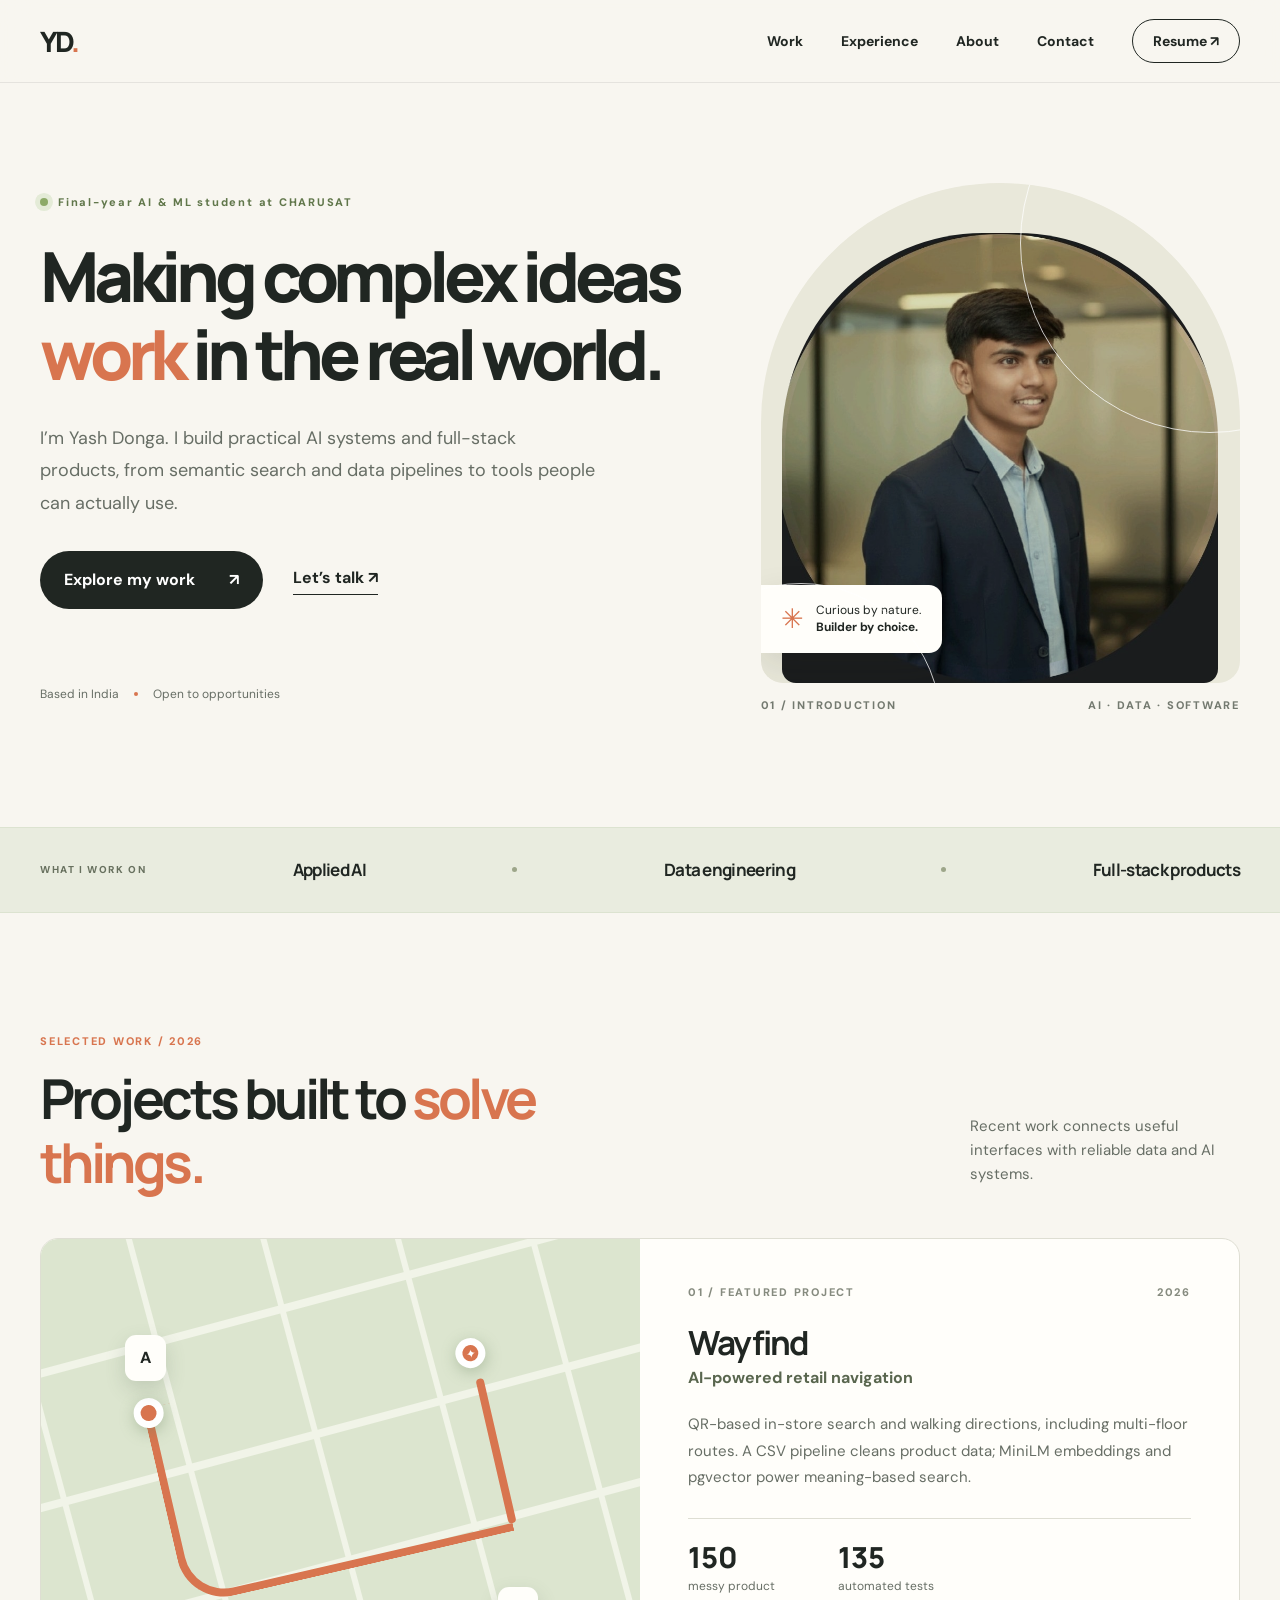
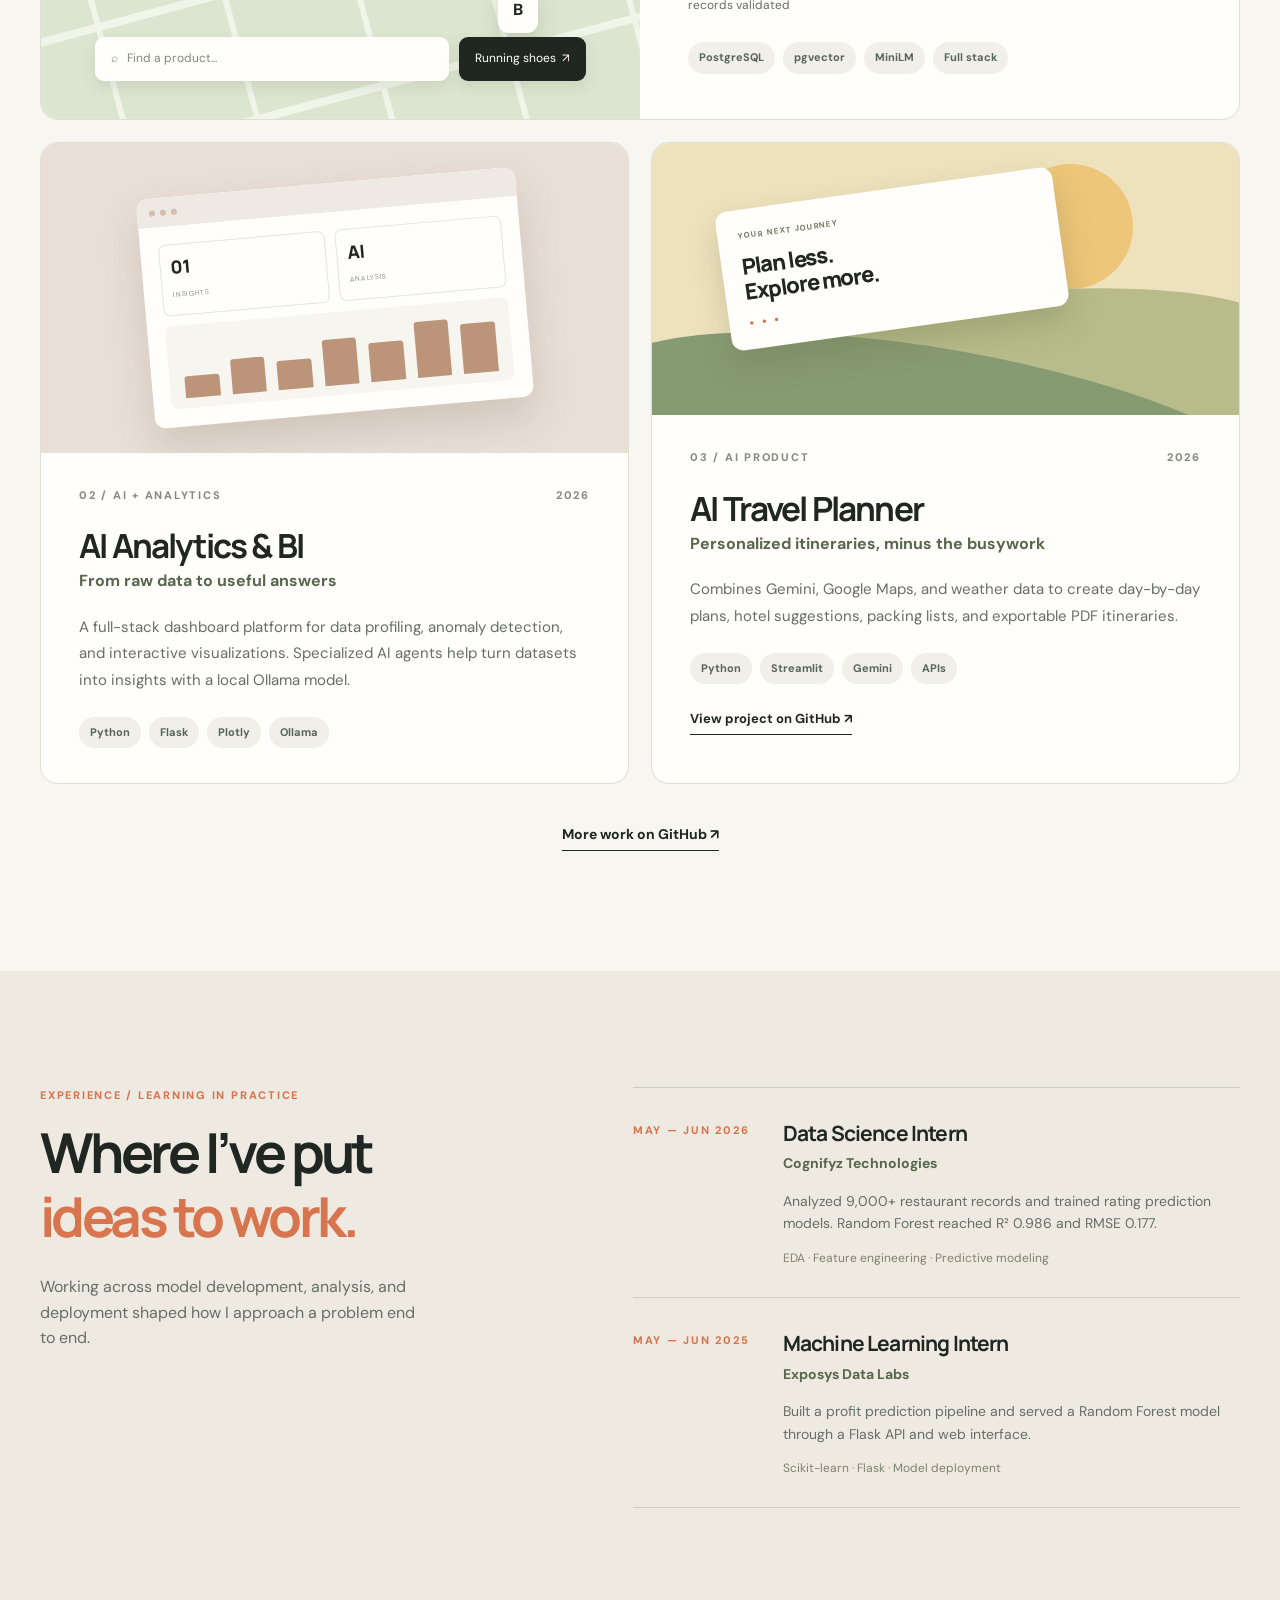
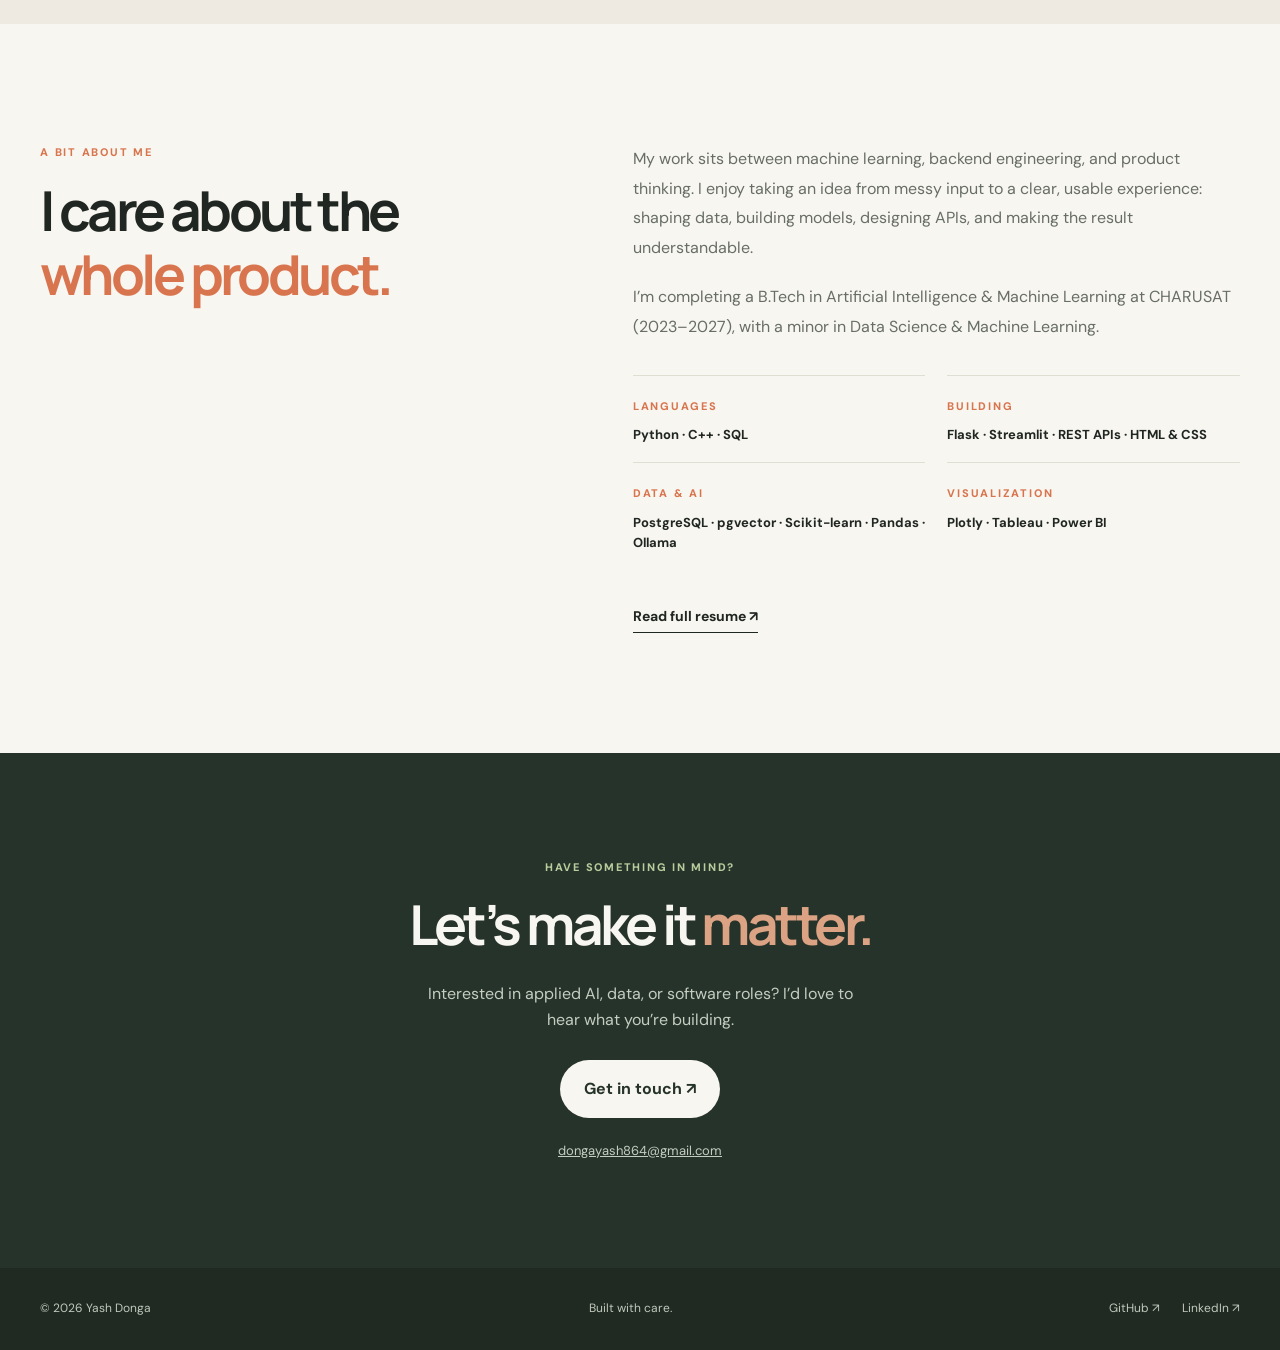
==== index.html @ 791d9247 "feat: redesign portfolio for current AI work" ====
<!doctype html>
<html lang="en">
<head>
  <meta charset="utf-8">
  <meta name="viewport" content="width=device-width, initial-scale=1">
  <meta name="theme-color" content="#f8f6f0">
  <meta name="description" content="Yash Donga builds practical AI systems and full-stack products across applied AI, data, and software engineering.">
  <meta property="og:type" content="website">
  <meta property="og:title" content="Yash Donga — Applied AI & Software Engineer">
  <meta property="og:description" content="Thoughtful software, useful intelligence. Explore selected projects and experience.">
  <title>Yash Donga — Applied AI & Software Engineer</title>
  <link rel="preconnect" href="https://fonts.googleapis.com">
  <link rel="preconnect" href="https://fonts.gstatic.com" crossorigin>
  <link href="https://fonts.googleapis.com/css2?family=DM+Sans:wght@400;500;600;700&family=Manrope:wght@400;500;600;700;800&display=swap" rel="stylesheet">
  <link rel="stylesheet" href="static/css/portfolio.css">
  <script src="static/js/portfolio.js" defer></script>
</head>
<body>
  <a class="skip-link" href="#main">Skip to content</a>
  <header class="site-header"><div class="shell nav-wrap">
    <a class="wordmark" href="#top" aria-label="Yash Donga, back to top">YD<span>.</span></a>
    <button class="menu-toggle" type="button" aria-expanded="false" aria-controls="site-nav" aria-label="Open navigation"><span></span><span></span></button>
    <nav class="site-nav" id="site-nav" aria-label="Main navigation"><a href="#work">Work</a><a href="#experience">Experience</a><a href="#about">About</a><a href="#contact">Contact</a><a class="nav-resume" href="static/Yash_Donga_Resume.pdf" target="_blank" rel="noopener">Resume ↗</a></nav>
  </div></header>
  <main id="main">
    <section class="hero shell" id="top" aria-labelledby="hero-title">
      <div class="hero-copy"><p class="eyebrow"><span class="status-dot"></span> Final-year AI & ML student at CHARUSAT</p><h1 id="hero-title">Making complex ideas <em>work</em> in the real world.</h1><p class="hero-intro">I’m Yash Donga. I build practical AI systems and full-stack products, from semantic search and data pipelines to tools people can actually use.</p><div class="hero-actions"><a class="button button-dark" href="#work">Explore my work <span aria-hidden="true">↗</span></a><a class="text-link" href="mailto:dongayash864@gmail.com">Let’s talk <span aria-hidden="true">↗</span></a></div><div class="hero-meta"><span>Based in India</span><span class="meta-divider"></span><span>Open to opportunities</span></div></div>
      <div class="hero-visual"><div class="portrait-card"><div class="portrait-orbit orbit-one"></div><div class="portrait-orbit orbit-two"></div><img src="static/images/avatar.png" alt="Yash Donga" width="858" height="855"><div class="portrait-label"><span class="label-spark">✳</span><span>Curious by nature.<br><strong>Builder by choice.</strong></span></div></div><div class="visual-caption"><span>01 / INTRODUCTION</span><span>AI · DATA · SOFTWARE</span></div></div>
    </section>
    <section class="focus-band" aria-label="Areas of work"><div class="shell focus-inner"><span>WHAT I WORK ON</span><strong>Applied AI</strong><i></i><strong>Data engineering</strong><i></i><strong>Full-stack products</strong></div></section>
    <section class="section shell" id="work" aria-labelledby="work-title"><div class="section-heading"><div><p class="kicker">SELECTED WORK / 2026</p><h2 id="work-title">Projects built to <em>solve things.</em></h2></div><p>Recent work connects useful interfaces with reliable data and AI systems.</p></div>
      <div class="project-grid">
        <article class="project-card project-featured"><div class="project-art wayfind-art" aria-hidden="true"><div class="map-grid"></div><div class="route-line"><span class="route-start"></span><span class="route-end">✦</span></div><div class="map-pin pin-one">A</div><div class="map-pin pin-two">B</div><div class="map-interface"><span class="map-search">⌕ &nbsp; Find a product...</span><span class="map-chip">Running shoes&nbsp; ↗</span></div></div><div class="project-body"><div class="project-topline"><span>01 / FEATURED PROJECT</span><span>2026</span></div><h3>Wayfind</h3><p class="project-subtitle">AI-powered retail navigation</p><p>QR-based in-store search and walking directions, including multi-floor routes. A CSV pipeline cleans product data; MiniLM embeddings and pgvector power meaning-based search.</p><div class="project-proof"><span><strong>150</strong> messy product records validated</span><span><strong>135</strong> automated tests</span></div><div class="tags"><span>PostgreSQL</span><span>pgvector</span><span>MiniLM</span><span>Full stack</span></div></div></article>
        <article class="project-card"><div class="project-art analytics-art" aria-hidden="true"><div class="dash-window"><div class="dash-top"><span></span><span></span><span></span></div><div class="dash-content"><div class="dash-mini"><b>01</b><small>INSIGHTS</small></div><div class="dash-mini"><b>AI</b><small>ANALYSIS</small></div><div class="dash-chart"><i style="height:35%"></i><i style="height:55%"></i><i style="height:45%"></i><i style="height:72%"></i><i style="height:62%"></i><i style="height:88%"></i><i style="height:78%"></i></div></div></div></div><div class="project-body"><div class="project-topline"><span>02 / AI + ANALYTICS</span><span>2026</span></div><h3>AI Analytics & BI</h3><p class="project-subtitle">From raw data to useful answers</p><p>A full-stack dashboard platform for data profiling, anomaly detection, and interactive visualizations. Specialized AI agents help turn datasets into insights with a local Ollama model.</p><div class="tags"><span>Python</span><span>Flask</span><span>Plotly</span><span>Ollama</span></div></div></article>
        <article class="project-card"><div class="project-art travel-art" aria-hidden="true"><div class="travel-sun"></div><div class="travel-hill hill-back"></div><div class="travel-hill hill-front"></div><div class="travel-ticket"><span>YOUR NEXT JOURNEY</span><strong>Plan less.<br>Explore more.</strong><span class="ticket-dots">● ● ●</span></div></div><div class="project-body"><div class="project-topline"><span>03 / AI PRODUCT</span><span>2026</span></div><h3>AI Travel Planner</h3><p class="project-subtitle">Personalized itineraries, minus the busywork</p><p>Combines Gemini, Google Maps, and weather data to create day-by-day plans, hotel suggestions, packing lists, and exportable PDF itineraries.</p><div class="tags"><span>Python</span><span>Streamlit</span><span>Gemini</span><span>APIs</span></div><a class="project-link" href="https://github.com/yash-dong025/Real-Time-AI-Travel-Planner-master" target="_blank" rel="noopener noreferrer">View project on GitHub ↗</a></div></article>
      </div><a class="all-work" href="https://github.com/yash-dong025" target="_blank" rel="noopener noreferrer">More work on GitHub ↗</a>
    </section>
    <section class="experience-section" id="experience" aria-labelledby="experience-title"><div class="shell experience-layout"><div class="experience-intro"><p class="kicker">EXPERIENCE / LEARNING IN PRACTICE</p><h2 id="experience-title">Where I’ve put <em>ideas to work.</em></h2><p>Working across model development, analysis, and deployment shaped how I approach a problem end to end.</p></div><div class="timeline"><article class="timeline-item"><div class="timeline-date">MAY — JUN 2026</div><div class="timeline-content"><div class="timeline-heading"><h3>Data Science Intern</h3><span>Cognifyz Technologies</span></div><p>Analyzed 9,000+ restaurant records and trained rating prediction models. Random Forest reached R² 0.986 and RMSE 0.177.</p><div class="timeline-tags">EDA · Feature engineering · Predictive modeling</div></div></article><article class="timeline-item"><div class="timeline-date">MAY — JUN 2025</div><div class="timeline-content"><div class="timeline-heading"><h3>Machine Learning Intern</h3><span>Exposys Data Labs</span></div><p>Built a profit prediction pipeline and served a Random Forest model through a Flask API and web interface.</p><div class="timeline-tags">Scikit-learn · Flask · Model deployment</div></div></article></div></div></section>
    <section class="section shell about-section" id="about" aria-labelledby="about-title"><div class="about-title"><p class="kicker">A BIT ABOUT ME</p><h2 id="about-title">I care about the <em>whole product.</em></h2></div><div class="about-content"><p>My work sits between machine learning, backend engineering, and product thinking. I enjoy taking an idea from messy input to a clear, usable experience: shaping data, building models, designing APIs, and making the result understandable.</p><p>I’m completing a B.Tech in Artificial Intelligence & Machine Learning at CHARUSAT (2023–2027), with a minor in Data Science & Machine Learning.</p><div class="skill-groups"><div><span>LANGUAGES</span><p>Python · C++ · SQL</p></div><div><span>BUILDING</span><p>Flask · Streamlit · REST APIs · HTML & CSS</p></div><div><span>DATA & AI</span><p>PostgreSQL · pgvector · Scikit-learn · Pandas · Ollama</p></div><div><span>VISUALIZATION</span><p>Plotly · Tableau · Power BI</p></div></div><a class="text-link resume-inline" href="static/Yash_Donga_Resume.pdf" target="_blank" rel="noopener">Read full resume ↗</a></div></section>
    <section class="contact-section" id="contact" aria-labelledby="contact-title"><div class="shell contact-inner"><p class="kicker">HAVE SOMETHING IN MIND?</p><h2 id="contact-title">Let’s make it <em>matter.</em></h2><p>Interested in applied AI, data, or software roles? I’d love to hear what you’re building.</p><a class="button button-light" href="mailto:dongayash864@gmail.com">Get in touch ↗</a><a class="contact-email" href="mailto:dongayash864@gmail.com">dongayash864@gmail.com</a></div></section>
  </main>
  <footer class="site-footer"><div class="shell footer-inner"><span>© <span id="year">2026</span> Yash Donga</span><span>Built with care.</span><div><a href="https://github.com/yash-dong025" target="_blank" rel="noopener noreferrer">GitHub ↗</a><a href="https://linkedin.com/in/yash-donga-1b4041285" target="_blank" rel="noopener noreferrer">LinkedIn ↗</a></div></div></footer>
</body>
</html>
---- static/css/portfolio.css ----
:root{--paper:#f8f6f0;--white:#fffefa;--ink:#202622;--muted:#676e65;--line:#deded3;--orange:#d8754f;--olive:#aebc86;--cream:#f0eee5}*{box-sizing:border-box}html{scroll-behavior:smooth}body{margin:0;background:var(--paper);color:var(--ink);font-family:'DM Sans',sans-serif;line-height:1.6}a{color:inherit}button{font:inherit}.shell{width:min(1200px,calc(100% - 80px));margin:auto}.skip-link{position:absolute;top:-60px;left:20px;background:var(--ink);color:white;padding:10px;z-index:20}.skip-link:focus{top:10px}.site-header{position:sticky;top:0;z-index:10;background:rgba(248,246,240,.94);backdrop-filter:blur(16px);border-bottom:1px solid rgba(32,38,34,.09)}.nav-wrap{height:82px;display:flex;align-items:center;justify-content:space-between}.wordmark{text-decoration:none;font:800 28px 'Manrope',sans-serif;letter-spacing:-.1em}.wordmark span{color:var(--orange)}.site-nav{display:flex;align-items:center;gap:38px}.site-nav a{text-decoration:none;font-size:14px;font-weight:700;transition:color .2s}.site-nav a:hover,.text-link:hover,.project-link:hover,.all-work:hover{color:var(--orange)}.site-nav .nav-resume{border:1px solid var(--ink);border-radius:100px;padding:10px 20px}.site-nav .nav-resume:hover{background:var(--ink);color:white}.menu-toggle{display:none}.hero{display:grid;grid-template-columns:1.15fr .85fr;gap:6%;align-items:center;padding-top:100px;padding-bottom:112px;min-height:690px}.eyebrow,.kicker,.project-topline,.visual-caption,.timeline-date,.skill-groups span{font-size:11px;letter-spacing:.16em;font-weight:800}.eyebrow{display:flex;align-items:center;gap:10px;color:#61774b;margin:0 0 26px}.status-dot{width:8px;height:8px;background:#8daa68;border-radius:50%;box-shadow:0 0 0 5px #e4ebd7}.hero h1,h2,h3{font-family:Manrope,sans-serif}.hero h1{font-size:clamp(48px,5.4vw,82px);letter-spacing:-.075em;line-height:1.12;margin:0;max-width:790px;font-weight:800}em{font-style:normal;color:var(--orange)}.hero-intro{font-size:18px;line-height:1.8;color:var(--muted);max-width:555px;margin:30px 0 32px}.hero-actions{display:flex;align-items:center;gap:30px}.button{display:inline-flex;align-items:center;justify-content:space-between;gap:34px;padding:16px 24px;border-radius:100px;text-decoration:none;font-weight:700;transition:transform .2s,background .2s}.button:hover{transform:translateY(-3px)}.button-dark{background:var(--ink);color:white}.button-dark:hover{background:#3f493e}.text-link,.project-link,.all-work{text-decoration:none;font-weight:700;border-bottom:1px solid currentColor;padding-bottom:4px;transition:color .2s}.hero-meta{display:flex;gap:15px;align-items:center;color:var(--muted);font-size:12px;margin-top:76px}.meta-divider{width:4px;height:4px;border-radius:50%;background:var(--orange)}.hero-visual{align-self:center}.portrait-card{height:500px;background:#e9e8da;border-radius:240px 240px 22px 22px;position:relative;overflow:hidden;display:flex;justify-content:center;align-items:flex-end}.portrait-card:before{content:'';position:absolute;inset:11% 5% auto;aspect-ratio:1;background:#d9dfc6;border-radius:50%}.portrait-card img{position:relative;width:91%;height:90%;object-fit:cover;object-position:center 32%;border-radius:46% 46% 14px 14px;filter:saturate(.78);mix-blend-mode:multiply}.portrait-orbit{position:absolute;border:1px solid rgba(255,255,255,.75);border-radius:50%;z-index:1}.orbit-one{width:380px;height:380px;top:-130px;right:-160px}.orbit-two{width:280px;height:280px;bottom:-180px;left:-100px}.portrait-label{position:absolute;bottom:30px;left:-1px;background:#fffefa;padding:15px 21px;display:flex;gap:12px;align-items:center;border-radius:0 13px 13px 0;box-shadow:0 12px 35px rgba(42,44,30,.12);font-size:12px;line-height:1.4}.label-spark{font-size:27px;color:var(--orange)}.visual-caption{display:flex;justify-content:space-between;color:#747a70;margin-top:14px}.focus-band{background:#e9ecdf;border-block:1px solid #dce3d0}.focus-inner{min-height:84px;display:flex;align-items:center;justify-content:space-between;gap:24px}.focus-inner>span{font-size:10px;font-weight:800;letter-spacing:.16em;color:#68715f}.focus-inner strong{font-family:Manrope,sans-serif;font-size:17px;letter-spacing:-.04em}.focus-inner i{height:5px;width:5px;border-radius:50%;background:#9da68a}.section{padding-top:120px;padding-bottom:120px;scroll-margin-top:85px}.section-heading{display:flex;align-items:end;justify-content:space-between;gap:50px;margin-bottom:43px}.kicker{color:var(--orange);margin:0 0 17px}.section-heading h2,.experience-intro h2,.about-title h2,.contact-inner h2{font-size:clamp(38px,4.3vw,62px);line-height:1.16;letter-spacing:-.065em;max-width:620px;margin:0}.section-heading>p{max-width:270px;color:var(--muted);font-size:15px;margin:0 0 9px}.project-grid{display:grid;grid-template-columns:repeat(2,minmax(0,1fr));gap:22px}.project-card{background:var(--white);border:1px solid var(--line);border-radius:18px;overflow:hidden;transition:transform .25s,box-shadow .25s}.project-card:hover{transform:translateY(-5px);box-shadow:0 20px 42px rgba(51,55,43,.08)}.project-featured{grid-column:1/-1;display:grid;grid-template-columns:1fr 1fr}.project-art{min-height:272px;position:relative;overflow:hidden}.project-featured .project-art{min-height:430px}.wayfind-art{background:#dce5cf}.map-grid{position:absolute;inset:-10%;background:linear-gradient(90deg,transparent 48%,#f1f4e8 48% 52%,transparent 52%),linear-gradient(0deg,transparent 47%,#f1f4e8 47% 53%,transparent 53%);background-size:100px 100px;transform:rotate(-15deg) scale(1.3)}.route-line{position:absolute;width:56%;height:42%;left:20%;top:27%;border-left:8px solid #d8754f;border-bottom:8px solid #d8754f;border-radius:0 0 0 48px;transform:rotate(-13deg)}.route-line:after{content:'';position:absolute;right:-1%;bottom:0;height:76%;width:8px;background:#d8754f;border-radius:8px}.route-start,.route-end{position:absolute;width:30px;height:30px;border:7px solid white;background:var(--orange);border-radius:50%;box-shadow:0 4px 15px #6e866166}.route-start{top:-10px;left:-18px}.route-end{right:-12px;top:4px;display:grid;place-items:center;color:white;font-size:12px}.map-pin{position:absolute;background:#fffefa;border-radius:11px;padding:10px 15px;box-shadow:0 8px 20px #52624e33;font-weight:800}.pin-one{left:14%;top:20%}.pin-two{right:17%;bottom:18%}.map-interface{position:absolute;left:9%;right:9%;bottom:8%;display:flex;gap:10px}.map-search,.map-chip{background:#fffefa;padding:12px 16px;border-radius:9px;font-size:12px;box-shadow:0 6px 14px #52624e20}.map-search{flex:1;color:#838879}.map-chip{background:var(--ink);color:white}.project-body{padding:34px 38px 35px}.project-featured .project-body{padding:45px 48px}.project-topline{display:flex;justify-content:space-between;color:#868b7f}.project-body h3{font-size:clamp(25px,2.6vw,38px);letter-spacing:-.055em;line-height:1.2;margin:22px 0 2px}.project-subtitle{font-weight:700;color:#59664e;margin:0 0 20px!important}.project-body>p:not(.project-subtitle){font-size:15px;line-height:1.78;color:var(--muted);margin:0 0 23px}.project-proof{display:flex;gap:25px;border-top:1px solid var(--line);padding-top:18px;margin:27px 0}.project-proof span{font-size:12px;color:var(--muted);max-width:125px}.project-proof strong{display:block;font:800 29px Manrope,sans-serif;color:var(--ink)}.tags{display:flex;flex-wrap:wrap;gap:8px;margin-top:21px}.tags span{border-radius:30px;background:#f0f0e9;color:#596456;font-size:11px;font-weight:700;padding:7px 11px}.project-link{display:inline-block;font-size:13px;margin-top:25px}.analytics-art{background:#e8dfd7;display:grid;place-items:center;padding:40px}.dash-window{width:min(380px,90%);background:#fffefa;border-radius:11px;box-shadow:0 20px 40px #775f4b35;transform:rotate(-5deg);overflow:hidden}.dash-top{height:29px;background:#eee9e2;display:flex;align-items:center;gap:5px;padding-left:12px}.dash-top span{width:6px;height:6px;background:#d5bdb0;border-radius:50%}.dash-content{display:grid;grid-template-columns:1fr 1fr;gap:10px;padding:18px}.dash-mini{border:1px solid #e7e4dd;border-radius:7px;padding:10px}.dash-mini b{display:block;font:800 18px Manrope,sans-serif}.dash-mini small{font-size:7px;letter-spacing:.1em;color:#8d9487}.dash-chart{grid-column:1/-1;height:83px;background:#f7f5ef;border-radius:7px;display:flex;align-items:end;gap:12px;padding:10px 15px}.dash-chart i{flex:1;background:#bb947a;border-radius:3px 3px 0 0}.travel-art{background:#eee2bd}.travel-sun{position:absolute;width:125px;height:125px;background:#edc679;border-radius:50%;top:21px;right:18%}.travel-hill{position:absolute;left:-10%;right:-10%;height:180px;border-radius:50% 50% 0 0}.hill-back{bottom:-65px;background:#b7bc8a;transform:rotate(-8deg)}.hill-front{bottom:-115px;background:#879b73;transform:rotate(10deg)}.travel-ticket{position:absolute;left:12%;top:17%;width:58%;background:#fffefa;border-radius:12px;box-shadow:0 15px 30px #66694344;padding:20px;transform:rotate(-8deg);display:flex;flex-direction:column;gap:12px}.travel-ticket span{font-size:8px;letter-spacing:.13em;font-weight:800;color:#787c69}.travel-ticket strong{font:800 22px/1.15 Manrope,sans-serif;letter-spacing:-.05em}.travel-ticket .ticket-dots{color:var(--orange);letter-spacing:.35em}.all-work{display:table;margin:39px auto 0;font-size:14px}.experience-section{background:#eeeae1;padding:116px 0;scroll-margin-top:82px}.experience-layout{display:grid;grid-template-columns:.85fr 1.15fr;gap:12%}.experience-intro p:last-child{max-width:390px;color:var(--muted);margin-top:25px}.timeline{border-top:1px solid #cfcfc2}.timeline-item{display:grid;grid-template-columns:130px 1fr;gap:20px;border-bottom:1px solid #cfcfc2;padding:29px 0}.timeline-date{color:var(--orange);padding-top:5px}.timeline-heading h3{font-size:21px;letter-spacing:-.04em;margin:0}.timeline-heading span{font-weight:700;font-size:14px;color:#59664e}.timeline-content p{font-size:14px;color:var(--muted);margin:14px 0}.timeline-tags{font-size:12px;color:#7f816e}.about-section{display:grid;grid-template-columns:.85fr 1.15fr;gap:12%}.about-content>p{font-size:16px;color:var(--muted);line-height:1.85;margin:0 0 20px}.skill-groups{display:grid;grid-template-columns:1fr 1fr;gap:0 22px;margin:33px 0}.skill-groups div{border-top:1px solid var(--line);padding:16px 0}.skill-groups span{color:var(--orange)}.skill-groups p{font-size:13px;margin:8px 0 0;font-weight:700}.resume-inline{display:inline-block;font-size:14px}.contact-section{background:#26332a;color:#f8f6f0;padding:106px 0;scroll-margin-top:82px}.contact-inner{text-align:center}.contact-inner .kicker{color:#b9cc9d}.contact-inner h2{margin:auto}.contact-inner h2 em{color:#dba284}.contact-inner>p:not(.kicker){max-width:460px;margin:24px auto 28px;color:#c5cdc1}.button-light{background:#f8f6f0;color:#26332a}.button-light:hover{background:#e6e9d9}.contact-email{display:block;color:#c5cdc1;margin-top:23px;font-size:13px}.site-footer{background:#202a23;color:#c1c9bb}.footer-inner{min-height:82px;display:flex;align-items:center;justify-content:space-between;font-size:12px}.footer-inner div{display:flex;gap:22px}.footer-inner a{text-decoration:none}.footer-inner a:hover{color:white}:focus-visible{outline:3px solid var(--orange);outline-offset:4px}@media(max-width:900px){.shell{width:min(100% - 44px,720px)}.hero{grid-template-columns:1fr;padding-top:70px;padding-bottom:72px;gap:60px}.hero h1{max-width:670px}.hero-meta{margin-top:42px}.hero-visual{max-width:460px;width:100%;margin:auto}.focus-inner{flex-wrap:wrap;justify-content:center;padding:20px 0;gap:14px 24px}.focus-inner>span{width:100%;text-align:center}.experience-layout,.about-section{grid-template-columns:1fr;gap:45px}.experience-intro h2,.about-title h2{max-width:600px}}@media(max-width:680px){.shell{width:calc(100% - 36px)}.nav-wrap{height:68px}.menu-toggle{display:flex;flex-direction:column;justify-content:center;gap:6px;background:transparent;border:0;width:38px;height:38px;cursor:pointer}.menu-toggle span{height:2px;width:24px;background:var(--ink);display:block}.site-nav{display:none;position:absolute;left:0;right:0;top:68px;background:var(--paper);border-bottom:1px solid var(--line);padding:18px;flex-direction:column;align-items:stretch;gap:0}.site-nav.open{display:flex}.site-nav a{padding:12px 3px}.site-nav .nav-resume{padding:10px 20px;text-align:center;margin-top:9px}.hero{padding-top:56px;gap:44px}.hero h1{font-size:clamp(43px,10vw,64px)}.hero-intro{font-size:16px}.portrait-card{height:400px}.focus-inner strong{font-size:13px}.focus-inner i{display:none}.section{padding-top:80px;padding-bottom:80px}.section-heading{display:block}.section-heading>p{margin-top:20px}.project-grid{grid-template-columns:1fr}.project-featured{grid-column:auto;display:block}.project-featured .project-art{min-height:300px}.project-body,.project-featured .project-body{padding:28px}.project-art{min-height:245px}.map-interface{left:5%;right:5%}.map-search,.map-chip{font-size:10px;padding:9px}.experience-section{padding:80px 0}.timeline-item{grid-template-columns:1fr;gap:8px}.timeline-date{padding:0}.skill-groups{grid-template-columns:1fr 1fr;gap:0 14px}.footer-inner{flex-wrap:wrap;gap:12px;padding:22px 0}.footer-inner>span:nth-child(2){display:none}}@media(prefers-reduced-motion:reduce){html{scroll-behavior:auto}*,*:before,*:after{transition:none!important;animation:none!important}}
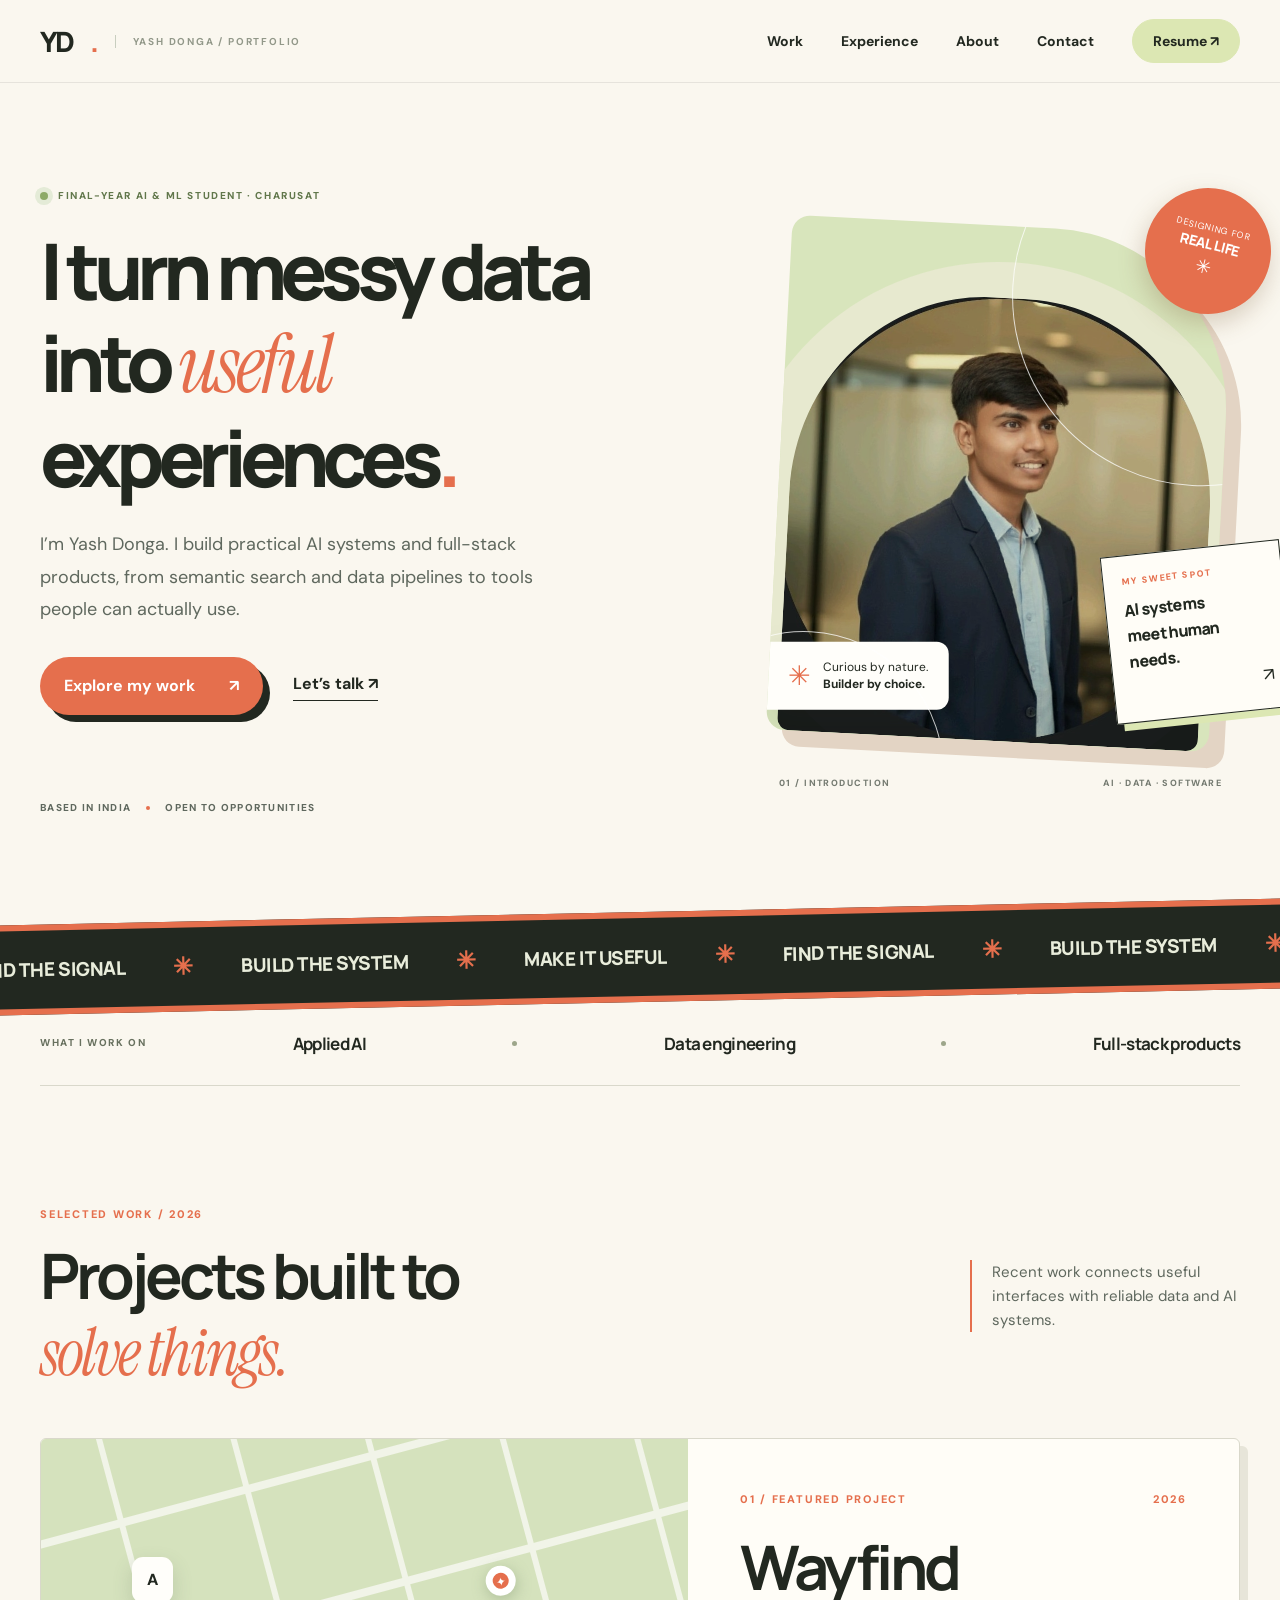
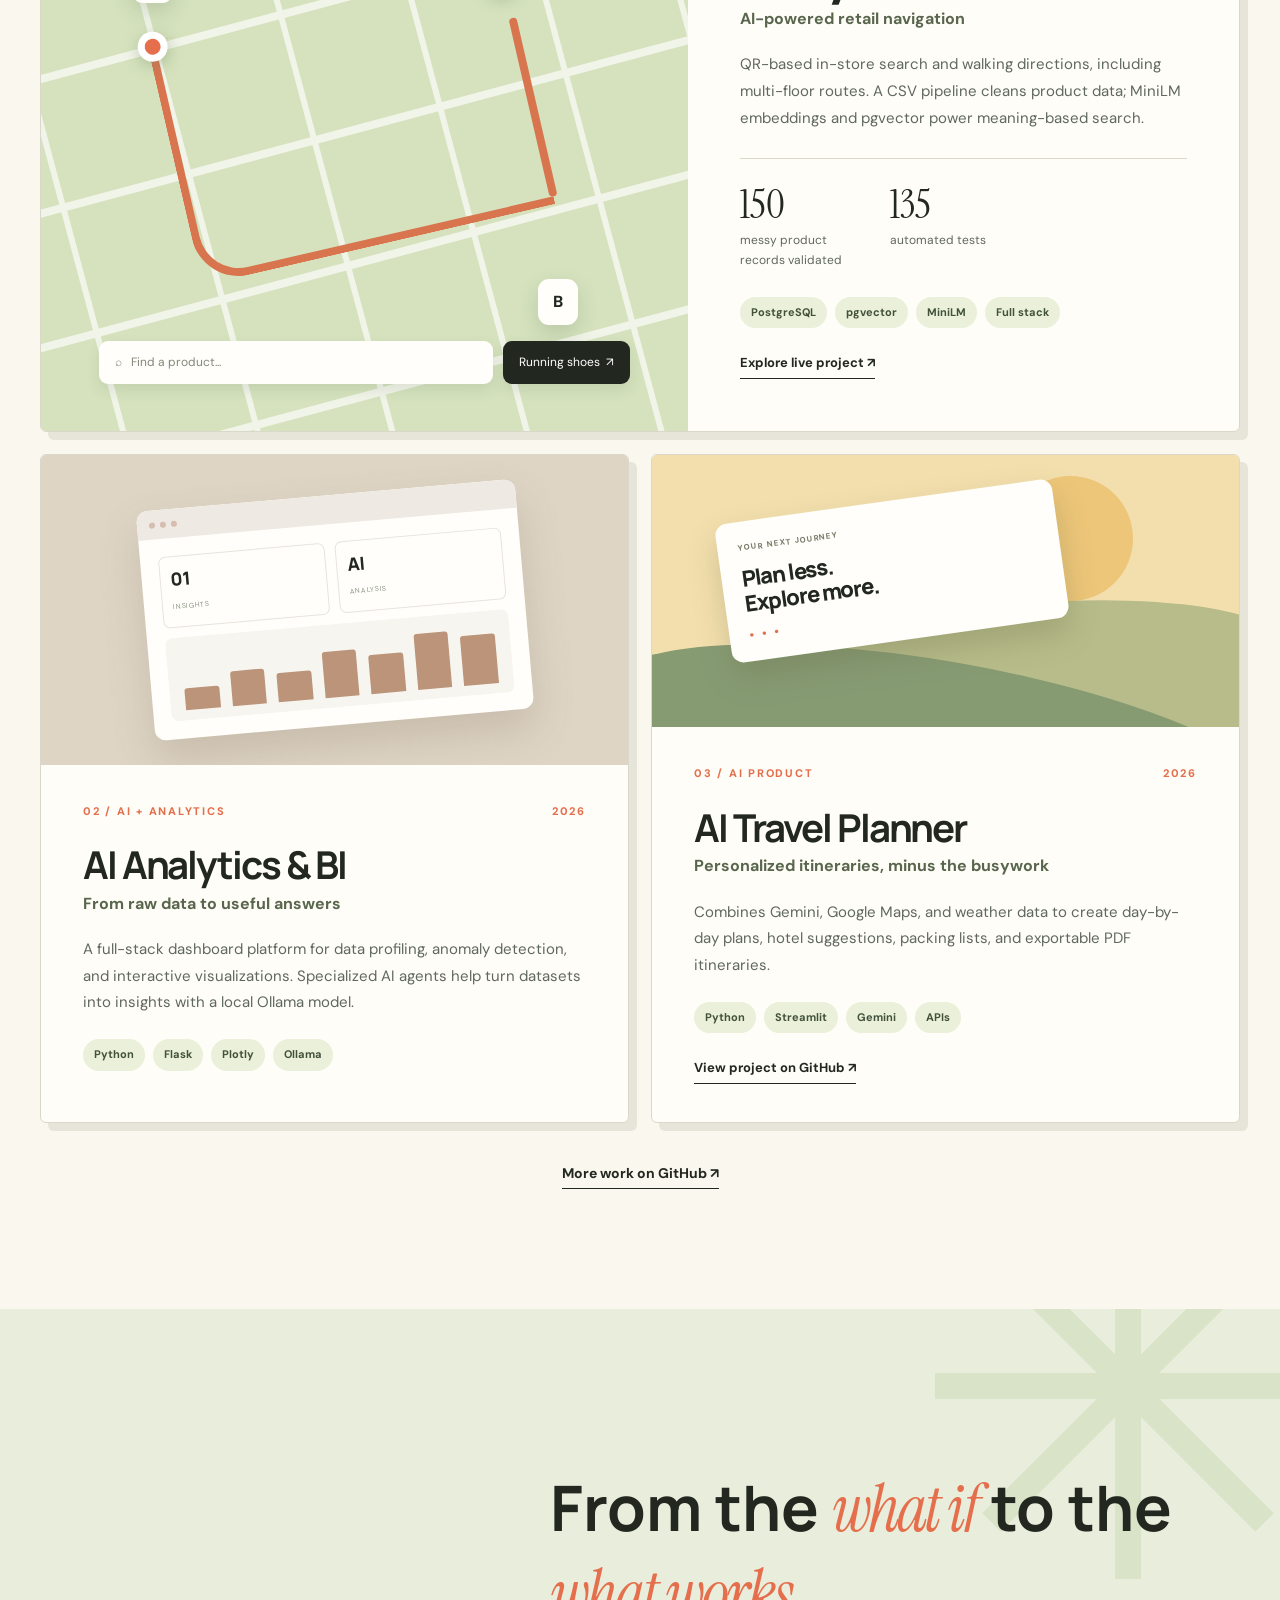
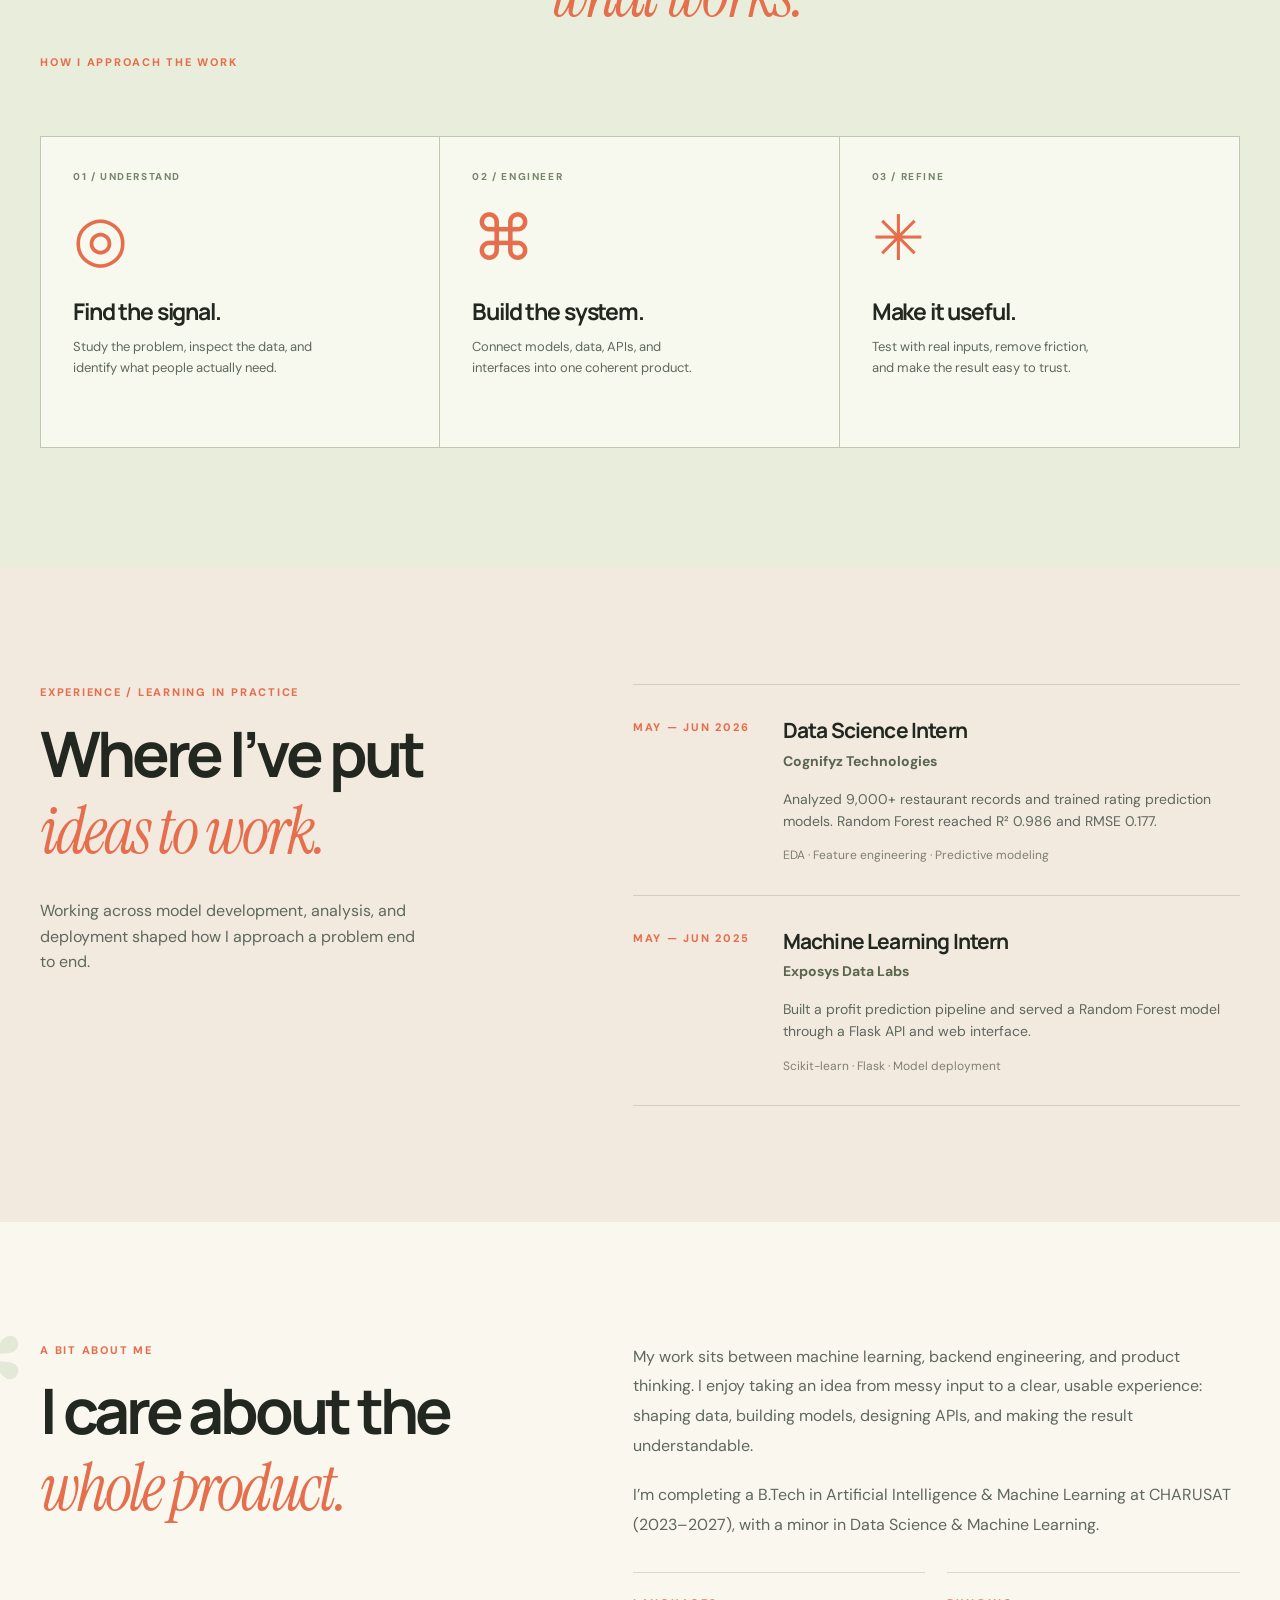
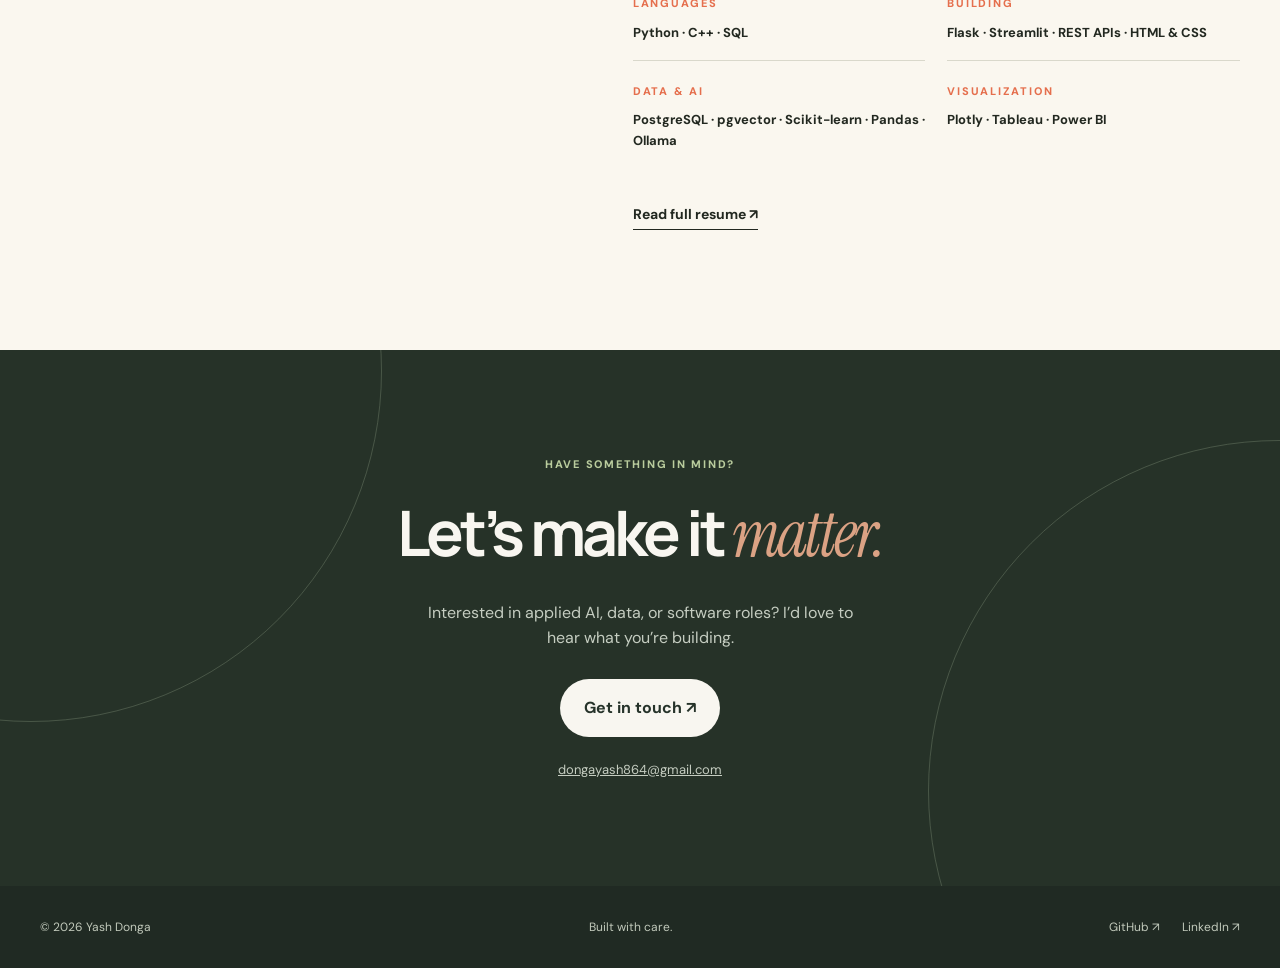
==== commit 6aa33bab: "style: give portfolio an editorial visual identity" ====
--- a/index.html
+++ b/index.html
@@ -9,32 +9,35 @@
   <meta property="og:title" content="Yash Donga — Applied AI & Software Engineer">
   <meta property="og:description" content="Thoughtful software, useful intelligence. Explore selected projects and experience.">
   <title>Yash Donga — Applied AI & Software Engineer</title>
+  <link rel="icon" type="image/svg+xml" href="static/favicon.svg">
   <link rel="preconnect" href="https://fonts.googleapis.com">
   <link rel="preconnect" href="https://fonts.gstatic.com" crossorigin>
-  <link href="https://fonts.googleapis.com/css2?family=DM+Sans:wght@400;500;600;700&family=Manrope:wght@400;500;600;700;800&display=swap" rel="stylesheet">
+  <link href="https://fonts.googleapis.com/css2?family=DM+Sans:wght@400;500;600;700&family=Instrument+Serif:ital@0;1&family=Manrope:wght@400;500;600;700;800&display=swap" rel="stylesheet">
   <link rel="stylesheet" href="static/css/portfolio.css">
   <script src="static/js/portfolio.js" defer></script>
 </head>
 <body>
   <a class="skip-link" href="#main">Skip to content</a>
   <header class="site-header"><div class="shell nav-wrap">
-    <a class="wordmark" href="#top" aria-label="Yash Donga, back to top">YD<span>.</span></a>
+    <a class="wordmark" href="#top" aria-label="Yash Donga, back to top">YD<span>.</span><small>YASH DONGA / PORTFOLIO</small></a>
     <button class="menu-toggle" type="button" aria-expanded="false" aria-controls="site-nav" aria-label="Open navigation"><span></span><span></span></button>
     <nav class="site-nav" id="site-nav" aria-label="Main navigation"><a href="#work">Work</a><a href="#experience">Experience</a><a href="#about">About</a><a href="#contact">Contact</a><a class="nav-resume" href="static/Yash_Donga_Resume.pdf" target="_blank" rel="noopener">Resume ↗</a></nav>
   </div></header>
   <main id="main">
     <section class="hero shell" id="top" aria-labelledby="hero-title">
-      <div class="hero-copy"><p class="eyebrow"><span class="status-dot"></span> Final-year AI & ML student at CHARUSAT</p><h1 id="hero-title">Making complex ideas <em>work</em> in the real world.</h1><p class="hero-intro">I’m Yash Donga. I build practical AI systems and full-stack products, from semantic search and data pipelines to tools people can actually use.</p><div class="hero-actions"><a class="button button-dark" href="#work">Explore my work <span aria-hidden="true">↗</span></a><a class="text-link" href="mailto:dongayash864@gmail.com">Let’s talk <span aria-hidden="true">↗</span></a></div><div class="hero-meta"><span>Based in India</span><span class="meta-divider"></span><span>Open to opportunities</span></div></div>
-      <div class="hero-visual"><div class="portrait-card"><div class="portrait-orbit orbit-one"></div><div class="portrait-orbit orbit-two"></div><img src="static/images/avatar.png" alt="Yash Donga" width="858" height="855"><div class="portrait-label"><span class="label-spark">✳</span><span>Curious by nature.<br><strong>Builder by choice.</strong></span></div></div><div class="visual-caption"><span>01 / INTRODUCTION</span><span>AI · DATA · SOFTWARE</span></div></div>
+      <div class="hero-copy"><p class="eyebrow"><span class="status-dot"></span> FINAL-YEAR AI & ML STUDENT · CHARUSAT</p><h1 id="hero-title">I turn messy data into <em>useful</em> experiences<span class="title-period">.</span></h1><p class="hero-intro">I’m Yash Donga. I build practical AI systems and full-stack products, from semantic search and data pipelines to tools people can actually use.</p><div class="hero-actions"><a class="button button-dark" href="#work">Explore my work <span aria-hidden="true">↗</span></a><a class="text-link" href="mailto:dongayash864@gmail.com">Let’s talk <span aria-hidden="true">↗</span></a></div><div class="hero-meta"><span>BASED IN INDIA</span><span class="meta-divider"></span><span>OPEN TO OPPORTUNITIES</span></div></div>
+      <div class="hero-visual"><div class="hero-stamp" aria-hidden="true">DESIGNING FOR<br><strong>REAL LIFE</strong><span>✳</span></div><div class="portrait-card"><div class="portrait-orbit orbit-one"></div><div class="portrait-orbit orbit-two"></div><img src="static/images/avatar.png" alt="Yash Donga" width="858" height="855"><div class="portrait-label"><span class="label-spark">✳</span><span>Curious by nature.<br><strong>Builder by choice.</strong></span></div></div><div class="floating-note"><span>MY SWEET SPOT</span><strong>AI systems<br>meet human needs.</strong><i>↗</i></div><div class="visual-caption"><span>01 / INTRODUCTION</span><span>AI · DATA · SOFTWARE</span></div></div>
     </section>
+    <div class="ticker" aria-label="Building across data, intelligence, and software"><div class="ticker-track" aria-hidden="true"><span>FIND THE SIGNAL</span><b>✳</b><span>BUILD THE SYSTEM</span><b>✳</b><span>MAKE IT USEFUL</span><b>✳</b><span>FIND THE SIGNAL</span><b>✳</b><span>BUILD THE SYSTEM</span><b>✳</b><span>MAKE IT USEFUL</span><b>✳</b></div></div>
     <section class="focus-band" aria-label="Areas of work"><div class="shell focus-inner"><span>WHAT I WORK ON</span><strong>Applied AI</strong><i></i><strong>Data engineering</strong><i></i><strong>Full-stack products</strong></div></section>
     <section class="section shell" id="work" aria-labelledby="work-title"><div class="section-heading"><div><p class="kicker">SELECTED WORK / 2026</p><h2 id="work-title">Projects built to <em>solve things.</em></h2></div><p>Recent work connects useful interfaces with reliable data and AI systems.</p></div>
       <div class="project-grid">
-        <article class="project-card project-featured"><div class="project-art wayfind-art" aria-hidden="true"><div class="map-grid"></div><div class="route-line"><span class="route-start"></span><span class="route-end">✦</span></div><div class="map-pin pin-one">A</div><div class="map-pin pin-two">B</div><div class="map-interface"><span class="map-search">⌕ &nbsp; Find a product...</span><span class="map-chip">Running shoes&nbsp; ↗</span></div></div><div class="project-body"><div class="project-topline"><span>01 / FEATURED PROJECT</span><span>2026</span></div><h3>Wayfind</h3><p class="project-subtitle">AI-powered retail navigation</p><p>QR-based in-store search and walking directions, including multi-floor routes. A CSV pipeline cleans product data; MiniLM embeddings and pgvector power meaning-based search.</p><div class="project-proof"><span><strong>150</strong> messy product records validated</span><span><strong>135</strong> automated tests</span></div><div class="tags"><span>PostgreSQL</span><span>pgvector</span><span>MiniLM</span><span>Full stack</span></div></div></article>
+        <article class="project-card project-featured"><div class="project-art wayfind-art" aria-hidden="true"><div class="map-grid"></div><div class="route-line"><span class="route-start"></span><span class="route-end">✦</span></div><div class="map-pin pin-one">A</div><div class="map-pin pin-two">B</div><div class="map-interface"><span class="map-search">⌕ &nbsp; Find a product...</span><span class="map-chip">Running shoes&nbsp; ↗</span></div></div><div class="project-body"><div class="project-topline"><span>01 / FEATURED PROJECT</span><span>2026</span></div><h3>Wayfind</h3><p class="project-subtitle">AI-powered retail navigation</p><p>QR-based in-store search and walking directions, including multi-floor routes. A CSV pipeline cleans product data; MiniLM embeddings and pgvector power meaning-based search.</p><div class="project-proof"><span><strong>150</strong> messy product records validated</span><span><strong>135</strong> automated tests</span></div><div class="tags"><span>PostgreSQL</span><span>pgvector</span><span>MiniLM</span><span>Full stack</span></div><a class="project-link" href="https://wayfind-sage.vercel.app" target="_blank" rel="noopener noreferrer">Explore live project ↗</a></div></article>
         <article class="project-card"><div class="project-art analytics-art" aria-hidden="true"><div class="dash-window"><div class="dash-top"><span></span><span></span><span></span></div><div class="dash-content"><div class="dash-mini"><b>01</b><small>INSIGHTS</small></div><div class="dash-mini"><b>AI</b><small>ANALYSIS</small></div><div class="dash-chart"><i style="height:35%"></i><i style="height:55%"></i><i style="height:45%"></i><i style="height:72%"></i><i style="height:62%"></i><i style="height:88%"></i><i style="height:78%"></i></div></div></div></div><div class="project-body"><div class="project-topline"><span>02 / AI + ANALYTICS</span><span>2026</span></div><h3>AI Analytics & BI</h3><p class="project-subtitle">From raw data to useful answers</p><p>A full-stack dashboard platform for data profiling, anomaly detection, and interactive visualizations. Specialized AI agents help turn datasets into insights with a local Ollama model.</p><div class="tags"><span>Python</span><span>Flask</span><span>Plotly</span><span>Ollama</span></div></div></article>
         <article class="project-card"><div class="project-art travel-art" aria-hidden="true"><div class="travel-sun"></div><div class="travel-hill hill-back"></div><div class="travel-hill hill-front"></div><div class="travel-ticket"><span>YOUR NEXT JOURNEY</span><strong>Plan less.<br>Explore more.</strong><span class="ticket-dots">● ● ●</span></div></div><div class="project-body"><div class="project-topline"><span>03 / AI PRODUCT</span><span>2026</span></div><h3>AI Travel Planner</h3><p class="project-subtitle">Personalized itineraries, minus the busywork</p><p>Combines Gemini, Google Maps, and weather data to create day-by-day plans, hotel suggestions, packing lists, and exportable PDF itineraries.</p><div class="tags"><span>Python</span><span>Streamlit</span><span>Gemini</span><span>APIs</span></div><a class="project-link" href="https://github.com/yash-dong025/Real-Time-AI-Travel-Planner-master" target="_blank" rel="noopener noreferrer">View project on GitHub ↗</a></div></article>
       </div><a class="all-work" href="https://github.com/yash-dong025" target="_blank" rel="noopener noreferrer">More work on GitHub ↗</a>
     </section>
+    <section class="process-section" aria-labelledby="process-title"><div class="shell"><div class="process-heading"><p class="kicker">HOW I APPROACH THE WORK</p><h2 id="process-title">From the <em>what if</em> to the <em>what works.</em></h2></div><div class="process-grid"><article><span>01 / UNDERSTAND</span><div class="process-symbol">◎</div><h3>Find the signal.</h3><p>Study the problem, inspect the data, and identify what people actually need.</p></article><article><span>02 / ENGINEER</span><div class="process-symbol">⌘</div><h3>Build the system.</h3><p>Connect models, data, APIs, and interfaces into one coherent product.</p></article><article><span>03 / REFINE</span><div class="process-symbol">✳</div><h3>Make it useful.</h3><p>Test with real inputs, remove friction, and make the result easy to trust.</p></article></div></div></section>
     <section class="experience-section" id="experience" aria-labelledby="experience-title"><div class="shell experience-layout"><div class="experience-intro"><p class="kicker">EXPERIENCE / LEARNING IN PRACTICE</p><h2 id="experience-title">Where I’ve put <em>ideas to work.</em></h2><p>Working across model development, analysis, and deployment shaped how I approach a problem end to end.</p></div><div class="timeline"><article class="timeline-item"><div class="timeline-date">MAY — JUN 2026</div><div class="timeline-content"><div class="timeline-heading"><h3>Data Science Intern</h3><span>Cognifyz Technologies</span></div><p>Analyzed 9,000+ restaurant records and trained rating prediction models. Random Forest reached R² 0.986 and RMSE 0.177.</p><div class="timeline-tags">EDA · Feature engineering · Predictive modeling</div></div></article><article class="timeline-item"><div class="timeline-date">MAY — JUN 2025</div><div class="timeline-content"><div class="timeline-heading"><h3>Machine Learning Intern</h3><span>Exposys Data Labs</span></div><p>Built a profit prediction pipeline and served a Random Forest model through a Flask API and web interface.</p><div class="timeline-tags">Scikit-learn · Flask · Model deployment</div></div></article></div></div></section>
     <section class="section shell about-section" id="about" aria-labelledby="about-title"><div class="about-title"><p class="kicker">A BIT ABOUT ME</p><h2 id="about-title">I care about the <em>whole product.</em></h2></div><div class="about-content"><p>My work sits between machine learning, backend engineering, and product thinking. I enjoy taking an idea from messy input to a clear, usable experience: shaping data, building models, designing APIs, and making the result understandable.</p><p>I’m completing a B.Tech in Artificial Intelligence & Machine Learning at CHARUSAT (2023–2027), with a minor in Data Science & Machine Learning.</p><div class="skill-groups"><div><span>LANGUAGES</span><p>Python · C++ · SQL</p></div><div><span>BUILDING</span><p>Flask · Streamlit · REST APIs · HTML & CSS</p></div><div><span>DATA & AI</span><p>PostgreSQL · pgvector · Scikit-learn · Pandas · Ollama</p></div><div><span>VISUALIZATION</span><p>Plotly · Tableau · Power BI</p></div></div><a class="text-link resume-inline" href="static/Yash_Donga_Resume.pdf" target="_blank" rel="noopener">Read full resume ↗</a></div></section>
     <section class="contact-section" id="contact" aria-labelledby="contact-title"><div class="shell contact-inner"><p class="kicker">HAVE SOMETHING IN MIND?</p><h2 id="contact-title">Let’s make it <em>matter.</em></h2><p>Interested in applied AI, data, or software roles? I’d love to hear what you’re building.</p><a class="button button-light" href="mailto:dongayash864@gmail.com">Get in touch ↗</a><a class="contact-email" href="mailto:dongayash864@gmail.com">dongayash864@gmail.com</a></div></section>
--- a/static/css/portfolio.css
+++ b/static/css/portfolio.css
@@ -1 +1,80 @@
 :root{--paper:#f8f6f0;--white:#fffefa;--ink:#202622;--muted:#676e65;--line:#deded3;--orange:#d8754f;--olive:#aebc86;--cream:#f0eee5}*{box-sizing:border-box}html{scroll-behavior:smooth}body{margin:0;background:var(--paper);color:var(--ink);font-family:'DM Sans',sans-serif;line-height:1.6}a{color:inherit}button{font:inherit}.shell{width:min(1200px,calc(100% - 80px));margin:auto}.skip-link{position:absolute;top:-60px;left:20px;background:var(--ink);color:white;padding:10px;z-index:20}.skip-link:focus{top:10px}.site-header{position:sticky;top:0;z-index:10;background:rgba(248,246,240,.94);backdrop-filter:blur(16px);border-bottom:1px solid rgba(32,38,34,.09)}.nav-wrap{height:82px;display:flex;align-items:center;justify-content:space-between}.wordmark{text-decoration:none;font:800 28px 'Manrope',sans-serif;letter-spacing:-.1em}.wordmark span{color:var(--orange)}.site-nav{display:flex;align-items:center;gap:38px}.site-nav a{text-decoration:none;font-size:14px;font-weight:700;transition:color .2s}.site-nav a:hover,.text-link:hover,.project-link:hover,.all-work:hover{color:var(--orange)}.site-nav .nav-resume{border:1px solid var(--ink);border-radius:100px;padding:10px 20px}.site-nav .nav-resume:hover{background:var(--ink);color:white}.menu-toggle{display:none}.hero{display:grid;grid-template-columns:1.15fr .85fr;gap:6%;align-items:center;padding-top:100px;padding-bottom:112px;min-height:690px}.eyebrow,.kicker,.project-topline,.visual-caption,.timeline-date,.skill-groups span{font-size:11px;letter-spacing:.16em;font-weight:800}.eyebrow{display:flex;align-items:center;gap:10px;color:#61774b;margin:0 0 26px}.status-dot{width:8px;height:8px;background:#8daa68;border-radius:50%;box-shadow:0 0 0 5px #e4ebd7}.hero h1,h2,h3{font-family:Manrope,sans-serif}.hero h1{font-size:clamp(48px,5.4vw,82px);letter-spacing:-.075em;line-height:1.12;margin:0;max-width:790px;font-weight:800}em{font-style:normal;color:var(--orange)}.hero-intro{font-size:18px;line-height:1.8;color:var(--muted);max-width:555px;margin:30px 0 32px}.hero-actions{display:flex;align-items:center;gap:30px}.button{display:inline-flex;align-items:center;justify-content:space-between;gap:34px;padding:16px 24px;border-radius:100px;text-decoration:none;font-weight:700;transition:transform .2s,background .2s}.button:hover{transform:translateY(-3px)}.button-dark{background:var(--ink);color:white}.button-dark:hover{background:#3f493e}.text-link,.project-link,.all-work{text-decoration:none;font-weight:700;border-bottom:1px solid currentColor;padding-bottom:4px;transition:color .2s}.hero-meta{display:flex;gap:15px;align-items:center;color:var(--muted);font-size:12px;margin-top:76px}.meta-divider{width:4px;height:4px;border-radius:50%;background:var(--orange)}.hero-visual{align-self:center}.portrait-card{height:500px;background:#e9e8da;border-radius:240px 240px 22px 22px;position:relative;overflow:hidden;display:flex;justify-content:center;align-items:flex-end}.portrait-card:before{content:'';position:absolute;inset:11% 5% auto;aspect-ratio:1;background:#d9dfc6;border-radius:50%}.portrait-card img{position:relative;width:91%;height:90%;object-fit:cover;object-position:center 32%;border-radius:46% 46% 14px 14px;filter:saturate(.78);mix-blend-mode:multiply}.portrait-orbit{position:absolute;border:1px solid rgba(255,255,255,.75);border-radius:50%;z-index:1}.orbit-one{width:380px;height:380px;top:-130px;right:-160px}.orbit-two{width:280px;height:280px;bottom:-180px;left:-100px}.portrait-label{position:absolute;bottom:30px;left:-1px;background:#fffefa;padding:15px 21px;display:flex;gap:12px;align-items:center;border-radius:0 13px 13px 0;box-shadow:0 12px 35px rgba(42,44,30,.12);font-size:12px;line-height:1.4}.label-spark{font-size:27px;color:var(--orange)}.visual-caption{display:flex;justify-content:space-between;color:#747a70;margin-top:14px}.focus-band{background:#e9ecdf;border-block:1px solid #dce3d0}.focus-inner{min-height:84px;display:flex;align-items:center;justify-content:space-between;gap:24px}.focus-inner>span{font-size:10px;font-weight:800;letter-spacing:.16em;color:#68715f}.focus-inner strong{font-family:Manrope,sans-serif;font-size:17px;letter-spacing:-.04em}.focus-inner i{height:5px;width:5px;border-radius:50%;background:#9da68a}.section{padding-top:120px;padding-bottom:120px;scroll-margin-top:85px}.section-heading{display:flex;align-items:end;justify-content:space-between;gap:50px;margin-bottom:43px}.kicker{color:var(--orange);margin:0 0 17px}.section-heading h2,.experience-intro h2,.about-title h2,.contact-inner h2{font-size:clamp(38px,4.3vw,62px);line-height:1.16;letter-spacing:-.065em;max-width:620px;margin:0}.section-heading>p{max-width:270px;color:var(--muted);font-size:15px;margin:0 0 9px}.project-grid{display:grid;grid-template-columns:repeat(2,minmax(0,1fr));gap:22px}.project-card{background:var(--white);border:1px solid var(--line);border-radius:18px;overflow:hidden;transition:transform .25s,box-shadow .25s}.project-card:hover{transform:translateY(-5px);box-shadow:0 20px 42px rgba(51,55,43,.08)}.project-featured{grid-column:1/-1;display:grid;grid-template-columns:1fr 1fr}.project-art{min-height:272px;position:relative;overflow:hidden}.project-featured .project-art{min-height:430px}.wayfind-art{background:#dce5cf}.map-grid{position:absolute;inset:-10%;background:linear-gradient(90deg,transparent 48%,#f1f4e8 48% 52%,transparent 52%),linear-gradient(0deg,transparent 47%,#f1f4e8 47% 53%,transparent 53%);background-size:100px 100px;transform:rotate(-15deg) scale(1.3)}.route-line{position:absolute;width:56%;height:42%;left:20%;top:27%;border-left:8px solid #d8754f;border-bottom:8px solid #d8754f;border-radius:0 0 0 48px;transform:rotate(-13deg)}.route-line:after{content:'';position:absolute;right:-1%;bottom:0;height:76%;width:8px;background:#d8754f;border-radius:8px}.route-start,.route-end{position:absolute;width:30px;height:30px;border:7px solid white;background:var(--orange);border-radius:50%;box-shadow:0 4px 15px #6e866166}.route-start{top:-10px;left:-18px}.route-end{right:-12px;top:4px;display:grid;place-items:center;color:white;font-size:12px}.map-pin{position:absolute;background:#fffefa;border-radius:11px;padding:10px 15px;box-shadow:0 8px 20px #52624e33;font-weight:800}.pin-one{left:14%;top:20%}.pin-two{right:17%;bottom:18%}.map-interface{position:absolute;left:9%;right:9%;bottom:8%;display:flex;gap:10px}.map-search,.map-chip{background:#fffefa;padding:12px 16px;border-radius:9px;font-size:12px;box-shadow:0 6px 14px #52624e20}.map-search{flex:1;color:#838879}.map-chip{background:var(--ink);color:white}.project-body{padding:34px 38px 35px}.project-featured .project-body{padding:45px 48px}.project-topline{display:flex;justify-content:space-between;color:#868b7f}.project-body h3{font-size:clamp(25px,2.6vw,38px);letter-spacing:-.055em;line-height:1.2;margin:22px 0 2px}.project-subtitle{font-weight:700;color:#59664e;margin:0 0 20px!important}.project-body>p:not(.project-subtitle){font-size:15px;line-height:1.78;color:var(--muted);margin:0 0 23px}.project-proof{display:flex;gap:25px;border-top:1px solid var(--line);padding-top:18px;margin:27px 0}.project-proof span{font-size:12px;color:var(--muted);max-width:125px}.project-proof strong{display:block;font:800 29px Manrope,sans-serif;color:var(--ink)}.tags{display:flex;flex-wrap:wrap;gap:8px;margin-top:21px}.tags span{border-radius:30px;background:#f0f0e9;color:#596456;font-size:11px;font-weight:700;padding:7px 11px}.project-link{display:inline-block;font-size:13px;margin-top:25px}.analytics-art{background:#e8dfd7;display:grid;place-items:center;padding:40px}.dash-window{width:min(380px,90%);background:#fffefa;border-radius:11px;box-shadow:0 20px 40px #775f4b35;transform:rotate(-5deg);overflow:hidden}.dash-top{height:29px;background:#eee9e2;display:flex;align-items:center;gap:5px;padding-left:12px}.dash-top span{width:6px;height:6px;background:#d5bdb0;border-radius:50%}.dash-content{display:grid;grid-template-columns:1fr 1fr;gap:10px;padding:18px}.dash-mini{border:1px solid #e7e4dd;border-radius:7px;padding:10px}.dash-mini b{display:block;font:800 18px Manrope,sans-serif}.dash-mini small{font-size:7px;letter-spacing:.1em;color:#8d9487}.dash-chart{grid-column:1/-1;height:83px;background:#f7f5ef;border-radius:7px;display:flex;align-items:end;gap:12px;padding:10px 15px}.dash-chart i{flex:1;background:#bb947a;border-radius:3px 3px 0 0}.travel-art{background:#eee2bd}.travel-sun{position:absolute;width:125px;height:125px;background:#edc679;border-radius:50%;top:21px;right:18%}.travel-hill{position:absolute;left:-10%;right:-10%;height:180px;border-radius:50% 50% 0 0}.hill-back{bottom:-65px;background:#b7bc8a;transform:rotate(-8deg)}.hill-front{bottom:-115px;background:#879b73;transform:rotate(10deg)}.travel-ticket{position:absolute;left:12%;top:17%;width:58%;background:#fffefa;border-radius:12px;box-shadow:0 15px 30px #66694344;padding:20px;transform:rotate(-8deg);display:flex;flex-direction:column;gap:12px}.travel-ticket span{font-size:8px;letter-spacing:.13em;font-weight:800;color:#787c69}.travel-ticket strong{font:800 22px/1.15 Manrope,sans-serif;letter-spacing:-.05em}.travel-ticket .ticket-dots{color:var(--orange);letter-spacing:.35em}.all-work{display:table;margin:39px auto 0;font-size:14px}.experience-section{background:#eeeae1;padding:116px 0;scroll-margin-top:82px}.experience-layout{display:grid;grid-template-columns:.85fr 1.15fr;gap:12%}.experience-intro p:last-child{max-width:390px;color:var(--muted);margin-top:25px}.timeline{border-top:1px solid #cfcfc2}.timeline-item{display:grid;grid-template-columns:130px 1fr;gap:20px;border-bottom:1px solid #cfcfc2;padding:29px 0}.timeline-date{color:var(--orange);padding-top:5px}.timeline-heading h3{font-size:21px;letter-spacing:-.04em;margin:0}.timeline-heading span{font-weight:700;font-size:14px;color:#59664e}.timeline-content p{font-size:14px;color:var(--muted);margin:14px 0}.timeline-tags{font-size:12px;color:#7f816e}.about-section{display:grid;grid-template-columns:.85fr 1.15fr;gap:12%}.about-content>p{font-size:16px;color:var(--muted);line-height:1.85;margin:0 0 20px}.skill-groups{display:grid;grid-template-columns:1fr 1fr;gap:0 22px;margin:33px 0}.skill-groups div{border-top:1px solid var(--line);padding:16px 0}.skill-groups span{color:var(--orange)}.skill-groups p{font-size:13px;margin:8px 0 0;font-weight:700}.resume-inline{display:inline-block;font-size:14px}.contact-section{background:#26332a;color:#f8f6f0;padding:106px 0;scroll-margin-top:82px}.contact-inner{text-align:center}.contact-inner .kicker{color:#b9cc9d}.contact-inner h2{margin:auto}.contact-inner h2 em{color:#dba284}.contact-inner>p:not(.kicker){max-width:460px;margin:24px auto 28px;color:#c5cdc1}.button-light{background:#f8f6f0;color:#26332a}.button-light:hover{background:#e6e9d9}.contact-email{display:block;color:#c5cdc1;margin-top:23px;font-size:13px}.site-footer{background:#202a23;color:#c1c9bb}.footer-inner{min-height:82px;display:flex;align-items:center;justify-content:space-between;font-size:12px}.footer-inner div{display:flex;gap:22px}.footer-inner a{text-decoration:none}.footer-inner a:hover{color:white}:focus-visible{outline:3px solid var(--orange);outline-offset:4px}@media(max-width:900px){.shell{width:min(100% - 44px,720px)}.hero{grid-template-columns:1fr;padding-top:70px;padding-bottom:72px;gap:60px}.hero h1{max-width:670px}.hero-meta{margin-top:42px}.hero-visual{max-width:460px;width:100%;margin:auto}.focus-inner{flex-wrap:wrap;justify-content:center;padding:20px 0;gap:14px 24px}.focus-inner>span{width:100%;text-align:center}.experience-layout,.about-section{grid-template-columns:1fr;gap:45px}.experience-intro h2,.about-title h2{max-width:600px}}@media(max-width:680px){.shell{width:calc(100% - 36px)}.nav-wrap{height:68px}.menu-toggle{display:flex;flex-direction:column;justify-content:center;gap:6px;background:transparent;border:0;width:38px;height:38px;cursor:pointer}.menu-toggle span{height:2px;width:24px;background:var(--ink);display:block}.site-nav{display:none;position:absolute;left:0;right:0;top:68px;background:var(--paper);border-bottom:1px solid var(--line);padding:18px;flex-direction:column;align-items:stretch;gap:0}.site-nav.open{display:flex}.site-nav a{padding:12px 3px}.site-nav .nav-resume{padding:10px 20px;text-align:center;margin-top:9px}.hero{padding-top:56px;gap:44px}.hero h1{font-size:clamp(43px,10vw,64px)}.hero-intro{font-size:16px}.portrait-card{height:400px}.focus-inner strong{font-size:13px}.focus-inner i{display:none}.section{padding-top:80px;padding-bottom:80px}.section-heading{display:block}.section-heading>p{margin-top:20px}.project-grid{grid-template-columns:1fr}.project-featured{grid-column:auto;display:block}.project-featured .project-art{min-height:300px}.project-body,.project-featured .project-body{padding:28px}.project-art{min-height:245px}.map-interface{left:5%;right:5%}.map-search,.map-chip{font-size:10px;padding:9px}.experience-section{padding:80px 0}.timeline-item{grid-template-columns:1fr;gap:8px}.timeline-date{padding:0}.skill-groups{grid-template-columns:1fr 1fr;gap:0 14px}.footer-inner{flex-wrap:wrap;gap:12px;padding:22px 0}.footer-inner>span:nth-child(2){display:none}}@media(prefers-reduced-motion:reduce){html{scroll-behavior:auto}*,*:before,*:after{transition:none!important;animation:none!important}}
+
+/* Editorial studio direction */
+:root{--paper:#faf7ef;--white:#fffdf7;--ink:#222820;--muted:#5f685e;--line:#d9d8cb;--orange:#e56f4d;--olive:#dce7b3}
+body{background-image:radial-gradient(#dcddcf 0.65px,transparent 0.65px);background-size:22px 22px;background-position:8px 8px}
+.site-header{background:rgba(250,247,239,.93)}
+.wordmark{display:flex;align-items:center;gap:18px}
+.wordmark small{font:700 10px 'DM Sans',sans-serif;letter-spacing:.18em;color:#929889;border-left:1px solid #c8cebf;padding-left:17px}
+.site-nav .nav-resume{background:var(--olive);border-color:var(--olive)}
+.hero{grid-template-columns:1.14fr .86fr;min-height:765px;padding-top:105px;padding-bottom:96px}
+.hero-copy{position:relative;z-index:1}
+.hero h1{font-size:clamp(57px,6.1vw,94px);line-height:1.045;letter-spacing:-.085em;max-width:800px}
+.hero h1 em,.section h2 em,.experience-intro h2 em,.contact-inner h2 em,.process-heading h2 em{font:italic 1.04em 'Instrument Serif',Georgia,serif;letter-spacing:-.045em;white-space:nowrap}
+.title-period{color:var(--orange)}
+.eyebrow{font-size:10px;letter-spacing:.16em}
+.hero-intro{max-width:530px}
+.button-dark{background:var(--orange);color:#fff;box-shadow:7px 7px 0 var(--ink)}
+.button-dark:hover{background:#c75f40}
+.hero-meta{font-weight:800;letter-spacing:.13em;font-size:10px;margin-top:85px}
+.hero-visual{position:relative;padding:26px 18px 14px 24px}
+.portrait-card{height:515px;background:#d8e5bc;border-radius:18px 180px 18px 18px;transform:rotate(3deg);box-shadow:16px 16px 0 #e3d4c4}
+.portrait-card:before{inset:7% -10% auto;background:#e7e9cf}
+.portrait-card img{height:86%;width:95%;border-radius:46% 46% 12px 12px;filter:saturate(.9)}
+.portrait-label{bottom:24px;left:-2px;transform:rotate(-3deg);border-radius:0 12px 12px 0}
+.hero-stamp{position:absolute;top:-12px;right:-31px;width:126px;height:126px;background:var(--orange);color:white;border-radius:50%;display:flex;flex-direction:column;align-items:center;justify-content:center;text-align:center;font-size:9px;letter-spacing:.09em;line-height:1.35;transform:rotate(14deg);z-index:3;box-shadow:0 10px 25px #7b583545}
+.hero-stamp strong{font:800 14px Manrope,sans-serif;letter-spacing:-.03em}
+.hero-stamp span{font-size:19px;margin-top:2px}
+.floating-note{position:absolute;right:-48px;bottom:88px;z-index:3;width:180px;background:var(--white);border:1px solid var(--ink);box-shadow:7px 7px 0 var(--olive);padding:18px;transform:rotate(-6deg)}
+.floating-note span{display:block;color:var(--orange);font-size:9px;font-weight:800;letter-spacing:.16em;margin-bottom:10px}
+.floating-note strong{font:800 16px/1.2 Manrope,sans-serif;letter-spacing:-.04em}
+.floating-note i{font-style:normal;display:block;text-align:right;font-size:18px}
+.visual-caption{margin-top:35px;font-size:9px}
+.ticker{overflow:hidden;background:var(--ink);color:#e9eddb;transform:rotate(-1.2deg);margin-inline:-2%;width:104%;border-top:6px solid var(--orange);border-bottom:6px solid var(--orange)}
+.ticker-track{display:flex;align-items:center;gap:48px;white-space:nowrap;width:max-content;min-height:78px;animation:ticker-move 24s linear infinite}
+.ticker span{font:800 19px Manrope,sans-serif;letter-spacing:-.025em}
+.ticker b{color:var(--orange);font-size:24px}
+@keyframes ticker-move{to{transform:translateX(-50%)}}
+.focus-band{background:transparent;border:0}
+.focus-inner{border-bottom:1px solid var(--line)}
+.section-heading h2,.experience-intro h2,.about-title h2,.contact-inner h2,.process-heading h2{font-size:clamp(43px,4.9vw,70px);line-height:1.1}
+.section-heading{align-items:center}
+.section-heading>p{border-left:2px solid var(--orange);padding-left:20px}
+.project-card{border-radius:6px;box-shadow:8px 8px 0 #e7e5d9}
+.project-card:hover{box-shadow:12px 12px 0 var(--olive)}
+.project-featured{grid-template-columns:1.08fr .92fr}
+.project-featured .project-art{min-height:465px}
+.project-body{padding:38px 42px}
+.project-featured .project-body{padding:52px}
+.project-body h3{font-size:clamp(28px,3vw,42px)}
+.project-featured .project-body h3{font-size:clamp(43px,4.8vw,65px)}
+.project-topline{color:var(--orange)}
+.tags span{background:#eaf0d9;color:#42513c}
+.project-proof strong{font-family:'Instrument Serif',Georgia,serif;font-size:41px;font-weight:400}
+.wayfind-art{background:#d5e2bd}
+.analytics-art{background:#ded5c5}
+.travel-art{background:#f3dfad}
+.process-section{padding:105px 0 120px;background:#e9eedc;position:relative;overflow:hidden}
+.process-section:before{content:'✳';position:absolute;font:400 530px 'Instrument Serif',serif;color:#d9e3c8;right:-70px;top:-255px;pointer-events:none}
+.process-heading{display:flex;align-items:end;justify-content:space-between;gap:30px;margin-bottom:48px;position:relative}
+.process-heading h2{max-width:690px}
+.process-grid{display:grid;grid-template-columns:repeat(3,1fr);gap:0;border:1px solid #bdc8af;position:relative;background:#f8f9ee}
+.process-grid article{padding:32px;min-height:310px;display:flex;flex-direction:column;border-right:1px solid #bdc8af;transition:background .25s}
+.process-grid article:last-child{border:0}
+.process-grid article:hover{background:#f0e1d2}
+.process-grid article>span{font-size:10px;letter-spacing:.16em;font-weight:800;color:#77866d}
+.process-symbol{font:400 63px 'Instrument Serif',Georgia,serif;color:var(--orange);line-height:1;margin:23px 0 22px}
+.process-grid h3{font-size:23px;letter-spacing:-.05em;margin:0 0 7px}
+.process-grid p{font-size:13px;color:var(--muted);margin:0;max-width:240px}
+.experience-section{background:#f2e9df}
+.timeline-item{transition:transform .2s}
+.timeline-item:hover{transform:translateX(8px)}
+.about-section{position:relative}
+.about-section:before{content:'*';font:400 210px 'Instrument Serif',serif;color:#e4e8d6;position:absolute;left:-100px;top:50px;z-index:-1}
+.contact-section{background:#263228;position:relative;overflow:hidden}
+.contact-section:before,.contact-section:after{content:'';position:absolute;border:1px solid #74836e;border-radius:50%;width:700px;height:700px;top:-330px;left:-320px;opacity:.45}
+.contact-section:after{left:auto;right:-350px;top:90px}
+.contact-inner{position:relative}
+@media(max-width:900px){.hero{grid-template-columns:1fr;min-height:0}.hero h1{max-width:760px}.hero-visual{max-width:500px;margin:0 auto}.floating-note{right:-35px}.process-grid article{padding:25px}}
+@media(max-width:680px){.wordmark small{font-size:8px;max-width:85px;line-height:1.25}.hero{padding-top:56px;gap:34px}.hero h1{font-size:clamp(48px,11.5vw,68px)}.hero h1 em{white-space:normal}.hero-meta{margin-top:55px}.hero-visual{padding:20px 12px 15px}.portrait-card{height:380px}.hero-stamp{right:-5px;top:-5px;width:95px;height:95px;font-size:7px}.hero-stamp strong{font-size:11px}.floating-note{right:-6px;bottom:80px;width:145px;padding:13px}.floating-note strong{font-size:12px}.visual-caption{margin-top:27px}.ticker-track{min-height:59px;gap:28px}.ticker span{font-size:14px}.focus-inner{gap:10px 20px}.section-heading h2,.experience-intro h2,.about-title h2,.contact-inner h2,.process-heading h2{font-size:clamp(42px,10vw,57px)}.project-featured{display:block}.project-featured .project-art{min-height:330px}.project-featured .project-body{padding:29px}.project-card{box-shadow:5px 5px 0 #e7e5d9}.process-section{padding:76px 0}.process-heading{display:block}.process-grid{grid-template-columns:1fr}.process-grid article{min-height:0;border-right:0;border-bottom:1px solid #bdc8af}.process-grid article:last-child{border:0}.process-symbol{margin:15px 0;font-size:44px}.contact-section:before,.contact-section:after{opacity:.2}}
+@media(prefers-reduced-motion:reduce){.ticker-track{animation:none}}
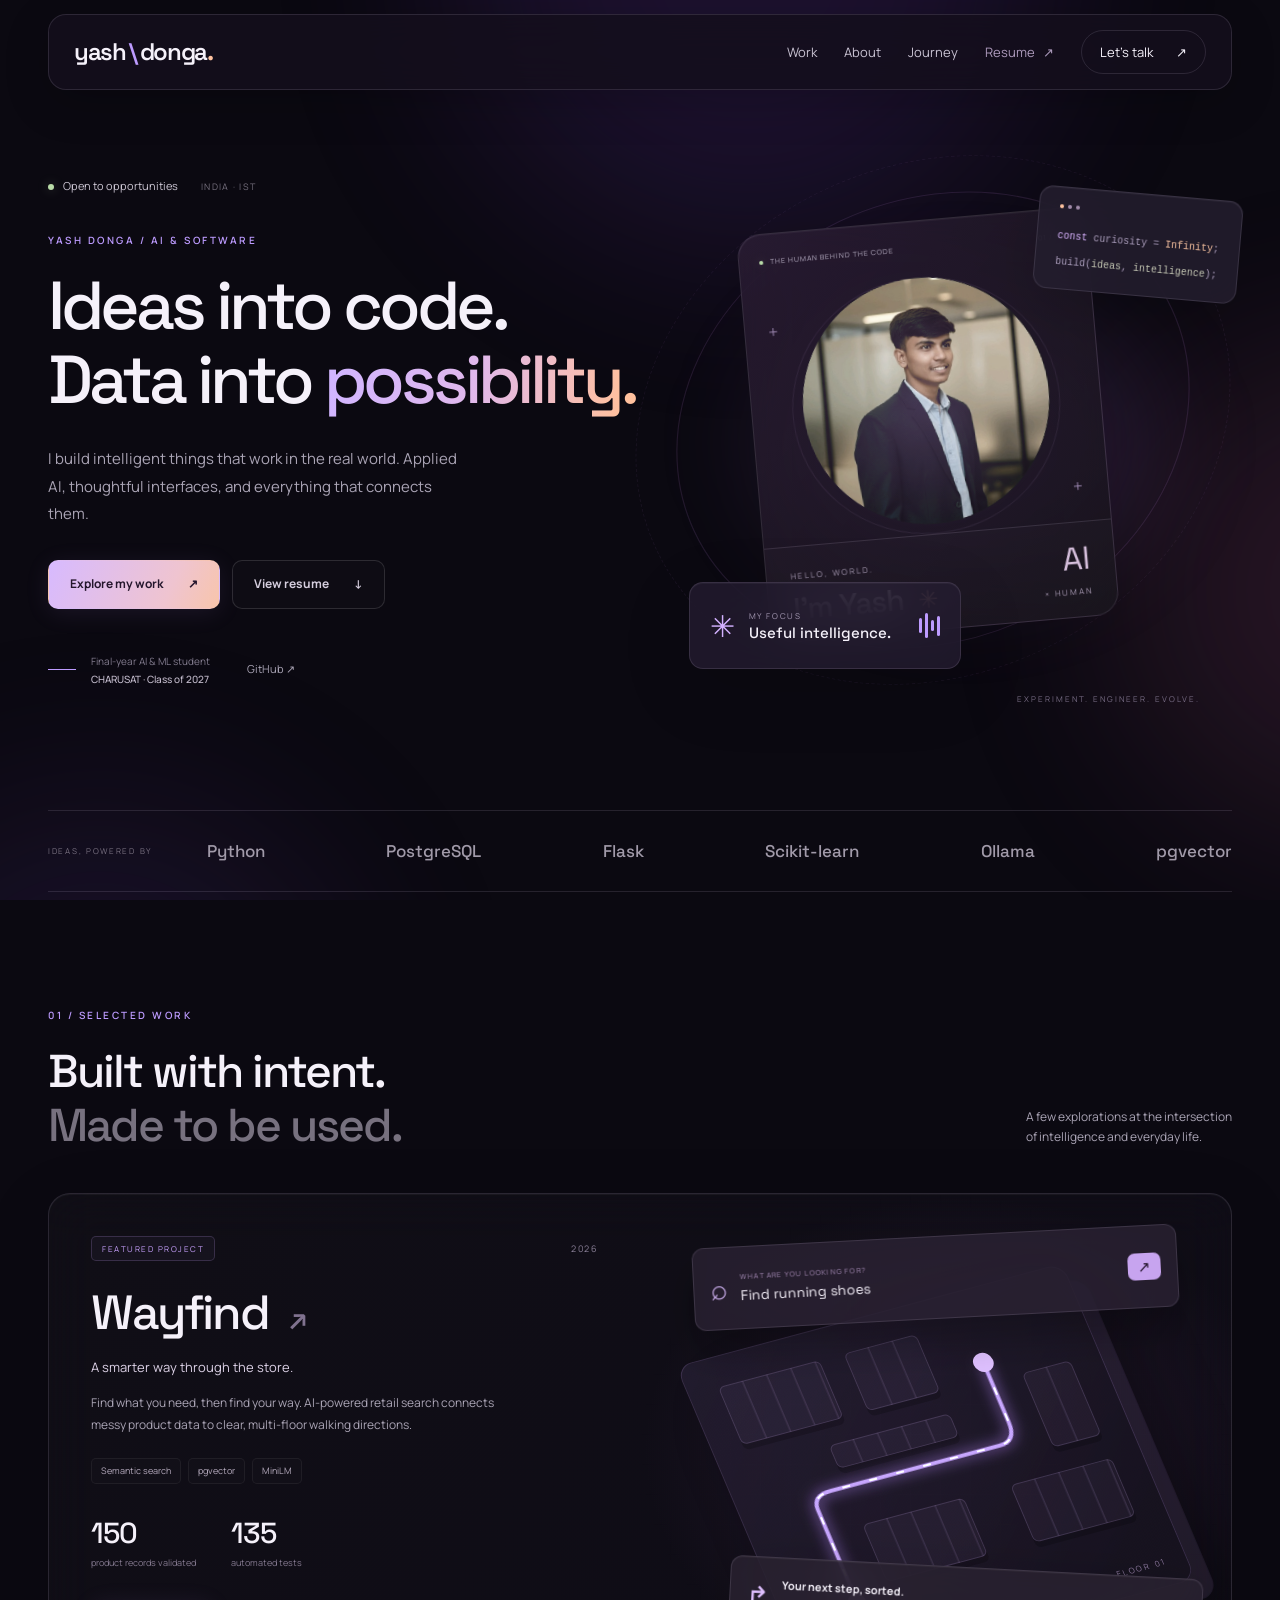
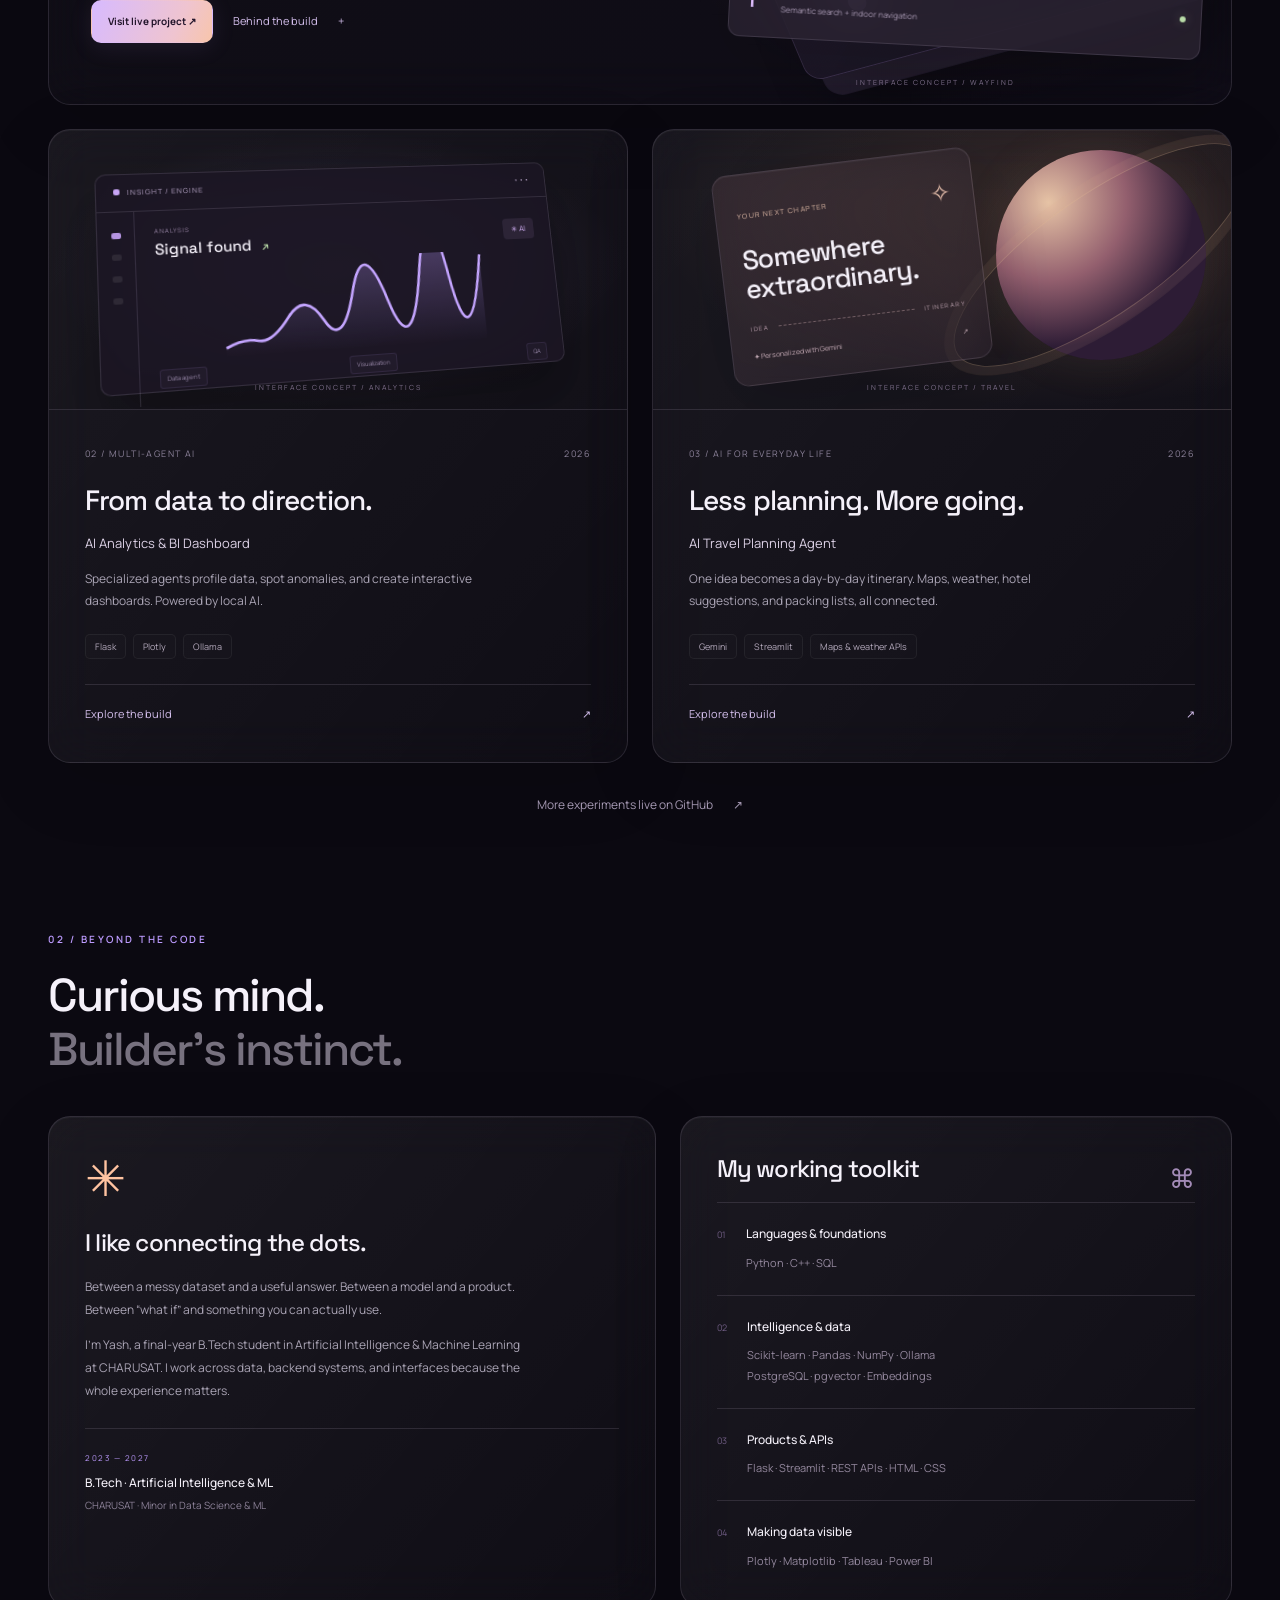
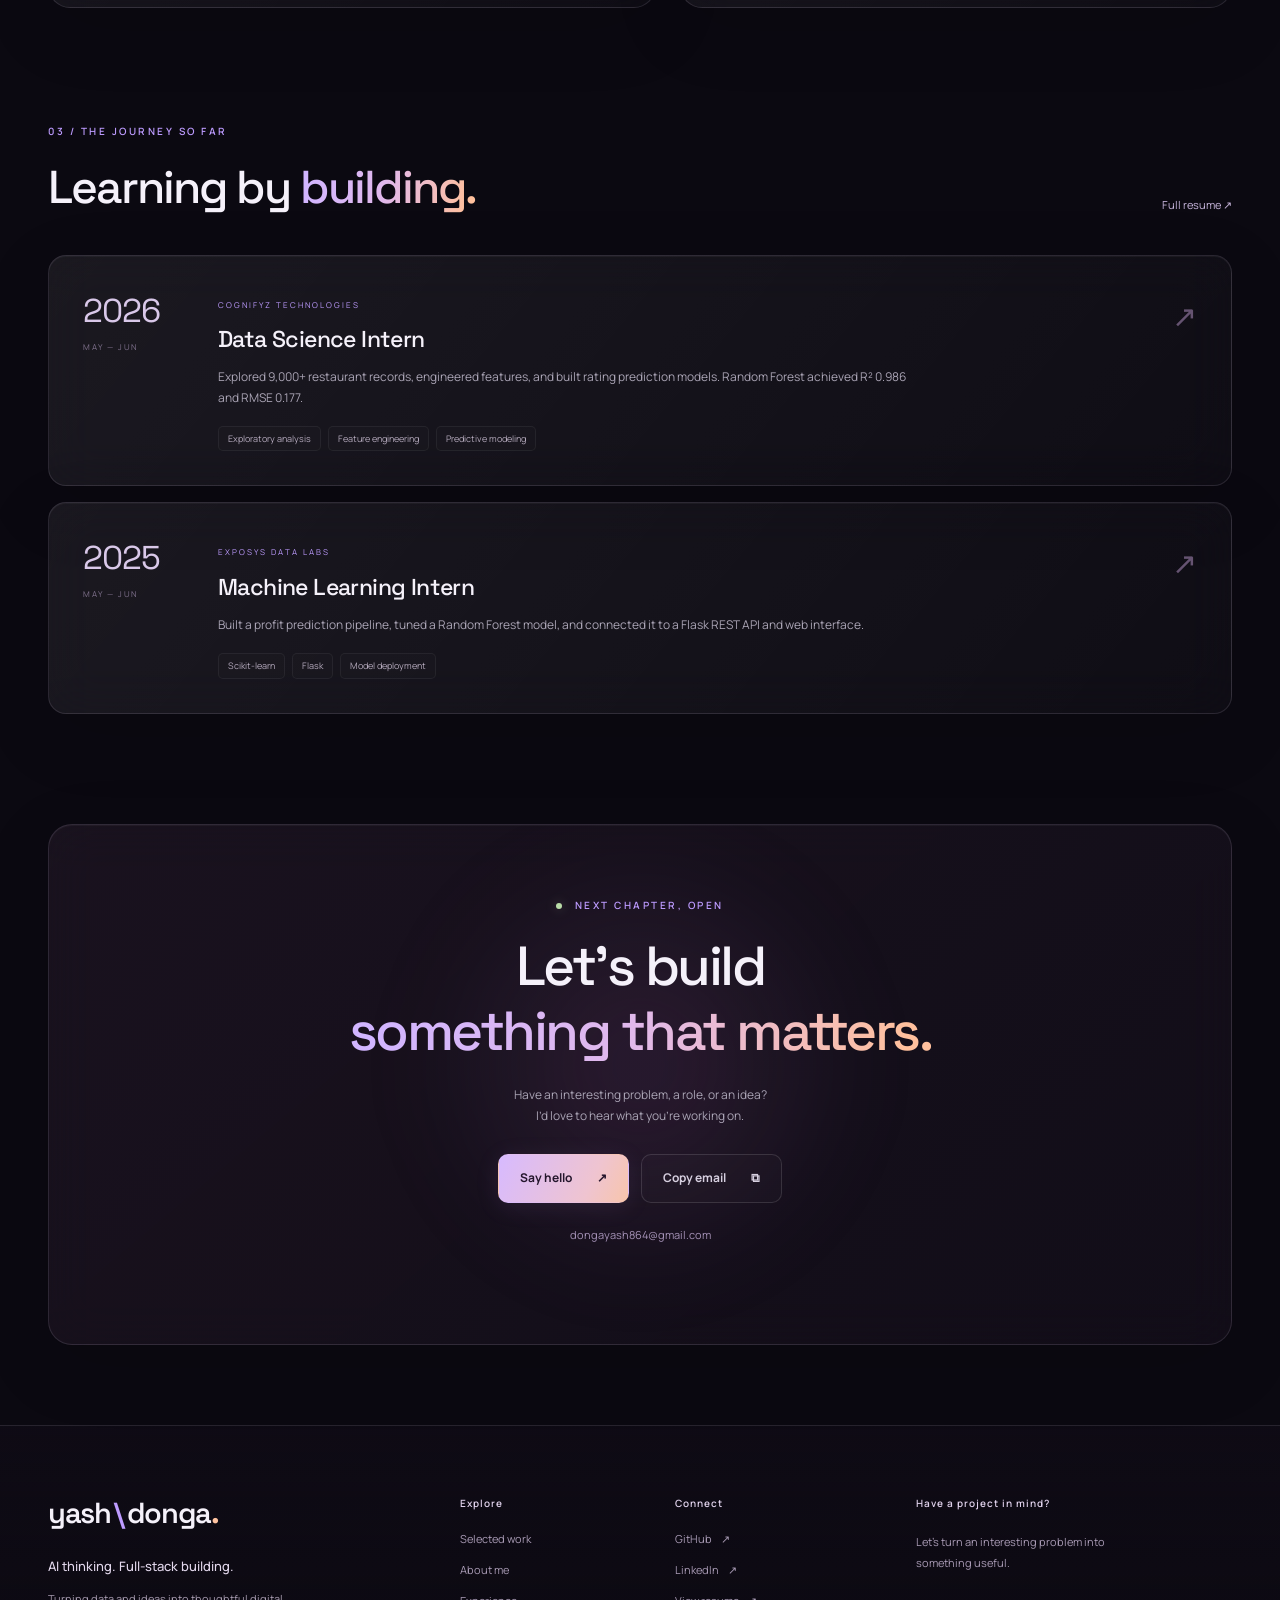
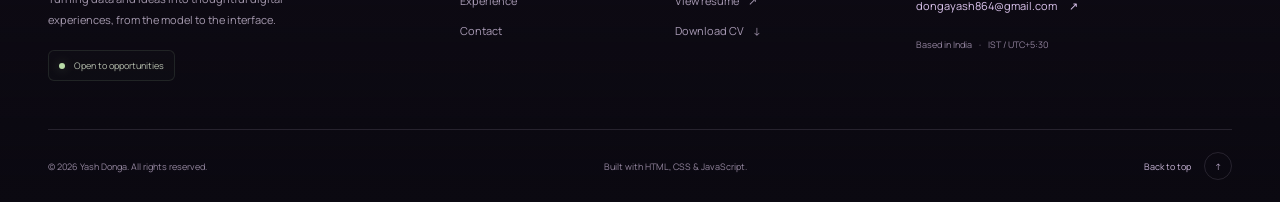
==== commit db7dfec7: "feat: add animated glass portfolio with complete navigation" ====
--- a/index.html
+++ b/index.html
@@ -1,47 +1,61 @@
 <!doctype html>
 <html lang="en">
 <head>
-  <meta charset="utf-8">
-  <meta name="viewport" content="width=device-width, initial-scale=1">
-  <meta name="theme-color" content="#f8f6f0">
-  <meta name="description" content="Yash Donga builds practical AI systems and full-stack products across applied AI, data, and software engineering.">
-  <meta property="og:type" content="website">
-  <meta property="og:title" content="Yash Donga — Applied AI & Software Engineer">
-  <meta property="og:description" content="Thoughtful software, useful intelligence. Explore selected projects and experience.">
-  <title>Yash Donga — Applied AI & Software Engineer</title>
-  <link rel="icon" type="image/svg+xml" href="static/favicon.svg">
-  <link rel="preconnect" href="https://fonts.googleapis.com">
-  <link rel="preconnect" href="https://fonts.gstatic.com" crossorigin>
-  <link href="https://fonts.googleapis.com/css2?family=DM+Sans:wght@400;500;600;700&family=Instrument+Serif:ital@0;1&family=Manrope:wght@400;500;600;700;800&display=swap" rel="stylesheet">
-  <link rel="stylesheet" href="static/css/portfolio.css">
-  <script src="static/js/portfolio.js" defer></script>
+<meta charset="utf-8"><meta name="viewport" content="width=device-width, initial-scale=1"><meta name="theme-color" content="#0b0911">
+<meta name="description" content="Yash Donga — building useful intelligence through applied AI, data, and full-stack software."><meta property="og:title" content="Yash Donga — Useful intelligence, thoughtfully built."><meta property="og:description" content="Explore projects in semantic search, multi-agent analytics, and AI products."><title>Yash Donga — AI & Software</title>
+<link rel="icon" href="static/favicon.svg" type="image/svg+xml"><link rel="preconnect" href="https://fonts.googleapis.com"><link rel="preconnect" href="https://fonts.gstatic.com" crossorigin><link href="https://fonts.googleapis.com/css2?family=Manrope:wght@400;500;600;700;800&family=Space+Grotesk:wght@400;500;600;700&display=swap" rel="stylesheet"><link rel="stylesheet" href="static/css/portfolio.css"><script src="static/js/portfolio.js" defer></script>
 </head>
 <body>
-  <a class="skip-link" href="#main">Skip to content</a>
-  <header class="site-header"><div class="shell nav-wrap">
-    <a class="wordmark" href="#top" aria-label="Yash Donga, back to top">YD<span>.</span><small>YASH DONGA / PORTFOLIO</small></a>
-    <button class="menu-toggle" type="button" aria-expanded="false" aria-controls="site-nav" aria-label="Open navigation"><span></span><span></span></button>
-    <nav class="site-nav" id="site-nav" aria-label="Main navigation"><a href="#work">Work</a><a href="#experience">Experience</a><a href="#about">About</a><a href="#contact">Contact</a><a class="nav-resume" href="static/Yash_Donga_Resume.pdf" target="_blank" rel="noopener">Resume ↗</a></nav>
-  </div></header>
-  <main id="main">
-    <section class="hero shell" id="top" aria-labelledby="hero-title">
-      <div class="hero-copy"><p class="eyebrow"><span class="status-dot"></span> FINAL-YEAR AI & ML STUDENT · CHARUSAT</p><h1 id="hero-title">I turn messy data into <em>useful</em> experiences<span class="title-period">.</span></h1><p class="hero-intro">I’m Yash Donga. I build practical AI systems and full-stack products, from semantic search and data pipelines to tools people can actually use.</p><div class="hero-actions"><a class="button button-dark" href="#work">Explore my work <span aria-hidden="true">↗</span></a><a class="text-link" href="mailto:dongayash864@gmail.com">Let’s talk <span aria-hidden="true">↗</span></a></div><div class="hero-meta"><span>BASED IN INDIA</span><span class="meta-divider"></span><span>OPEN TO OPPORTUNITIES</span></div></div>
-      <div class="hero-visual"><div class="hero-stamp" aria-hidden="true">DESIGNING FOR<br><strong>REAL LIFE</strong><span>✳</span></div><div class="portrait-card"><div class="portrait-orbit orbit-one"></div><div class="portrait-orbit orbit-two"></div><img src="static/images/avatar.png" alt="Yash Donga" width="858" height="855"><div class="portrait-label"><span class="label-spark">✳</span><span>Curious by nature.<br><strong>Builder by choice.</strong></span></div></div><div class="floating-note"><span>MY SWEET SPOT</span><strong>AI systems<br>meet human needs.</strong><i>↗</i></div><div class="visual-caption"><span>01 / INTRODUCTION</span><span>AI · DATA · SOFTWARE</span></div></div>
-    </section>
-    <div class="ticker" aria-label="Building across data, intelligence, and software"><div class="ticker-track" aria-hidden="true"><span>FIND THE SIGNAL</span><b>✳</b><span>BUILD THE SYSTEM</span><b>✳</b><span>MAKE IT USEFUL</span><b>✳</b><span>FIND THE SIGNAL</span><b>✳</b><span>BUILD THE SYSTEM</span><b>✳</b><span>MAKE IT USEFUL</span><b>✳</b></div></div>
-    <section class="focus-band" aria-label="Areas of work"><div class="shell focus-inner"><span>WHAT I WORK ON</span><strong>Applied AI</strong><i></i><strong>Data engineering</strong><i></i><strong>Full-stack products</strong></div></section>
-    <section class="section shell" id="work" aria-labelledby="work-title"><div class="section-heading"><div><p class="kicker">SELECTED WORK / 2026</p><h2 id="work-title">Projects built to <em>solve things.</em></h2></div><p>Recent work connects useful interfaces with reliable data and AI systems.</p></div>
-      <div class="project-grid">
-        <article class="project-card project-featured"><div class="project-art wayfind-art" aria-hidden="true"><div class="map-grid"></div><div class="route-line"><span class="route-start"></span><span class="route-end">✦</span></div><div class="map-pin pin-one">A</div><div class="map-pin pin-two">B</div><div class="map-interface"><span class="map-search">⌕ &nbsp; Find a product...</span><span class="map-chip">Running shoes&nbsp; ↗</span></div></div><div class="project-body"><div class="project-topline"><span>01 / FEATURED PROJECT</span><span>2026</span></div><h3>Wayfind</h3><p class="project-subtitle">AI-powered retail navigation</p><p>QR-based in-store search and walking directions, including multi-floor routes. A CSV pipeline cleans product data; MiniLM embeddings and pgvector power meaning-based search.</p><div class="project-proof"><span><strong>150</strong> messy product records validated</span><span><strong>135</strong> automated tests</span></div><div class="tags"><span>PostgreSQL</span><span>pgvector</span><span>MiniLM</span><span>Full stack</span></div><a class="project-link" href="https://wayfind-sage.vercel.app" target="_blank" rel="noopener noreferrer">Explore live project ↗</a></div></article>
-        <article class="project-card"><div class="project-art analytics-art" aria-hidden="true"><div class="dash-window"><div class="dash-top"><span></span><span></span><span></span></div><div class="dash-content"><div class="dash-mini"><b>01</b><small>INSIGHTS</small></div><div class="dash-mini"><b>AI</b><small>ANALYSIS</small></div><div class="dash-chart"><i style="height:35%"></i><i style="height:55%"></i><i style="height:45%"></i><i style="height:72%"></i><i style="height:62%"></i><i style="height:88%"></i><i style="height:78%"></i></div></div></div></div><div class="project-body"><div class="project-topline"><span>02 / AI + ANALYTICS</span><span>2026</span></div><h3>AI Analytics & BI</h3><p class="project-subtitle">From raw data to useful answers</p><p>A full-stack dashboard platform for data profiling, anomaly detection, and interactive visualizations. Specialized AI agents help turn datasets into insights with a local Ollama model.</p><div class="tags"><span>Python</span><span>Flask</span><span>Plotly</span><span>Ollama</span></div></div></article>
-        <article class="project-card"><div class="project-art travel-art" aria-hidden="true"><div class="travel-sun"></div><div class="travel-hill hill-back"></div><div class="travel-hill hill-front"></div><div class="travel-ticket"><span>YOUR NEXT JOURNEY</span><strong>Plan less.<br>Explore more.</strong><span class="ticket-dots">● ● ●</span></div></div><div class="project-body"><div class="project-topline"><span>03 / AI PRODUCT</span><span>2026</span></div><h3>AI Travel Planner</h3><p class="project-subtitle">Personalized itineraries, minus the busywork</p><p>Combines Gemini, Google Maps, and weather data to create day-by-day plans, hotel suggestions, packing lists, and exportable PDF itineraries.</p><div class="tags"><span>Python</span><span>Streamlit</span><span>Gemini</span><span>APIs</span></div><a class="project-link" href="https://github.com/yash-dong025/Real-Time-AI-Travel-Planner-master" target="_blank" rel="noopener noreferrer">View project on GitHub ↗</a></div></article>
-      </div><a class="all-work" href="https://github.com/yash-dong025" target="_blank" rel="noopener noreferrer">More work on GitHub ↗</a>
-    </section>
-    <section class="process-section" aria-labelledby="process-title"><div class="shell"><div class="process-heading"><p class="kicker">HOW I APPROACH THE WORK</p><h2 id="process-title">From the <em>what if</em> to the <em>what works.</em></h2></div><div class="process-grid"><article><span>01 / UNDERSTAND</span><div class="process-symbol">◎</div><h3>Find the signal.</h3><p>Study the problem, inspect the data, and identify what people actually need.</p></article><article><span>02 / ENGINEER</span><div class="process-symbol">⌘</div><h3>Build the system.</h3><p>Connect models, data, APIs, and interfaces into one coherent product.</p></article><article><span>03 / REFINE</span><div class="process-symbol">✳</div><h3>Make it useful.</h3><p>Test with real inputs, remove friction, and make the result easy to trust.</p></article></div></div></section>
-    <section class="experience-section" id="experience" aria-labelledby="experience-title"><div class="shell experience-layout"><div class="experience-intro"><p class="kicker">EXPERIENCE / LEARNING IN PRACTICE</p><h2 id="experience-title">Where I’ve put <em>ideas to work.</em></h2><p>Working across model development, analysis, and deployment shaped how I approach a problem end to end.</p></div><div class="timeline"><article class="timeline-item"><div class="timeline-date">MAY — JUN 2026</div><div class="timeline-content"><div class="timeline-heading"><h3>Data Science Intern</h3><span>Cognifyz Technologies</span></div><p>Analyzed 9,000+ restaurant records and trained rating prediction models. Random Forest reached R² 0.986 and RMSE 0.177.</p><div class="timeline-tags">EDA · Feature engineering · Predictive modeling</div></div></article><article class="timeline-item"><div class="timeline-date">MAY — JUN 2025</div><div class="timeline-content"><div class="timeline-heading"><h3>Machine Learning Intern</h3><span>Exposys Data Labs</span></div><p>Built a profit prediction pipeline and served a Random Forest model through a Flask API and web interface.</p><div class="timeline-tags">Scikit-learn · Flask · Model deployment</div></div></article></div></div></section>
-    <section class="section shell about-section" id="about" aria-labelledby="about-title"><div class="about-title"><p class="kicker">A BIT ABOUT ME</p><h2 id="about-title">I care about the <em>whole product.</em></h2></div><div class="about-content"><p>My work sits between machine learning, backend engineering, and product thinking. I enjoy taking an idea from messy input to a clear, usable experience: shaping data, building models, designing APIs, and making the result understandable.</p><p>I’m completing a B.Tech in Artificial Intelligence & Machine Learning at CHARUSAT (2023–2027), with a minor in Data Science & Machine Learning.</p><div class="skill-groups"><div><span>LANGUAGES</span><p>Python · C++ · SQL</p></div><div><span>BUILDING</span><p>Flask · Streamlit · REST APIs · HTML & CSS</p></div><div><span>DATA & AI</span><p>PostgreSQL · pgvector · Scikit-learn · Pandas · Ollama</p></div><div><span>VISUALIZATION</span><p>Plotly · Tableau · Power BI</p></div></div><a class="text-link resume-inline" href="static/Yash_Donga_Resume.pdf" target="_blank" rel="noopener">Read full resume ↗</a></div></section>
-    <section class="contact-section" id="contact" aria-labelledby="contact-title"><div class="shell contact-inner"><p class="kicker">HAVE SOMETHING IN MIND?</p><h2 id="contact-title">Let’s make it <em>matter.</em></h2><p>Interested in applied AI, data, or software roles? I’d love to hear what you’re building.</p><a class="button button-light" href="mailto:dongayash864@gmail.com">Get in touch ↗</a><a class="contact-email" href="mailto:dongayash864@gmail.com">dongayash864@gmail.com</a></div></section>
-  </main>
-  <footer class="site-footer"><div class="shell footer-inner"><span>© <span id="year">2026</span> Yash Donga</span><span>Built with care.</span><div><a href="https://github.com/yash-dong025" target="_blank" rel="noopener noreferrer">GitHub ↗</a><a href="https://linkedin.com/in/yash-donga-1b4041285" target="_blank" rel="noopener noreferrer">LinkedIn ↗</a></div></div></footer>
-</body>
-</html>
+<a class="skip-link" href="#main">Skip to content</a><div class="ambient" aria-hidden="true"><i></i><i></i><i></i></div><div class="scroll-progress" aria-hidden="true"></div>
+<header class="header shell glass"><a class="brand" href="#top" aria-label="Yash Donga home">yash<span>\</span><span class="brand-last">donga</span><b>.</b></a><button class="menu-toggle" aria-controls="site-nav" aria-expanded="false" aria-label="Open navigation">Menu <span>+</span></button><nav id="site-nav" aria-label="Main navigation"><a href="#work">Work</a><a href="#about">About</a><a href="#experience">Journey</a><a class="nav-resume" href="static/Yash_Donga_Resume.pdf" target="_blank" rel="noopener">Resume <span aria-hidden="true">↗</span></a><a class="nav-contact" href="#contact">Let’s talk <span>↗</span></a></nav></header>
+<main id="main">
+<section class="hero shell" id="top"><div class="hero-copy"><div class="availability"><i></i> Open to opportunities <span>INDIA · IST</span></div><p class="overline">YASH DONGA / AI & SOFTWARE</p><h1>Ideas into code.<br>Data into <span class="gradient-text">possibility.</span></h1><p class="hero-description">I build intelligent things that work in the real world. Applied AI, thoughtful interfaces, and everything that connects them.</p><div class="hero-actions"><a class="button primary" href="#work">Explore my work <span>↗</span></a><a class="button secondary" href="static/Yash_Donga_Resume.pdf" target="_blank" rel="noopener">View resume <span>↓</span></a></div><div class="hero-foot"><span class="mini-line"></span><p>Final-year AI & ML student<br><strong>CHARUSAT · Class of 2027</strong></p><a href="https://github.com/yash-dong025" target="_blank" rel="noopener noreferrer" aria-label="Yash Donga on GitHub">GitHub ↗</a></div></div>
+<div class="hero-stage" aria-label="Yash Donga, working at the intersection of AI, data, and software"><div class="orbital orbit-a"></div><div class="orbital orbit-b"></div><div class="core-glow"></div><div class="identity glass"><div class="card-top"><span><i class="tiny-dot"></i> THE HUMAN BEHIND THE CODE</span><span>01 / YD</span></div><div class="portrait-wrap"><div class="portrait-halo"></div><img src="static/images/avatar.png" alt="Yash Donga" width="858" height="855"><span class="portrait-cross cross-one">+</span><span class="portrait-cross cross-two">+</span></div><div class="identity-bottom"><div><span>HELLO, WORLD.</span><h2>I’m Yash<span>✳</span></h2></div><div class="identity-mark">AI<br><span>× HUMAN</span></div></div></div><div class="float-card float-code glass"><span class="window-dots"><i></i><i></i><i></i></span><code><span>const</span> curiosity = <b>Infinity</b>;<br>build(<em>ideas</em>, <em>intelligence</em>);</code></div><div class="float-card float-signal glass"><span class="signal-icon">✳</span><div><small>MY FOCUS</small><strong>Useful intelligence.</strong></div><div class="equalizer" aria-hidden="true"><i></i><i></i><i></i><i></i></div></div><span class="stage-label">EXPERIMENT. ENGINEER. EVOLVE.</span></div></section>
+<div class="stack-strip shell"><span>IDEAS, POWERED BY</span><div><b>Python</b><b>PostgreSQL</b><b>Flask</b><b>Scikit-learn</b><b>Ollama</b><b>pgvector</b></div></div>
+<section class="section shell" id="work"><div class="section-heading reveal"><div><p class="overline">01 / SELECTED WORK</p><h2>Built with intent.<br><span class="muted">Made to be used.</span></h2></div><p>A few explorations at the intersection<br>of intelligence and everyday life.</p></div>
+<article class="project featured glass reveal"><div class="project-copy"><div class="project-meta"><span class="pill">FEATURED PROJECT</span><span>2026</span></div><h3>Wayfind<span>↗</span></h3><p class="project-subtitle">A smarter way through the store.</p><p>Find what you need, then find your way. AI-powered retail search connects messy product data to clear, multi-floor walking directions.</p><div class="tags"><span>Semantic search</span><span>pgvector</span><span>MiniLM</span></div><div class="project-metrics"><div><strong>150</strong><small>product records validated</small></div><div><strong>135</strong><small>automated tests</small></div></div><div class="project-actions"><a class="button primary" href="https://wayfind-sage.vercel.app" target="_blank" rel="noopener noreferrer">Visit live project ↗</a><button class="detail-button" data-project="wayfind">Behind the build <span>+</span></button></div></div><div class="wayfind-visual project-visual" aria-label="Illustrative Wayfind navigation interface"><div class="visual-grid"></div><div class="map-floor"><div class="shelves s1"></div><div class="shelves s2"></div><div class="shelves s3"></div><div class="shelves s4"></div><div class="shelves s5"></div><div class="shelves s6"></div><svg viewBox="0 0 400 340" class="map-route" aria-hidden="true"><path class="route-shadow" d="M75 275 L75 175 Q75 160 95 160 L270 160 Q288 160 288 140 L288 75"/><path class="route-travel" d="M75 275 L75 175 Q75 160 95 160 L270 160 Q288 160 288 140 L288 75"/><circle cx="75" cy="275" r="9"/><circle cx="288" cy="75" r="10"/></svg><span class="map-label">FLOOR 01</span></div><div class="search-widget glass"><span class="search-symbol">⌕</span><div><small>WHAT ARE YOU LOOKING FOR?</small><strong>Find running shoes</strong></div><span class="search-arrow">↗</span></div><div class="route-widget glass"><span class="route-icon">↱</span><div><strong>Your next step, sorted.</strong><small>Semantic search + indoor navigation</small></div><span class="live-dot"></span></div><span class="visual-caption">INTERFACE CONCEPT / WAYFIND</span></div></article>
+<div class="project-pair"><article class="project glass reveal"><div class="analytics-visual project-visual" aria-label="Illustrative analytics dashboard"><div class="dashboard glass"><div class="dash-header"><span><i></i> INSIGHT / ENGINE</span><span>•••</span></div><div class="dash-layout"><div class="dash-sidebar"><i></i><i></i><i></i><i></i></div><div class="dash-main"><div class="dash-stats"><div><small>ANALYSIS</small><strong>Signal found<span>↗</span></strong></div><span class="ai-badge">✳ AI</span></div><svg viewBox="0 0 300 105" aria-hidden="true"><defs><linearGradient id="chartFill" x1="0" y1="0" x2="0" y2="1"><stop stop-color="#b997ff" stop-opacity=".35"/><stop offset="1" stop-color="#b997ff" stop-opacity="0"/></linearGradient></defs><path d="M0 95 Q20 85 35 89 T70 65 T110 71 T145 40 T185 52 T225 22 T260 27 T300 5 V105 H0Z" fill="url(#chartFill)"/><path d="M0 95 Q20 85 35 89 T70 65 T110 71 T145 40 T185 52 T225 22 T260 27 T300 5" fill="none" stroke="#c4a5ff" stroke-width="3"/></svg><div class="agent-row"><span>Data agent</span><span>Visualization</span><span>QA</span></div></div></div></div><span class="visual-caption">INTERFACE CONCEPT / ANALYTICS</span></div><div class="project-copy"><div class="project-meta"><span>02 / MULTI-AGENT AI</span><span>2026</span></div><h3>From data to direction.</h3><p class="project-subtitle">AI Analytics & BI Dashboard</p><p>Specialized agents profile data, spot anomalies, and create interactive dashboards. Powered by local AI.</p><div class="tags"><span>Flask</span><span>Plotly</span><span>Ollama</span></div><button class="detail-button" data-project="analytics">Explore the build <span>↗</span></button></div></article>
+<article class="project glass reveal"><div class="travel-visual project-visual" aria-label="Illustrative travel planner interface"><div class="planet"></div><div class="planet-ring"></div><div class="travel-card glass"><div class="travel-card-top"><span>YOUR NEXT CHAPTER</span><span>✧</span></div><strong>Somewhere<br>extraordinary.</strong><div class="trip-line"><span>IDEA</span><i></i><span>ITINERARY</span></div><div class="travel-bottom"><span>✦ Personalized with Gemini</span><span>↗</span></div></div><span class="visual-caption">INTERFACE CONCEPT / TRAVEL</span></div><div class="project-copy"><div class="project-meta"><span>03 / AI FOR EVERYDAY LIFE</span><span>2026</span></div><h3>Less planning. More going.</h3><p class="project-subtitle">AI Travel Planning Agent</p><p>One idea becomes a day-by-day itinerary. Maps, weather, hotel suggestions, and packing lists, all connected.</p><div class="tags"><span>Gemini</span><span>Streamlit</span><span>Maps & weather APIs</span></div><button class="detail-button" data-project="travel">Explore the build <span>↗</span></button></div></article></div><a class="github-link" href="https://github.com/yash-dong025" target="_blank" rel="noopener noreferrer">More experiments live on GitHub <span>↗</span></a>
+</section>
+<section class="section shell" id="about"><div class="section-heading reveal"><div><p class="overline">02 / BEYOND THE CODE</p><h2>Curious mind.<br><span class="muted">Builder’s instinct.</span></h2></div></div><div class="about-grid"><article class="about-story glass reveal"><span class="large-spark" aria-hidden="true">✳</span><h3>I like connecting the dots.</h3><p>Between a messy dataset and a useful answer. Between a model and a product. Between “what if” and something you can actually use.</p><p>I’m Yash, a final-year B.Tech student in Artificial Intelligence & Machine Learning at CHARUSAT. I work across data, backend systems, and interfaces because the whole experience matters.</p><div class="education"><span>2023 — 2027</span><strong>B.Tech · Artificial Intelligence & ML</strong><small>CHARUSAT · Minor in Data Science & ML</small></div></article><div class="toolbox glass reveal"><div class="toolbox-heading"><h3>My working toolkit</h3><span>⌘</span></div><div class="tool-row"><span>01</span><div><h4>Languages & foundations</h4><p>Python · C++ · SQL</p></div></div><div class="tool-row"><span>02</span><div><h4>Intelligence & data</h4><p>Scikit-learn · Pandas · NumPy · Ollama<br>PostgreSQL · pgvector · Embeddings</p></div></div><div class="tool-row"><span>03</span><div><h4>Products & APIs</h4><p>Flask · Streamlit · REST APIs · HTML · CSS</p></div></div><div class="tool-row"><span>04</span><div><h4>Making data visible</h4><p>Plotly · Matplotlib · Tableau · Power BI</p></div></div></div></div></section>
+<section class="section shell" id="experience"><div class="section-heading reveal"><div><p class="overline">03 / THE JOURNEY SO FAR</p><h2>Learning by <span class="gradient-text">building.</span></h2></div><a class="text-link" href="static/Yash_Donga_Resume.pdf" target="_blank" rel="noopener">Full resume ↗</a></div><div class="timeline"><article class="experience glass reveal"><div class="experience-date"><span>2026</span><small>MAY — JUN</small></div><div class="experience-body"><span class="company">COGNIFYZ TECHNOLOGIES</span><h3>Data Science Intern</h3><p>Explored 9,000+ restaurant records, engineered features, and built rating prediction models. Random Forest achieved R² 0.986 and RMSE 0.177.</p><div class="tags"><span>Exploratory analysis</span><span>Feature engineering</span><span>Predictive modeling</span></div></div><span class="experience-icon" aria-hidden="true">↗</span></article><article class="experience glass reveal"><div class="experience-date"><span>2025</span><small>MAY — JUN</small></div><div class="experience-body"><span class="company">EXPOSYS DATA LABS</span><h3>Machine Learning Intern</h3><p>Built a profit prediction pipeline, tuned a Random Forest model, and connected it to a Flask REST API and web interface.</p><div class="tags"><span>Scikit-learn</span><span>Flask</span><span>Model deployment</span></div></div><span class="experience-icon" aria-hidden="true">↗</span></article></div></section>
+<section class="contact shell reveal" id="contact"><div class="contact-panel glass"><div class="contact-orb" aria-hidden="true"></div><p class="overline"><i class="tiny-dot"></i> NEXT CHAPTER, OPEN</p><h2>Let’s build<br><span class="gradient-text">something that matters.</span></h2><p>Have an interesting problem, a role, or an idea?<br>I’d love to hear what you’re working on.</p><div class="contact-actions"><a class="button primary" href="mailto:dongayash864@gmail.com">Say hello <span>↗</span></a><button class="button secondary" id="copy-email">Copy email <span>⧉</span></button></div><a class="email-link" href="mailto:dongayash864@gmail.com">dongayash864@gmail.com</a><span id="copy-status" role="status" class="copy-status"></span></div></section>
+</main><footer class="site-footer" aria-label="Site footer">
+  <div class="shell">
+    <div class="footer-main">
+      <div class="footer-identity">
+        <a class="brand" href="#top" aria-label="Yash Donga, back to top">yash<span>\</span>donga<b>.</b></a>
+        <p class="footer-role">AI thinking. Full-stack building.</p>
+        <p>Turning data and ideas into thoughtful digital experiences, from the model to the interface.</p>
+        <span class="footer-availability"><i class="tiny-dot" aria-hidden="true"></i> Open to opportunities</span>
+      </div>
+      <nav class="footer-links" aria-label="Footer navigation">
+        <h2>Explore</h2>
+        <a href="#work">Selected work</a>
+        <a href="#about">About me</a>
+        <a href="#experience">Experience</a>
+        <a href="#contact">Contact</a>
+      </nav>
+      <nav class="footer-links" aria-label="Professional profiles and resume">
+        <h2>Connect</h2>
+        <a href="https://github.com/yash-dong025" target="_blank" rel="noopener noreferrer">GitHub <span aria-hidden="true">↗</span></a>
+        <a href="https://linkedin.com/in/yash-donga-1b4041285" target="_blank" rel="noopener noreferrer">LinkedIn <span aria-hidden="true">↗</span></a>
+        <a href="static/Yash_Donga_Resume.pdf" target="_blank" rel="noopener">View resume <span aria-hidden="true">↗</span></a>
+        <a href="static/Yash_Donga_Resume.pdf" download="Yash_Donga_Resume.pdf">Download CV <span aria-hidden="true">↓</span></a>
+      </nav>
+      <div class="footer-contact">
+        <h2>Have a project in mind?</h2>
+        <p>Let’s turn an interesting problem into something useful.</p>
+        <a class="footer-email" href="mailto:dongayash864@gmail.com">dongayash864@gmail.com <span aria-hidden="true">↗</span></a>
+        <address>Based in India <span aria-hidden="true">·</span> IST / UTC+5:30</address>
+      </div>
+    </div>
+    <div class="footer-bottom">
+      <small>© <span id="year">2026</span> Yash Donga. All rights reserved.</small>
+      <span>Built with HTML, CSS & JavaScript.</span>
+      <a href="#top">Back to top <span aria-hidden="true">↑</span></a>
+    </div>
+  </div>
+</footer>
+<dialog id="project-dialog" class="glass"><button class="dialog-close" aria-label="Close project details">×</button><p class="overline" id="dialog-label"></p><h2 id="dialog-title"></h2><p id="dialog-description"></p><ul id="dialog-features"></ul><div id="dialog-tags" class="tags"></div><a id="dialog-link" class="button primary" target="_blank" rel="noopener noreferrer"></a></dialog>
+</body></html>
--- a/static/css/portfolio.css
+++ b/static/css/portfolio.css
@@ -1,80 +1,63 @@
-:root{--paper:#f8f6f0;--white:#fffefa;--ink:#202622;--muted:#676e65;--line:#deded3;--orange:#d8754f;--olive:#aebc86;--cream:#f0eee5}*{box-sizing:border-box}html{scroll-behavior:smooth}body{margin:0;background:var(--paper);color:var(--ink);font-family:'DM Sans',sans-serif;line-height:1.6}a{color:inherit}button{font:inherit}.shell{width:min(1200px,calc(100% - 80px));margin:auto}.skip-link{position:absolute;top:-60px;left:20px;background:var(--ink);color:white;padding:10px;z-index:20}.skip-link:focus{top:10px}.site-header{position:sticky;top:0;z-index:10;background:rgba(248,246,240,.94);backdrop-filter:blur(16px);border-bottom:1px solid rgba(32,38,34,.09)}.nav-wrap{height:82px;display:flex;align-items:center;justify-content:space-between}.wordmark{text-decoration:none;font:800 28px 'Manrope',sans-serif;letter-spacing:-.1em}.wordmark span{color:var(--orange)}.site-nav{display:flex;align-items:center;gap:38px}.site-nav a{text-decoration:none;font-size:14px;font-weight:700;transition:color .2s}.site-nav a:hover,.text-link:hover,.project-link:hover,.all-work:hover{color:var(--orange)}.site-nav .nav-resume{border:1px solid var(--ink);border-radius:100px;padding:10px 20px}.site-nav .nav-resume:hover{background:var(--ink);color:white}.menu-toggle{display:none}.hero{display:grid;grid-template-columns:1.15fr .85fr;gap:6%;align-items:center;padding-top:100px;padding-bottom:112px;min-height:690px}.eyebrow,.kicker,.project-topline,.visual-caption,.timeline-date,.skill-groups span{font-size:11px;letter-spacing:.16em;font-weight:800}.eyebrow{display:flex;align-items:center;gap:10px;color:#61774b;margin:0 0 26px}.status-dot{width:8px;height:8px;background:#8daa68;border-radius:50%;box-shadow:0 0 0 5px #e4ebd7}.hero h1,h2,h3{font-family:Manrope,sans-serif}.hero h1{font-size:clamp(48px,5.4vw,82px);letter-spacing:-.075em;line-height:1.12;margin:0;max-width:790px;font-weight:800}em{font-style:normal;color:var(--orange)}.hero-intro{font-size:18px;line-height:1.8;color:var(--muted);max-width:555px;margin:30px 0 32px}.hero-actions{display:flex;align-items:center;gap:30px}.button{display:inline-flex;align-items:center;justify-content:space-between;gap:34px;padding:16px 24px;border-radius:100px;text-decoration:none;font-weight:700;transition:transform .2s,background .2s}.button:hover{transform:translateY(-3px)}.button-dark{background:var(--ink);color:white}.button-dark:hover{background:#3f493e}.text-link,.project-link,.all-work{text-decoration:none;font-weight:700;border-bottom:1px solid currentColor;padding-bottom:4px;transition:color .2s}.hero-meta{display:flex;gap:15px;align-items:center;color:var(--muted);font-size:12px;margin-top:76px}.meta-divider{width:4px;height:4px;border-radius:50%;background:var(--orange)}.hero-visual{align-self:center}.portrait-card{height:500px;background:#e9e8da;border-radius:240px 240px 22px 22px;position:relative;overflow:hidden;display:flex;justify-content:center;align-items:flex-end}.portrait-card:before{content:'';position:absolute;inset:11% 5% auto;aspect-ratio:1;background:#d9dfc6;border-radius:50%}.portrait-card img{position:relative;width:91%;height:90%;object-fit:cover;object-position:center 32%;border-radius:46% 46% 14px 14px;filter:saturate(.78);mix-blend-mode:multiply}.portrait-orbit{position:absolute;border:1px solid rgba(255,255,255,.75);border-radius:50%;z-index:1}.orbit-one{width:380px;height:380px;top:-130px;right:-160px}.orbit-two{width:280px;height:280px;bottom:-180px;left:-100px}.portrait-label{position:absolute;bottom:30px;left:-1px;background:#fffefa;padding:15px 21px;display:flex;gap:12px;align-items:center;border-radius:0 13px 13px 0;box-shadow:0 12px 35px rgba(42,44,30,.12);font-size:12px;line-height:1.4}.label-spark{font-size:27px;color:var(--orange)}.visual-caption{display:flex;justify-content:space-between;color:#747a70;margin-top:14px}.focus-band{background:#e9ecdf;border-block:1px solid #dce3d0}.focus-inner{min-height:84px;display:flex;align-items:center;justify-content:space-between;gap:24px}.focus-inner>span{font-size:10px;font-weight:800;letter-spacing:.16em;color:#68715f}.focus-inner strong{font-family:Manrope,sans-serif;font-size:17px;letter-spacing:-.04em}.focus-inner i{height:5px;width:5px;border-radius:50%;background:#9da68a}.section{padding-top:120px;padding-bottom:120px;scroll-margin-top:85px}.section-heading{display:flex;align-items:end;justify-content:space-between;gap:50px;margin-bottom:43px}.kicker{color:var(--orange);margin:0 0 17px}.section-heading h2,.experience-intro h2,.about-title h2,.contact-inner h2{font-size:clamp(38px,4.3vw,62px);line-height:1.16;letter-spacing:-.065em;max-width:620px;margin:0}.section-heading>p{max-width:270px;color:var(--muted);font-size:15px;margin:0 0 9px}.project-grid{display:grid;grid-template-columns:repeat(2,minmax(0,1fr));gap:22px}.project-card{background:var(--white);border:1px solid var(--line);border-radius:18px;overflow:hidden;transition:transform .25s,box-shadow .25s}.project-card:hover{transform:translateY(-5px);box-shadow:0 20px 42px rgba(51,55,43,.08)}.project-featured{grid-column:1/-1;display:grid;grid-template-columns:1fr 1fr}.project-art{min-height:272px;position:relative;overflow:hidden}.project-featured .project-art{min-height:430px}.wayfind-art{background:#dce5cf}.map-grid{position:absolute;inset:-10%;background:linear-gradient(90deg,transparent 48%,#f1f4e8 48% 52%,transparent 52%),linear-gradient(0deg,transparent 47%,#f1f4e8 47% 53%,transparent 53%);background-size:100px 100px;transform:rotate(-15deg) scale(1.3)}.route-line{position:absolute;width:56%;height:42%;left:20%;top:27%;border-left:8px solid #d8754f;border-bottom:8px solid #d8754f;border-radius:0 0 0 48px;transform:rotate(-13deg)}.route-line:after{content:'';position:absolute;right:-1%;bottom:0;height:76%;width:8px;background:#d8754f;border-radius:8px}.route-start,.route-end{position:absolute;width:30px;height:30px;border:7px solid white;background:var(--orange);border-radius:50%;box-shadow:0 4px 15px #6e866166}.route-start{top:-10px;left:-18px}.route-end{right:-12px;top:4px;display:grid;place-items:center;color:white;font-size:12px}.map-pin{position:absolute;background:#fffefa;border-radius:11px;padding:10px 15px;box-shadow:0 8px 20px #52624e33;font-weight:800}.pin-one{left:14%;top:20%}.pin-two{right:17%;bottom:18%}.map-interface{position:absolute;left:9%;right:9%;bottom:8%;display:flex;gap:10px}.map-search,.map-chip{background:#fffefa;padding:12px 16px;border-radius:9px;font-size:12px;box-shadow:0 6px 14px #52624e20}.map-search{flex:1;color:#838879}.map-chip{background:var(--ink);color:white}.project-body{padding:34px 38px 35px}.project-featured .project-body{padding:45px 48px}.project-topline{display:flex;justify-content:space-between;color:#868b7f}.project-body h3{font-size:clamp(25px,2.6vw,38px);letter-spacing:-.055em;line-height:1.2;margin:22px 0 2px}.project-subtitle{font-weight:700;color:#59664e;margin:0 0 20px!important}.project-body>p:not(.project-subtitle){font-size:15px;line-height:1.78;color:var(--muted);margin:0 0 23px}.project-proof{display:flex;gap:25px;border-top:1px solid var(--line);padding-top:18px;margin:27px 0}.project-proof span{font-size:12px;color:var(--muted);max-width:125px}.project-proof strong{display:block;font:800 29px Manrope,sans-serif;color:var(--ink)}.tags{display:flex;flex-wrap:wrap;gap:8px;margin-top:21px}.tags span{border-radius:30px;background:#f0f0e9;color:#596456;font-size:11px;font-weight:700;padding:7px 11px}.project-link{display:inline-block;font-size:13px;margin-top:25px}.analytics-art{background:#e8dfd7;display:grid;place-items:center;padding:40px}.dash-window{width:min(380px,90%);background:#fffefa;border-radius:11px;box-shadow:0 20px 40px #775f4b35;transform:rotate(-5deg);overflow:hidden}.dash-top{height:29px;background:#eee9e2;display:flex;align-items:center;gap:5px;padding-left:12px}.dash-top span{width:6px;height:6px;background:#d5bdb0;border-radius:50%}.dash-content{display:grid;grid-template-columns:1fr 1fr;gap:10px;padding:18px}.dash-mini{border:1px solid #e7e4dd;border-radius:7px;padding:10px}.dash-mini b{display:block;font:800 18px Manrope,sans-serif}.dash-mini small{font-size:7px;letter-spacing:.1em;color:#8d9487}.dash-chart{grid-column:1/-1;height:83px;background:#f7f5ef;border-radius:7px;display:flex;align-items:end;gap:12px;padding:10px 15px}.dash-chart i{flex:1;background:#bb947a;border-radius:3px 3px 0 0}.travel-art{background:#eee2bd}.travel-sun{position:absolute;width:125px;height:125px;background:#edc679;border-radius:50%;top:21px;right:18%}.travel-hill{position:absolute;left:-10%;right:-10%;height:180px;border-radius:50% 50% 0 0}.hill-back{bottom:-65px;background:#b7bc8a;transform:rotate(-8deg)}.hill-front{bottom:-115px;background:#879b73;transform:rotate(10deg)}.travel-ticket{position:absolute;left:12%;top:17%;width:58%;background:#fffefa;border-radius:12px;box-shadow:0 15px 30px #66694344;padding:20px;transform:rotate(-8deg);display:flex;flex-direction:column;gap:12px}.travel-ticket span{font-size:8px;letter-spacing:.13em;font-weight:800;color:#787c69}.travel-ticket strong{font:800 22px/1.15 Manrope,sans-serif;letter-spacing:-.05em}.travel-ticket .ticket-dots{color:var(--orange);letter-spacing:.35em}.all-work{display:table;margin:39px auto 0;font-size:14px}.experience-section{background:#eeeae1;padding:116px 0;scroll-margin-top:82px}.experience-layout{display:grid;grid-template-columns:.85fr 1.15fr;gap:12%}.experience-intro p:last-child{max-width:390px;color:var(--muted);margin-top:25px}.timeline{border-top:1px solid #cfcfc2}.timeline-item{display:grid;grid-template-columns:130px 1fr;gap:20px;border-bottom:1px solid #cfcfc2;padding:29px 0}.timeline-date{color:var(--orange);padding-top:5px}.timeline-heading h3{font-size:21px;letter-spacing:-.04em;margin:0}.timeline-heading span{font-weight:700;font-size:14px;color:#59664e}.timeline-content p{font-size:14px;color:var(--muted);margin:14px 0}.timeline-tags{font-size:12px;color:#7f816e}.about-section{display:grid;grid-template-columns:.85fr 1.15fr;gap:12%}.about-content>p{font-size:16px;color:var(--muted);line-height:1.85;margin:0 0 20px}.skill-groups{display:grid;grid-template-columns:1fr 1fr;gap:0 22px;margin:33px 0}.skill-groups div{border-top:1px solid var(--line);padding:16px 0}.skill-groups span{color:var(--orange)}.skill-groups p{font-size:13px;margin:8px 0 0;font-weight:700}.resume-inline{display:inline-block;font-size:14px}.contact-section{background:#26332a;color:#f8f6f0;padding:106px 0;scroll-margin-top:82px}.contact-inner{text-align:center}.contact-inner .kicker{color:#b9cc9d}.contact-inner h2{margin:auto}.contact-inner h2 em{color:#dba284}.contact-inner>p:not(.kicker){max-width:460px;margin:24px auto 28px;color:#c5cdc1}.button-light{background:#f8f6f0;color:#26332a}.button-light:hover{background:#e6e9d9}.contact-email{display:block;color:#c5cdc1;margin-top:23px;font-size:13px}.site-footer{background:#202a23;color:#c1c9bb}.footer-inner{min-height:82px;display:flex;align-items:center;justify-content:space-between;font-size:12px}.footer-inner div{display:flex;gap:22px}.footer-inner a{text-decoration:none}.footer-inner a:hover{color:white}:focus-visible{outline:3px solid var(--orange);outline-offset:4px}@media(max-width:900px){.shell{width:min(100% - 44px,720px)}.hero{grid-template-columns:1fr;padding-top:70px;padding-bottom:72px;gap:60px}.hero h1{max-width:670px}.hero-meta{margin-top:42px}.hero-visual{max-width:460px;width:100%;margin:auto}.focus-inner{flex-wrap:wrap;justify-content:center;padding:20px 0;gap:14px 24px}.focus-inner>span{width:100%;text-align:center}.experience-layout,.about-section{grid-template-columns:1fr;gap:45px}.experience-intro h2,.about-title h2{max-width:600px}}@media(max-width:680px){.shell{width:calc(100% - 36px)}.nav-wrap{height:68px}.menu-toggle{display:flex;flex-direction:column;justify-content:center;gap:6px;background:transparent;border:0;width:38px;height:38px;cursor:pointer}.menu-toggle span{height:2px;width:24px;background:var(--ink);display:block}.site-nav{display:none;position:absolute;left:0;right:0;top:68px;background:var(--paper);border-bottom:1px solid var(--line);padding:18px;flex-direction:column;align-items:stretch;gap:0}.site-nav.open{display:flex}.site-nav a{padding:12px 3px}.site-nav .nav-resume{padding:10px 20px;text-align:center;margin-top:9px}.hero{padding-top:56px;gap:44px}.hero h1{font-size:clamp(43px,10vw,64px)}.hero-intro{font-size:16px}.portrait-card{height:400px}.focus-inner strong{font-size:13px}.focus-inner i{display:none}.section{padding-top:80px;padding-bottom:80px}.section-heading{display:block}.section-heading>p{margin-top:20px}.project-grid{grid-template-columns:1fr}.project-featured{grid-column:auto;display:block}.project-featured .project-art{min-height:300px}.project-body,.project-featured .project-body{padding:28px}.project-art{min-height:245px}.map-interface{left:5%;right:5%}.map-search,.map-chip{font-size:10px;padding:9px}.experience-section{padding:80px 0}.timeline-item{grid-template-columns:1fr;gap:8px}.timeline-date{padding:0}.skill-groups{grid-template-columns:1fr 1fr;gap:0 14px}.footer-inner{flex-wrap:wrap;gap:12px;padding:22px 0}.footer-inner>span:nth-child(2){display:none}}@media(prefers-reduced-motion:reduce){html{scroll-behavior:auto}*,*:before,*:after{transition:none!important;animation:none!important}}
+:root{--bg:#0b0911;--text:#f5f1fa;--muted:#aaa4b5;--violet:#bd9bff;--peach:#ffc3a0;--line:rgba(232,216,255,.12);--font:'Manrope',sans-serif;--display:'Space Grotesk',sans-serif}*{box-sizing:border-box}html{scroll-behavior:smooth;scroll-padding-top:100px}body{margin:0;background:var(--bg);color:var(--text);font-family:var(--font);font-size:15px;line-height:1.7;overflow-x:hidden}a{color:inherit;text-decoration:none}button{font:inherit;color:inherit;cursor:pointer}button,a{-webkit-tap-highlight-color:transparent}button:focus-visible,a:focus-visible{outline:2px solid var(--peach);outline-offset:6px}::selection{background:#8e5bc3;color:white}.shell{max-width:1240px;width:calc(100% - 96px);margin-inline:auto}.glass{border:1px solid var(--line);background:linear-gradient(130deg,rgba(255,255,255,.065),rgba(255,255,255,.018));box-shadow:inset 0 1px rgba(255,255,255,.04),0 20px 70px #0002;backdrop-filter:blur(24px);-webkit-backdrop-filter:blur(24px)}.ambient{position:fixed;inset:0;z-index:-1;overflow:hidden;pointer-events:none}.ambient i{position:absolute;border-radius:50%;filter:blur(100px);opacity:.16;animation:ambient-drift 20s ease-in-out infinite alternate}.ambient i:nth-child(1){width:600px;height:600px;background:#793eca;top:-350px;left:35%}.ambient i:nth-child(2){width:480px;height:480px;background:#ac5281;top:350px;right:-320px;animation-delay:-8s}.ambient i:nth-child(3){width:500px;height:500px;background:#613a9d;bottom:-400px;left:-150px}.scroll-progress{position:fixed;top:0;left:0;height:2px;background:linear-gradient(90deg,var(--violet),var(--peach));width:0;z-index:100}.header{height:100px;display:flex;align-items:center;justify-content:space-between;position:relative;z-index:20}.brand{font-family:var(--display);font-size:24px;font-weight:600;letter-spacing:-1.3px}.brand>span:first-child{color:var(--violet);margin:0 3px}.brand b{color:var(--peach)}#site-nav{display:flex;align-items:center;gap:34px;font-size:13px;color:#c8c2d2}#site-nav>a{transition:color .2s}#site-nav>a:hover,#site-nav>a.active{color:var(--peach)}.nav-contact{border:1px solid var(--line);padding:10px 18px;border-radius:30px;color:var(--text)}.nav-contact span{margin-left:20px}.menu-toggle{display:none}.hero{display:grid;grid-template-columns:1.12fr 1fr;gap:30px;min-height:720px;align-items:center;padding-top:35px;padding-bottom:70px}.availability{display:flex;align-items:center;gap:9px;font-size:11px;color:#cec8d5;margin-bottom:36px}.availability i,.tiny-dot,.live-dot{display:inline-block;width:6px;height:6px;border-radius:50%;background:#b9dca8;box-shadow:0 0 12px #b9dca855}.availability>span{color:#77717f;font-size:9px;letter-spacing:1.3px;margin-left:14px}.overline{font-size:10px;font-weight:600;letter-spacing:2.5px;color:var(--violet);margin:0 0 20px}.hero h1{font-family:var(--display);font-weight:500;font-size:clamp(48px,5.3vw,76px);line-height:1.09;letter-spacing:-4px;margin:0 0 28px}.gradient-text{background:linear-gradient(100deg,#d1b5ff 5%,#e0b8ec 48%,#ffc09d 95%);background-clip:text;-webkit-background-clip:text;color:transparent}.hero-description{color:var(--muted);font-size:15px;max-width:420px;line-height:1.85}.hero-actions{display:flex;gap:12px;margin-top:32px}.button{display:inline-flex;align-items:center;justify-content:center;gap:25px;border-radius:10px;padding:13px 21px;font-size:12px;font-weight:700;border:1px solid transparent;transition:transform .25s,box-shadow .25s,background .25s}.button:hover{transform:translateY(-3px)}.primary{background:linear-gradient(115deg,#d7baff,#efc4d0 70%,#f8c5ab);color:#24162c;box-shadow:0 4px 25px #b185e51a}.primary:hover{box-shadow:0 8px 35px #bc8cf63a}.secondary{background:#ffffff04;border-color:#ffffff20;color:#d6cfdf}.secondary:hover{background:#ffffff0b}.hero-foot{display:flex;align-items:center;gap:15px;margin-top:43px}.hero-foot p{font-size:10px;color:#827b8e;line-height:1.8;margin:0}.hero-foot strong{font-weight:500;color:#c5bdce}.hero-foot>a{font-size:11px;margin-left:22px;color:var(--muted)}.mini-line{width:28px;height:1px;background:var(--violet)}.hero-stage{position:relative;height:555px;isolation:isolate;perspective:1000px}.core-glow{position:absolute;inset:80px 0 60px;background:radial-gradient(ellipse,#9b62ce4d,transparent 65%);filter:blur(40px);z-index:-1}.orbital{position:absolute;border:1px solid #ba86d923;border-radius:50%;width:440px;height:440px;left:25px;top:45px;transform:rotate(-25deg) scaleX(1.2);z-index:-1}.orbit-b{width:510px;height:510px;top:10px;left:-10px;border-style:dashed;opacity:.5;animation:orbit 80s linear infinite}.identity{position:absolute;width:350px;height:410px;left:65px;top:65px;border-radius:24px;transform:rotate(-5deg);background:linear-gradient(135deg,#302039a6,#151219c9);overflow:hidden;transition:transform .5s}.hero-stage:hover .identity{transform:rotate(-2deg) translateY(-5px)}.card-top{display:flex;justify-content:space-between;padding:22px 20px;font-size:7px;letter-spacing:1px;color:#bab1c6}.card-top .tiny-dot{width:4px;height:4px;margin-right:5px}.portrait-wrap{position:relative;height:257px;overflow:hidden}.portrait-wrap img{display:block;width:247px;height:247px;object-fit:cover;margin:auto;border-radius:50%;position:relative;filter:saturate(.55);mix-blend-mode:lighten}.portrait-halo{position:absolute;border-radius:50%;inset:0 40px;background:radial-gradient(circle,#d3a5f82e,transparent 68%);border:1px solid #ddbdff14}.portrait-cross{position:absolute;font-size:17px;font-weight:300;color:#a891bd}.cross-one{top:28px;left:23px}.cross-two{bottom:20px;right:25px}.identity-bottom{padding:14px 24px;display:flex;align-items:center;justify-content:space-between;border-top:1px solid var(--line);background:#ffffff03}.identity-bottom div>span{font-size:8px;letter-spacing:2px;color:#a89bb4}.identity-bottom h2{font:500 30px var(--display);margin:3px 0;letter-spacing:-1px}.identity-bottom h2 span{font-size:24px;color:var(--peach);margin-left:15px}.identity-mark{font:400 32px var(--display);color:#d5bedb;line-height:.8;text-align:right}.identity-mark span{font:8px var(--font);letter-spacing:1px}.float-card{position:absolute;border-radius:14px;z-index:2;animation:float 7s ease-in-out infinite}.float-code{right:-8px;top:38px;padding:17px 20px;transform:rotate(5deg);background:#231d2dd9}.window-dots{display:flex;gap:4px;margin-bottom:12px}.window-dots i{width:4px;height:4px;border-radius:50%;background:#a18baa}.window-dots i:first-child{background:var(--peach)}code{font-size:10px;line-height:1.8;color:#a89bb9}code span{color:#d9b3ff}code b{color:#f6c19f;font-weight:400}code em{color:#c2c5b2;font-style:normal}.float-signal{left:1px;bottom:41px;display:flex;gap:14px;align-items:center;padding:17px 20px;background:#241c30cc;animation-delay:-3s}.signal-icon{font-size:30px;color:#d3b1ff}.float-signal small{display:block;font-size:8px;letter-spacing:1.6px;color:#a599b3}.float-signal strong{display:block;font:500 15px var(--display)}.equalizer{display:flex;align-items:center;gap:3px;height:26px;margin-left:14px}.equalizer i{width:3px;height:15px;background:var(--violet);border-radius:4px;animation:equalize 1.6s infinite alternate}.equalizer i:nth-child(2){height:25px;animation-delay:-.6s}.equalizer i:nth-child(3){height:11px;animation-delay:-.9s}.equalizer i:nth-child(4){height:20px;animation-delay:-.3s}.stage-label{position:absolute;bottom:4px;right:32px;font-size:8px;color:#766b83;letter-spacing:2px}.stack-strip{display:flex;align-items:center;gap:55px;padding:29px 0;border-block:1px solid var(--line)}.stack-strip>span{font-size:8px;letter-spacing:1.7px;color:#797180;white-space:nowrap}.stack-strip>div{display:flex;justify-content:space-between;flex:1;gap:20px}.stack-strip b{font:500 17px var(--display);color:#a19aa9}.section{padding-top:115px}.section-heading{display:flex;justify-content:space-between;align-items:end;margin-bottom:40px;gap:30px}.section-heading h2{font:500 clamp(32px,3.6vw,48px)/1.18 var(--display);letter-spacing:-2px;margin:0}.muted{color:#77717f}.section-heading>p{font-size:12px;color:var(--muted);margin:0 0 5px}.project{border-radius:22px;overflow:hidden;transition:border-color .3s,box-shadow .3s}.project:hover{border-color:#c6a0f638;box-shadow:0 25px 70px #0004}.featured{display:grid;grid-template-columns:1fr 1fr;background:linear-gradient(130deg,#ffffff06,#bda0ff06)}.project-copy{padding:36px}.featured .project-copy{padding:42px}.project-meta{display:flex;align-items:center;justify-content:space-between;font-size:9px;letter-spacing:1.4px;color:#8c829a;margin-bottom:23px}.pill{padding:5px 10px;border:1px solid #c9a2ff30;border-radius:5px;color:#c9a2ff;background:#c9a2ff09;font-size:8px;letter-spacing:1.5px}.project h3{font:500 28px/1.2 var(--display);letter-spacing:-.9px;margin:0 0 12px}.featured h3{font-size:48px;letter-spacing:-2px}.featured h3>span{font-size:30px;color:#80728f;margin-left:20px}.project-subtitle{color:#ddd2e7!important;font-size:13px!important}.project-copy>p{font-size:12px;color:var(--muted);line-height:1.85;max-width:410px}.tags{display:flex;gap:7px;flex-wrap:wrap;margin-top:22px}.tags span{font-size:9px;color:#b5aabd;border:1px solid #ffffff0e;background:#ffffff03;border-radius:5px;padding:4px 9px}.project-metrics{display:flex;gap:35px;margin:30px 0}.project-metrics strong{font:500 29px var(--display);letter-spacing:-1px}.project-metrics strong span{color:var(--violet);font-size:20px}.project-metrics small{display:block;font-size:9px;color:#84798f;margin-top:4px}.project-actions{display:flex;align-items:center;gap:20px}.project-actions .button{padding:12px 16px;gap:12px;font-size:10px}.detail-button{border:0;background:none;padding:0;font-size:11px;text-align:left;color:#d4bfed;display:inline-flex;align-items:center;gap:20px;min-height:42px}.detail-button:hover{color:#ffd4bc}.project-pair .detail-button{margin-top:25px;width:100%;justify-content:space-between;border-top:1px solid var(--line);padding-top:18px}.project-visual{position:relative;overflow:hidden;isolation:isolate}.wayfind-visual{min-height:510px;background:radial-gradient(ellipse at 55% 50%,#673c773d,transparent 70%)}.visual-grid{position:absolute;inset:0;background-image:linear-gradient(#b28bcc08 1px,transparent 1px),linear-gradient(90deg,#b28bcc08 1px,transparent 1px);background-size:30px 30px;mask-image:radial-gradient(ellipse,#000,transparent 75%)}.map-floor{position:absolute;width:400px;height:340px;left:50%;top:50%;transform:translate(-50%,-43%) rotate(-15deg) skew(8deg);border:1px solid #c6a1f229;border-radius:16px;background:linear-gradient(135deg,#2c243b9c,#16121e);box-shadow:14px 20px 0 #b596d805,14px 20px 0 1px #b596d818,30px 45px 60px #0005}.shelves{position:absolute;width:105px;height:62px;background:repeating-linear-gradient(90deg,#9880b312 0 23px,#9880b340 24px 25px);border:1px solid #9880b340;border-radius:6px;box-shadow:0 6px #0003}.s1{top:30px;left:30px}.s2{top:30px;left:160px;width:75px}.s3{top:115px;left:110px;width:125px;height:25px}.s4{top:200px;left:110px}.s5{top:200px;right:30px}.s6{top:95px;right:30px;width:50px;height:80px}.map-route{position:absolute;inset:0;overflow:visible;fill:#dec0ff}.route-shadow{fill:none;stroke:#c7a6fe;stroke-width:4;filter:drop-shadow(0 0 7px #b689fc)}.route-travel{fill:none;stroke:#fff;stroke-width:2;stroke-dasharray:8 20;animation:route 5s linear infinite}.map-label{position:absolute;bottom:17px;right:20px;font-size:8px;letter-spacing:2px;color:#8e7a9f}.search-widget{position:absolute;top:42px;left:9%;right:9%;padding:16px;display:flex;align-items:center;gap:13px;border-radius:12px;background:#292031d9;transform:rotate(-3deg);box-shadow:0 20px 40px #0004}.search-widget small{font-size:7px;letter-spacing:1.2px;color:#ab91bc;display:block}.search-widget strong{font:400 14px var(--display);display:block;margin-top:3px}.search-symbol{font-size:29px;color:#ccafee}.search-arrow{margin-left:auto;background:#c7a4ef;color:#24152d;border-radius:7px;padding:1px 10px}.route-widget{position:absolute;bottom:55px;left:15%;right:5%;border-radius:12px;padding:15px;display:flex;gap:12px;align-items:center;background:#28212fd9;transform:rotate(3deg)}.route-icon{font-size:29px;color:#dfbfff}.route-widget strong{font-size:11px;display:block}.route-widget small{font-size:8px;color:#ac9db7}.route-widget .live-dot{margin-left:auto}.visual-caption{position:absolute;bottom:15px;left:0;right:0;text-align:center;font-size:7px;letter-spacing:2px;color:#7f708c}.project-pair{display:grid;grid-template-columns:1fr 1fr;gap:24px;margin-top:24px}.project-pair .project-visual{height:280px;border-bottom:1px solid var(--line)}.analytics-visual{background:radial-gradient(ellipse at center,#674f8340,transparent 70%)}.dashboard{position:absolute;left:10%;right:10%;top:35px;bottom:32px;border-radius:10px;transform:perspective(700px) rotateY(9deg) rotateX(8deg) rotate(-3deg);background:#1b1623e6;box-shadow:0 30px 50px #0004;transition:transform .5s}.project:hover .dashboard{transform:perspective(700px) rotateY(0deg) rotateX(0deg) rotate(-1deg)}.dash-header{display:flex;justify-content:space-between;padding:12px 16px;border-bottom:1px solid var(--line);font-size:7px;letter-spacing:1px;color:#b9a7ca}.dash-header i{display:inline-block;width:6px;height:6px;border-radius:2px;background:#c8a5f5;margin-right:5px}.dash-layout{display:flex}.dash-sidebar{width:35px;border-right:1px solid var(--line);display:flex;align-items:center;flex-direction:column;gap:15px;padding-top:20px}.dash-sidebar i{height:6px;width:9px;background:#ffffff15;border-radius:2px}.dash-sidebar i:first-child{background:#b594e1}.dash-main{flex:1;padding:15px 18px}.dash-stats{display:flex;justify-content:space-between;align-items:center}.dash-stats small{display:block;font-size:6px;color:#9785a7;letter-spacing:1px}.dash-stats strong{font:500 15px var(--display)}.dash-stats strong span{color:#bbddaa;font-size:11px;margin-left:10px}.ai-badge{font-size:8px;background:#b89bd31a;padding:4px 9px;color:#dab6ff;border-radius:4px}.dash-main svg{height:92px;width:100%;margin-top:3px}.agent-row{display:flex;justify-content:space-between;gap:6px;font-size:6px;color:#9585a6}.agent-row span{background:#c3a0ef09;border:1px solid #c3a0ef1a;padding:3px 6px;border-radius:3px}.travel-visual{background:radial-gradient(ellipse at 70% 30%,#c28a6330,transparent 70%)}.planet{position:absolute;width:210px;height:210px;right:25px;top:20px;border-radius:50%;background:radial-gradient(circle at 25% 25%,#e6c3a5,#935f6e 35%,#2d1c35 65%);box-shadow:0 0 50px #cda37718}.planet-ring{position:absolute;width:350px;height:120px;right:-45px;top:65px;border:1px solid #deb5914d;border-radius:50%;transform:rotate(-35deg);box-shadow:0 0 0 9px #d2a88605,0 0 0 10px #d2a88615}.travel-card{position:absolute;left:12%;top:31px;width:260px;padding:21px;border-radius:15px;transform:rotate(-7deg);background:linear-gradient(120deg,#382a329c,#251d289c);transition:transform .5s}.project:hover .travel-card{transform:rotate(-3deg) translateY(-3px)}.travel-card-top{display:flex;justify-content:space-between;align-items:center;font-size:7px;color:#e0baa8;letter-spacing:1.4px}.travel-card-top span:last-child{font-size:25px}.travel-card>strong{display:block;font:500 27px/1.1 var(--display);letter-spacing:-1px;margin-top:7px}.trip-line{display:flex;align-items:center;gap:10px;font-size:6px;letter-spacing:1.5px;color:#bea3b0;margin-top:20px}.trip-line i{flex:1;height:1px;border-top:1px dashed #d0abb16b}.travel-bottom{display:flex;justify-content:space-between;font-size:7px;color:#c6adb7;margin-top:17px}.github-link{display:flex;align-items:center;justify-content:center;gap:20px;color:#aa9db8;font-size:12px;padding-top:32px}.github-link:hover{color:var(--peach)}.about-grid{display:grid;grid-template-columns:1.1fr 1fr;gap:24px}.about-story,.toolbox{padding:36px;border-radius:22px}.large-spark{font-size:49px;line-height:1;color:var(--peach);display:inline-block;margin-bottom:25px}.about-story h3,.toolbox h3{font:500 24px var(--display);letter-spacing:-.8px;margin:0 0 18px}.about-story p{font-size:12px;line-height:1.9;color:var(--muted);max-width:440px}.education{border-top:1px solid var(--line);margin-top:26px;padding-top:22px}.education>*{display:block}.education span{font-size:8px;letter-spacing:1.5px;color:var(--violet);margin-bottom:8px}.education strong{font-size:12px;font-weight:500}.education small{font-size:10px;color:#8d8299;margin-top:4px}.toolbox-heading{display:flex;align-items:center;justify-content:space-between}.toolbox-heading>span{font-size:26px;color:#a38bb7}.tool-row{display:flex;align-items:flex-start;gap:20px;border-top:1px solid var(--line);padding:21px 0}.tool-row:last-child{padding-bottom:0}.tool-row>span{font-size:9px;color:#715e85;padding-top:3px}.tool-row h4{font-size:12px;font-weight:500;margin:0 0 8px}.tool-row p{font-size:11px;line-height:1.9;color:#95899f;margin:0}.text-link{font-size:11px;color:#c9b7de}.timeline{display:grid;gap:16px}.experience{display:flex;gap:50px;border-radius:18px;padding:34px}.experience-date{min-width:85px}.experience-date>span{font:400 33px var(--display);color:#d9c8e9;display:block;letter-spacing:-1px}.experience-date small{font-size:8px;letter-spacing:1.5px;color:#82738f}.experience-body{max-width:760px}.company{font-size:8px;letter-spacing:2px;color:var(--violet)}.experience h3{font:500 23px var(--display);letter-spacing:-.6px;margin:9px 0 13px}.experience p{font-size:12px;color:var(--muted);margin:0;max-width:690px}.experience .tags{margin-top:18px}.experience-icon{font-size:30px;color:#655371;margin-left:auto}.contact{padding-top:110px}.contact-panel{position:relative;overflow:hidden;text-align:center;padding:72px 30px;border-radius:24px;background:linear-gradient(140deg,#37263a55,#1c142366);isolation:isolate}.contact-orb{position:absolute;z-index:-1;width:460px;height:460px;border-radius:50%;background:radial-gradient(circle,#8b519331,transparent 70%);left:50%;top:10px;transform:translateX(-50%);filter:blur(40px)}.contact-panel .tiny-dot{margin-right:8px}.contact h2{font:500 clamp(34px,4.3vw,58px)/1.18 var(--display);letter-spacing:-2.5px;margin:0}.contact p:not(.overline){font-size:12px;color:var(--muted);margin:22px 0}.contact-actions{display:flex;justify-content:center;gap:12px;margin:28px 0 18px}.email-link{font-size:11px;color:#a693b8}.copy-status{display:block;height:18px;font-size:10px;color:var(--peach);margin-top:8px}dialog{color:var(--text);background:linear-gradient(135deg,#272031,#16111e)!important;border-radius:22px;padding:44px;max-width:600px;width:calc(100% - 32px);max-height:85vh;overflow:auto}dialog::backdrop{background:#05030bd9;backdrop-filter:blur(10px)}dialog h2{font:500 34px var(--display);letter-spacing:-1px;line-height:1.2}dialog>p:not(.overline),dialog li{font-size:13px;color:#b7adbf;line-height:1.9}dialog ul{padding-left:18px}dialog li{margin:10px 0}dialog .button{margin-top:30px}.dialog-close{position:absolute;right:15px;top:10px;font-size:29px;border:0;background:none;color:#c4b4d4;padding:0 8px}.skip-link{position:fixed;top:-60px;left:20px;background:var(--peach);color:#111;padding:10px 20px;z-index:200}.skip-link:focus{top:10px}.motion-ready .reveal{opacity:0;transform:translateY(22px);transition:opacity .7s,transform .7s}.motion-ready .reveal.visible{opacity:1;transform:none}@keyframes float{0%,100%{translate:0 0}50%{translate:0 -12px}}@keyframes ambient-drift{to{transform:translate(70px,90px) scale(1.2)}}@keyframes orbit{to{transform:rotate(335deg) scaleX(1.2)}}@keyframes equalize{to{transform:scaleY(.45)}}@keyframes route{to{stroke-dashoffset:-112}}
+@media(min-width:1450px){.hero{min-height:780px}.hero-stage{transform:scale(1.07)}}
+@media(max-width:1100px){.shell{width:calc(100% - 64px)}.hero h1{font-size:57px;letter-spacing:-3px}.hero-stage{transform:scale(.87);transform-origin:center right}.hero{gap:0;min-height:660px}.identity{left:25px}.float-code{right:-5px}.float-signal{left:-15px}.orbital{left:-20px}.orbit-b{left:-55px}.project-copy,.featured .project-copy{padding:30px}.project-actions{gap:10px;flex-wrap:wrap}.stack-strip{gap:25px}.stack-strip b{font-size:14px}.project h3{font-size:24px}.featured h3{font-size:44px}.map-floor{transform:translate(-50%,-43%) rotate(-15deg) skew(8deg) scale(.85)}.section{padding-top:90px}}
+@media(max-width:800px){.shell{width:calc(100% - 40px)}.header{height:80px}.hero{grid-template-columns:1fr;padding-top:35px;padding-bottom:30px}.hero-copy{max-width:570px}.hero h1{font-size:clamp(48px,8vw,70px)}.hero-description{max-width:470px}.hero-stage{width:490px;max-width:100%;height:520px;margin:15px auto 0;transform:scale(.93);transform-origin:center}.identity{left:65px}.float-code{right:0}.float-signal{left:5px}.orbital{left:25px}.orbit-b{left:-10px}.hero-foot{margin-top:30px}.availability{margin-bottom:25px}.stack-strip{display:block;padding-block:20px}.stack-strip>div{flex-wrap:wrap;justify-content:flex-start;gap:15px 27px;margin-top:14px}.section-heading>p{display:none}.featured{grid-template-columns:1fr}.featured .project-copy{padding:30px}.wayfind-visual{min-height:390px;grid-row:1}.map-floor{transform:translate(-50%,-43%) rotate(-15deg) skew(8deg) scale(.8)}.search-widget{left:18%;right:18%;top:25px}.route-widget{left:28%;right:10%;bottom:35px}.project-pair{gap:18px}.project-pair .project-copy{padding:24px}.project-pair .project-visual{height:240px}.dashboard{left:6%;right:6%;top:30px;bottom:25px}.dash-main{padding:12px 10px}.dash-main svg{height:70px}.agent-row{font-size:5px;gap:3px}.agent-row span{padding:2px 3px}.travel-card{left:7%;width:215px;padding:17px;top:25px}.travel-card>strong{font-size:24px}.about-grid{gap:18px}.about-story,.toolbox{padding:26px}.experience{gap:25px;padding:28px}.contact{padding-top:80px}.section-heading h2{font-size:36px}}
+@media(max-width:560px){.header{height:75px}.brand{font-size:21px}.menu-toggle{display:flex;gap:20px;align-items:center;background:#ffffff05;border:1px solid var(--line);border-radius:8px;padding:7px 13px;font-size:11px}.menu-toggle>span{font-size:17px}#site-nav{display:none;position:absolute;left:0;right:0;top:68px;padding:20px;background:#1d1627f5;backdrop-filter:blur(24px);border:1px solid var(--line);border-radius:14px;flex-direction:column;gap:18px;align-items:stretch}#site-nav.open{display:flex}.nav-contact{display:flex;justify-content:space-between}.hero{padding-top:28px}.availability{font-size:9px;margin-bottom:27px}.availability>span{font-size:7px;margin-left:auto}.overline{font-size:8px;letter-spacing:2px}.hero h1{font-size:clamp(42px,10.8vw,60px);letter-spacing:-2.7px;margin-bottom:23px}.hero-description{font-size:13px;line-height:1.9}.button{font-size:10px;padding:12px 16px;gap:16px}.hero-actions{margin-top:25px}.hero-foot>a{margin-left:auto}.hero-stage{height:440px;width:360px;margin-top:22px;transform:none}.identity{width:270px;height:335px;left:35px;top:53px;border-radius:20px}.card-top{font-size:5px;padding:17px 15px}.portrait-wrap{height:212px}.portrait-wrap img{width:205px;height:205px}.portrait-halo{inset:0 25px}.identity-bottom{padding:10px 18px}.identity-bottom h2{font-size:25px}.identity-bottom div>span{font-size:6px}.identity-mark{font-size:26px}.identity-mark span{font-size:6px}.float-code{padding:12px 14px;top:20px;right:0;border-radius:10px}.float-code code{font-size:8px}.float-signal{bottom:12px;left:0;padding:12px 14px;gap:10px}.float-signal strong{font-size:12px}.float-signal small{font-size:6px}.signal-icon{font-size:25px}.equalizer{margin-left:8px;height:20px}.orbital{width:310px;height:310px;top:65px;left:15px}.orbit-b{width:355px;height:355px;top:40px;left:-6px}.stage-label{display:none}.stack-strip>span{font-size:7px}.stack-strip>div{gap:13px 22px}.stack-strip b{font-size:12px}.section{padding-top:70px}.section-heading{margin-bottom:27px;gap:15px}.section-heading h2{font-size:33px;letter-spacing:-1.5px}.project-pair{grid-template-columns:1fr}.project h3{font-size:26px}.featured h3{font-size:40px}.project-copy,.featured .project-copy{padding:25px}.wayfind-visual{min-height:340px}.map-floor{transform:translate(-50%,-43%) rotate(-15deg) skew(8deg) scale(.66)}.search-widget{left:9%;right:9%;top:26px;padding:13px}.route-widget{left:12%;right:7%;bottom:35px;padding:12px}.route-widget small{font-size:7px}.project-metrics{margin:25px 0;gap:30px}.project-actions{gap:12px}.project-actions .button{font-size:9px;padding:11px 13px}.detail-button{font-size:10px;gap:9px}.project-pair .project-visual{height:260px}.dashboard{left:10%;right:10%;top:32px;bottom:30px}.dash-main svg{height:88px}.travel-card{left:12%;top:30px;width:245px}.travel-card>strong{font-size:27px}.about-grid{grid-template-columns:1fr}.about-story,.toolbox{padding:28px}.experience{gap:20px;flex-direction:column;padding:25px;position:relative}.experience-date{display:flex;align-items:center;gap:17px}.experience-date>span{font-size:25px}.experience-icon{position:absolute;right:25px;top:25px;font-size:24px}.experience h3{font-size:22px}.section-heading .text-link{font-size:9px;white-space:nowrap}.contact-panel{padding:49px 20px;border-radius:20px}.contact h2{font-size:34px;letter-spacing:-1.8px}.contact p:not(.overline){font-size:11px}.contact .overline{font-size:7px}.contact-actions{gap:9px}dialog{padding:32px 24px}dialog h2{font-size:29px}}
+@media(prefers-reduced-motion:reduce){html{scroll-behavior:auto}*,*::before,*::after{animation:none!important;transition:none!important}.motion-ready .reveal{opacity:1;transform:none}}
 
-/* Editorial studio direction */
-:root{--paper:#faf7ef;--white:#fffdf7;--ink:#222820;--muted:#5f685e;--line:#d9d8cb;--orange:#e56f4d;--olive:#dce7b3}
-body{background-image:radial-gradient(#dcddcf 0.65px,transparent 0.65px);background-size:22px 22px;background-position:8px 8px}
-.site-header{background:rgba(250,247,239,.93)}
-.wordmark{display:flex;align-items:center;gap:18px}
-.wordmark small{font:700 10px 'DM Sans',sans-serif;letter-spacing:.18em;color:#929889;border-left:1px solid #c8cebf;padding-left:17px}
-.site-nav .nav-resume{background:var(--olive);border-color:var(--olive)}
-.hero{grid-template-columns:1.14fr .86fr;min-height:765px;padding-top:105px;padding-bottom:96px}
-.hero-copy{position:relative;z-index:1}
-.hero h1{font-size:clamp(57px,6.1vw,94px);line-height:1.045;letter-spacing:-.085em;max-width:800px}
-.hero h1 em,.section h2 em,.experience-intro h2 em,.contact-inner h2 em,.process-heading h2 em{font:italic 1.04em 'Instrument Serif',Georgia,serif;letter-spacing:-.045em;white-space:nowrap}
-.title-period{color:var(--orange)}
-.eyebrow{font-size:10px;letter-spacing:.16em}
-.hero-intro{max-width:530px}
-.button-dark{background:var(--orange);color:#fff;box-shadow:7px 7px 0 var(--ink)}
-.button-dark:hover{background:#c75f40}
-.hero-meta{font-weight:800;letter-spacing:.13em;font-size:10px;margin-top:85px}
-.hero-visual{position:relative;padding:26px 18px 14px 24px}
-.portrait-card{height:515px;background:#d8e5bc;border-radius:18px 180px 18px 18px;transform:rotate(3deg);box-shadow:16px 16px 0 #e3d4c4}
-.portrait-card:before{inset:7% -10% auto;background:#e7e9cf}
-.portrait-card img{height:86%;width:95%;border-radius:46% 46% 12px 12px;filter:saturate(.9)}
-.portrait-label{bottom:24px;left:-2px;transform:rotate(-3deg);border-radius:0 12px 12px 0}
-.hero-stamp{position:absolute;top:-12px;right:-31px;width:126px;height:126px;background:var(--orange);color:white;border-radius:50%;display:flex;flex-direction:column;align-items:center;justify-content:center;text-align:center;font-size:9px;letter-spacing:.09em;line-height:1.35;transform:rotate(14deg);z-index:3;box-shadow:0 10px 25px #7b583545}
-.hero-stamp strong{font:800 14px Manrope,sans-serif;letter-spacing:-.03em}
-.hero-stamp span{font-size:19px;margin-top:2px}
-.floating-note{position:absolute;right:-48px;bottom:88px;z-index:3;width:180px;background:var(--white);border:1px solid var(--ink);box-shadow:7px 7px 0 var(--olive);padding:18px;transform:rotate(-6deg)}
-.floating-note span{display:block;color:var(--orange);font-size:9px;font-weight:800;letter-spacing:.16em;margin-bottom:10px}
-.floating-note strong{font:800 16px/1.2 Manrope,sans-serif;letter-spacing:-.04em}
-.floating-note i{font-style:normal;display:block;text-align:right;font-size:18px}
-.visual-caption{margin-top:35px;font-size:9px}
-.ticker{overflow:hidden;background:var(--ink);color:#e9eddb;transform:rotate(-1.2deg);margin-inline:-2%;width:104%;border-top:6px solid var(--orange);border-bottom:6px solid var(--orange)}
-.ticker-track{display:flex;align-items:center;gap:48px;white-space:nowrap;width:max-content;min-height:78px;animation:ticker-move 24s linear infinite}
-.ticker span{font:800 19px Manrope,sans-serif;letter-spacing:-.025em}
-.ticker b{color:var(--orange);font-size:24px}
-@keyframes ticker-move{to{transform:translateX(-50%)}}
-.focus-band{background:transparent;border:0}
-.focus-inner{border-bottom:1px solid var(--line)}
-.section-heading h2,.experience-intro h2,.about-title h2,.contact-inner h2,.process-heading h2{font-size:clamp(43px,4.9vw,70px);line-height:1.1}
-.section-heading{align-items:center}
-.section-heading>p{border-left:2px solid var(--orange);padding-left:20px}
-.project-card{border-radius:6px;box-shadow:8px 8px 0 #e7e5d9}
-.project-card:hover{box-shadow:12px 12px 0 var(--olive)}
-.project-featured{grid-template-columns:1.08fr .92fr}
-.project-featured .project-art{min-height:465px}
-.project-body{padding:38px 42px}
-.project-featured .project-body{padding:52px}
-.project-body h3{font-size:clamp(28px,3vw,42px)}
-.project-featured .project-body h3{font-size:clamp(43px,4.8vw,65px)}
-.project-topline{color:var(--orange)}
-.tags span{background:#eaf0d9;color:#42513c}
-.project-proof strong{font-family:'Instrument Serif',Georgia,serif;font-size:41px;font-weight:400}
-.wayfind-art{background:#d5e2bd}
-.analytics-art{background:#ded5c5}
-.travel-art{background:#f3dfad}
-.process-section{padding:105px 0 120px;background:#e9eedc;position:relative;overflow:hidden}
-.process-section:before{content:'✳';position:absolute;font:400 530px 'Instrument Serif',serif;color:#d9e3c8;right:-70px;top:-255px;pointer-events:none}
-.process-heading{display:flex;align-items:end;justify-content:space-between;gap:30px;margin-bottom:48px;position:relative}
-.process-heading h2{max-width:690px}
-.process-grid{display:grid;grid-template-columns:repeat(3,1fr);gap:0;border:1px solid #bdc8af;position:relative;background:#f8f9ee}
-.process-grid article{padding:32px;min-height:310px;display:flex;flex-direction:column;border-right:1px solid #bdc8af;transition:background .25s}
-.process-grid article:last-child{border:0}
-.process-grid article:hover{background:#f0e1d2}
-.process-grid article>span{font-size:10px;letter-spacing:.16em;font-weight:800;color:#77866d}
-.process-symbol{font:400 63px 'Instrument Serif',Georgia,serif;color:var(--orange);line-height:1;margin:23px 0 22px}
-.process-grid h3{font-size:23px;letter-spacing:-.05em;margin:0 0 7px}
-.process-grid p{font-size:13px;color:var(--muted);margin:0;max-width:240px}
-.experience-section{background:#f2e9df}
-.timeline-item{transition:transform .2s}
-.timeline-item:hover{transform:translateX(8px)}
-.about-section{position:relative}
-.about-section:before{content:'*';font:400 210px 'Instrument Serif',serif;color:#e4e8d6;position:absolute;left:-100px;top:50px;z-index:-1}
-.contact-section{background:#263228;position:relative;overflow:hidden}
-.contact-section:before,.contact-section:after{content:'';position:absolute;border:1px solid #74836e;border-radius:50%;width:700px;height:700px;top:-330px;left:-320px;opacity:.45}
-.contact-section:after{left:auto;right:-350px;top:90px}
-.contact-inner{position:relative}
-@media(max-width:900px){.hero{grid-template-columns:1fr;min-height:0}.hero h1{max-width:760px}.hero-visual{max-width:500px;margin:0 auto}.floating-note{right:-35px}.process-grid article{padding:25px}}
-@media(max-width:680px){.wordmark small{font-size:8px;max-width:85px;line-height:1.25}.hero{padding-top:56px;gap:34px}.hero h1{font-size:clamp(48px,11.5vw,68px)}.hero h1 em{white-space:normal}.hero-meta{margin-top:55px}.hero-visual{padding:20px 12px 15px}.portrait-card{height:380px}.hero-stamp{right:-5px;top:-5px;width:95px;height:95px;font-size:7px}.hero-stamp strong{font-size:11px}.floating-note{right:-6px;bottom:80px;width:145px;padding:13px}.floating-note strong{font-size:12px}.visual-caption{margin-top:27px}.ticker-track{min-height:59px;gap:28px}.ticker span{font-size:14px}.focus-inner{gap:10px 20px}.section-heading h2,.experience-intro h2,.about-title h2,.contact-inner h2,.process-heading h2{font-size:clamp(42px,10vw,57px)}.project-featured{display:block}.project-featured .project-art{min-height:330px}.project-featured .project-body{padding:29px}.project-card{box-shadow:5px 5px 0 #e7e5d9}.process-section{padding:76px 0}.process-heading{display:block}.process-grid{grid-template-columns:1fr}.process-grid article{min-height:0;border-right:0;border-bottom:1px solid #bdc8af}.process-grid article:last-child{border:0}.process-symbol{margin:15px 0;font-size:44px}.contact-section:before,.contact-section:after{opacity:.2}}
-@media(prefers-reduced-motion:reduce){.ticker-track{animation:none}}
+/* Persistent navigation and a complete, responsive site footer. */
+.header { position: sticky; top: 14px; height: 76px; margin-top: 14px; padding: 0 25px; border-radius: 18px; background: rgba(20, 15, 29, .86); box-shadow: 0 12px 45px #0003; }
+#site-nav { gap: 27px; }
+.nav-resume { color: #ad9abc; }
+.nav-resume span { margin-left: 5px; }
+.site-footer { margin-top: 80px; padding: 0; border-top: 1px solid var(--line); background: linear-gradient(180deg, #1c132338, #0b0911); }
+.footer-main { display: grid; grid-template-columns: 1.4fr .65fr .75fr 1.2fr; gap: 44px; padding: 62px 0 48px; }
+.footer-identity .brand { display: inline-block; font-size: 29px; margin-bottom: 17px; }
+.footer-identity p { max-width: 270px; font-size: 11px; line-height: 1.9; color: #a69aaf; margin: 0 0 19px; }
+.footer-identity .footer-role { color: #e3d8ed; font-size: 13px; font-weight: 500; margin-bottom: 10px; }
+.footer-availability { display: inline-flex; align-items: center; gap: 9px; font-size: 9px; color: #b7bfae; padding: 7px 10px; border: 1px solid #b9dca81c; border-radius: 6px; background: #b9dca804; }
+.footer-main h2 { font: 600 10px var(--font); color: #e1d3ed; letter-spacing: 1px; margin: 8px 0 22px; }
+.footer-links { display: flex; flex-direction: column; align-items: flex-start; gap: 12px; font-size: 11px; color: #a99bb5; }
+.footer-links h2 { margin-bottom: 8px; }
+.footer-links a { display: inline-flex; gap: 9px; align-items: center; transition: color .2s; }
+.footer-links a:hover, .footer-email:hover, .footer-bottom a:hover { color: var(--peach); }
+.footer-contact p { font-size: 11px; color: #a99bb5; line-height: 1.9; max-width: 240px; margin: 0 0 18px; }
+.footer-email { display: inline-flex; gap: 12px; align-items: center; font-size: 11px; color: #ddc5ef; overflow-wrap: anywhere; }
+.footer-contact address { font-style: normal; font-size: 9px; color: #93849f; margin-top: 20px; }
+.footer-contact address span { margin: 0 5px; }
+.footer-bottom { display: flex; align-items: center; justify-content: space-between; gap: 24px; border-top: 1px solid var(--line); padding: 22px 0; font-size: 9px; color: #94869f; }
+.footer-bottom small { font-size: inherit; }
+.footer-bottom a { color: #c8b5d7; display: inline-flex; align-items: center; gap: 13px; }
+.footer-bottom a span { width: 28px; height: 28px; border: 1px solid var(--line); border-radius: 50%; display: grid; place-items: center; }
+@media (max-width: 1100px) {
+  .footer-main { gap: 28px; grid-template-columns: 1.2fr .65fr .75fr 1.1fr; }
+  .footer-email { font-size: 10px; gap: 6px; }
+}
+@media (max-width: 800px) {
+  .header { padding-inline: 18px; height: 68px; }
+  #site-nav { gap: 17px; font-size: 11px; }
+  .nav-contact { padding: 8px 12px; }
+  .nav-contact span { margin-left: 10px; }
+  .footer-main { grid-template-columns: 1.3fr 1fr; gap: 35px 50px; padding-block: 44px; }
+  .footer-identity { grid-row: span 2; }
+  .footer-contact { grid-column: 1 / -1; padding-top: 25px; border-top: 1px solid var(--line); }
+  .footer-contact p { max-width: none; }
+  .footer-email { font-size: 12px; }
+  .footer-bottom { flex-wrap: wrap; gap: 15px; }
+  .footer-bottom > span { order: 3; width: 100%; }
+}
+@media (max-width: 560px) {
+  .header { top: 8px; margin-top: 8px; height: 62px; border-radius: 13px; padding-inline: 14px; }
+  #site-nav { top: 69px; gap: 0; padding: 10px; }
+  #site-nav > a { padding: 12px; border-radius: 7px; }
+  #site-nav .nav-contact { margin-top: 5px; }
+  .site-footer { margin-top: 55px; }
+  .footer-main { grid-template-columns: 1fr 1fr; gap: 30px 24px; padding: 36px 0; }
+  .footer-identity { grid-column: 1 / -1; grid-row: auto; padding-bottom: 26px; border-bottom: 1px solid var(--line); }
+  .footer-identity p { max-width: 320px; }
+  .footer-links { gap: 4px; }
+  .footer-links a { min-height: 36px; }
+  .footer-links h2 { margin-bottom: 6px; }
+  .footer-contact { padding-top: 26px; }
+  .footer-bottom { gap: 12px; font-size: 8px; padding-block: 20px; }
+}
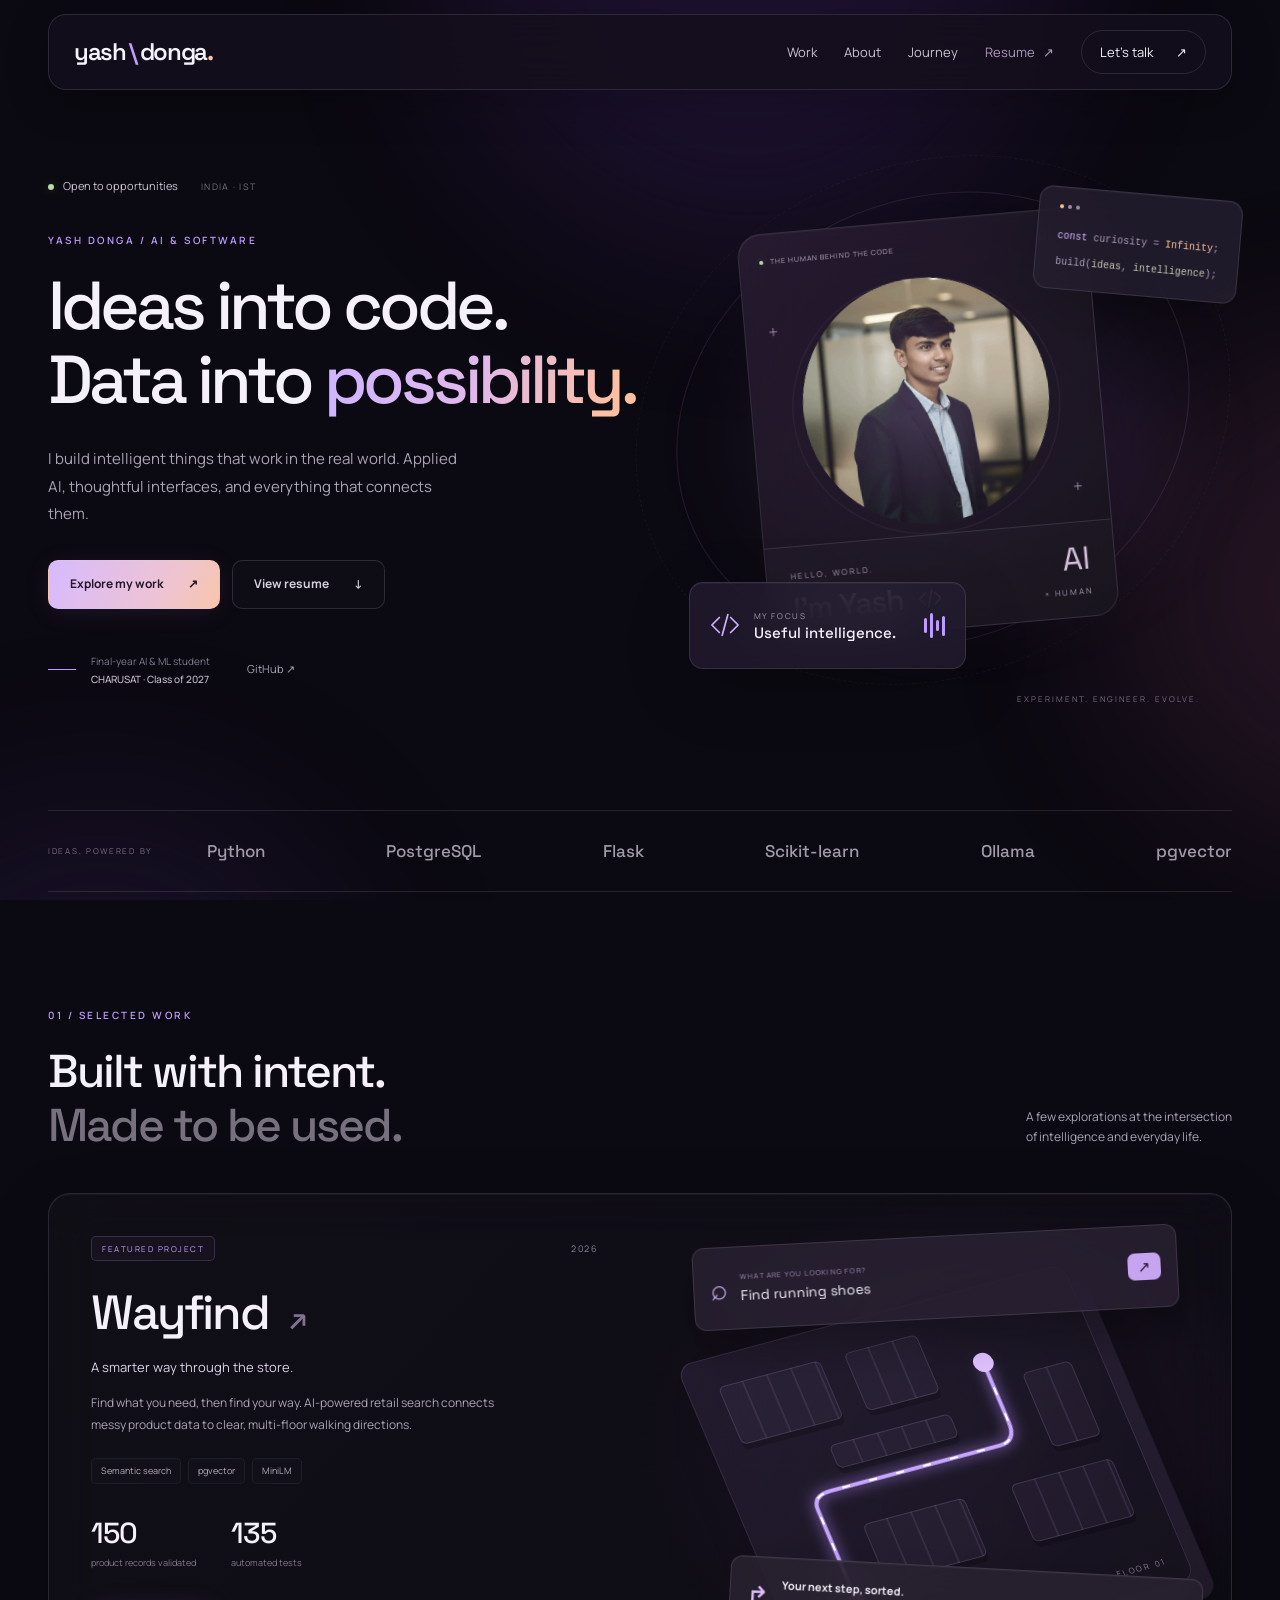
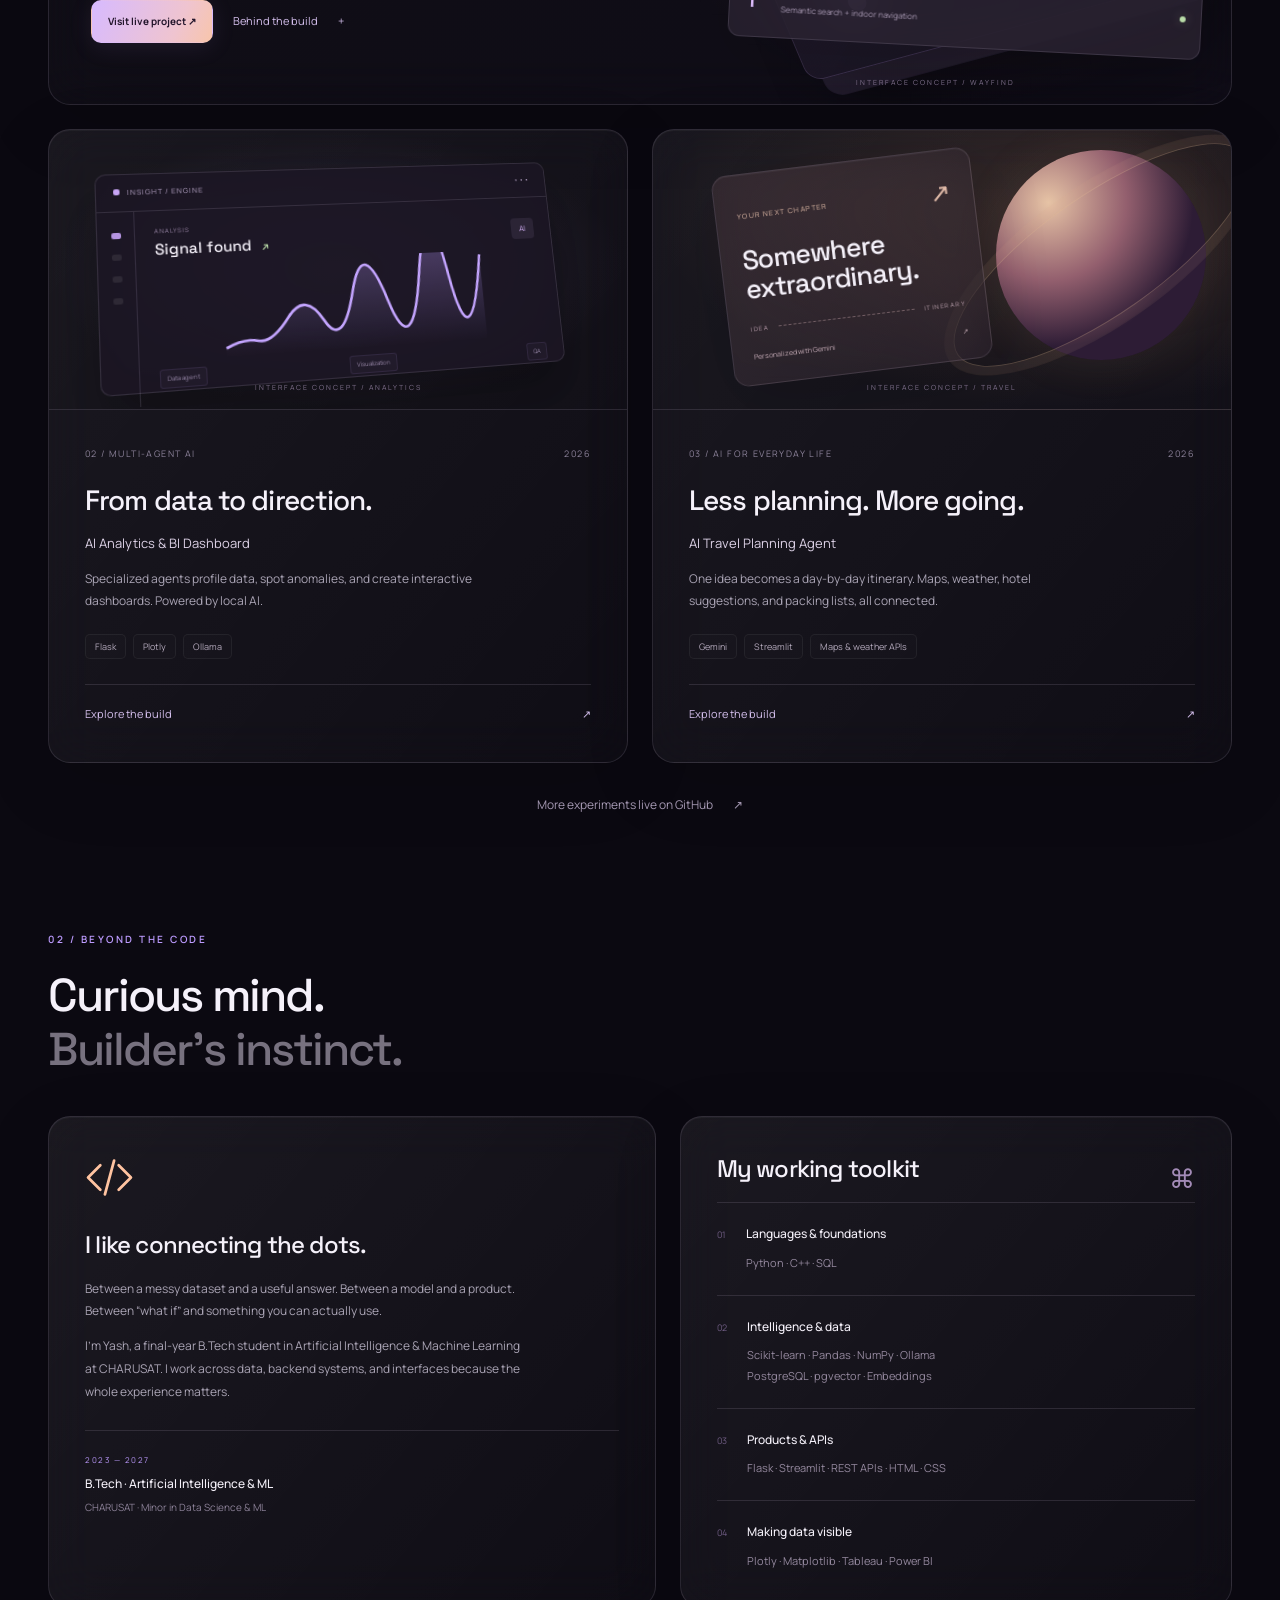
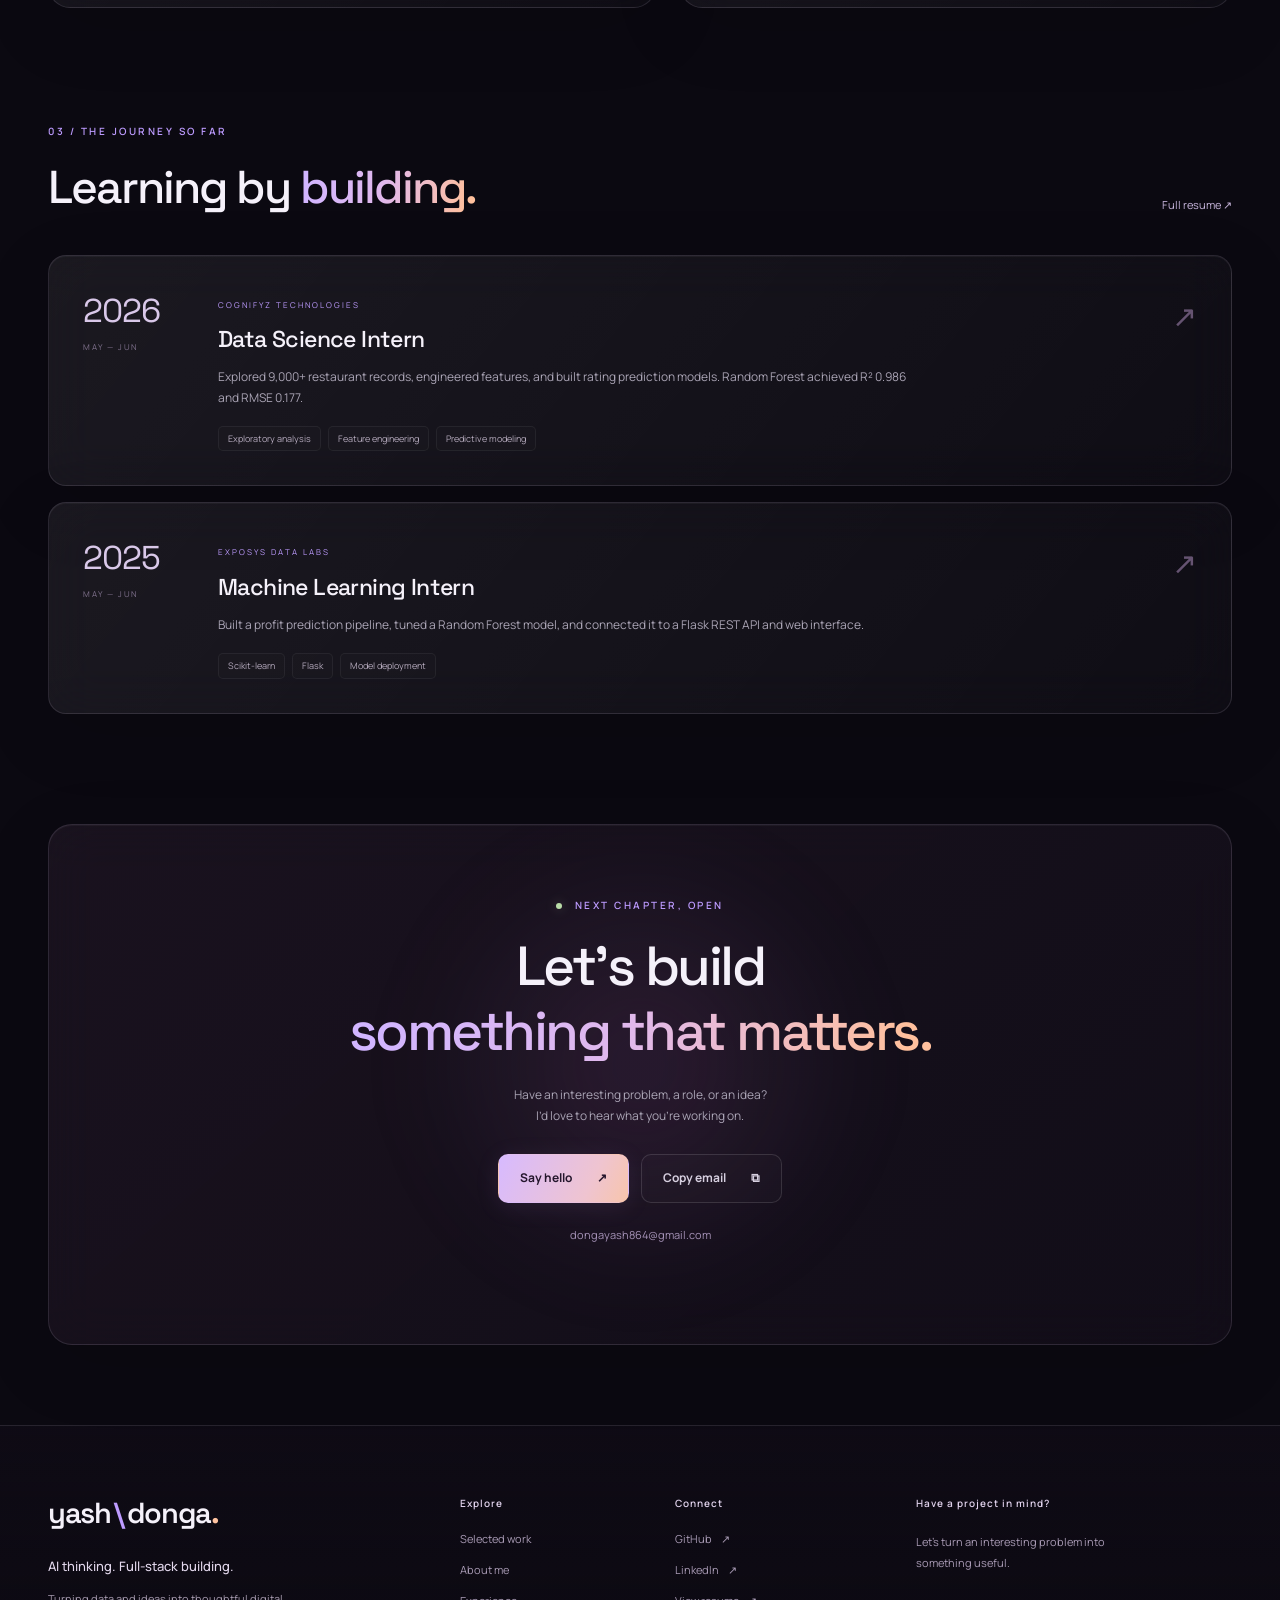
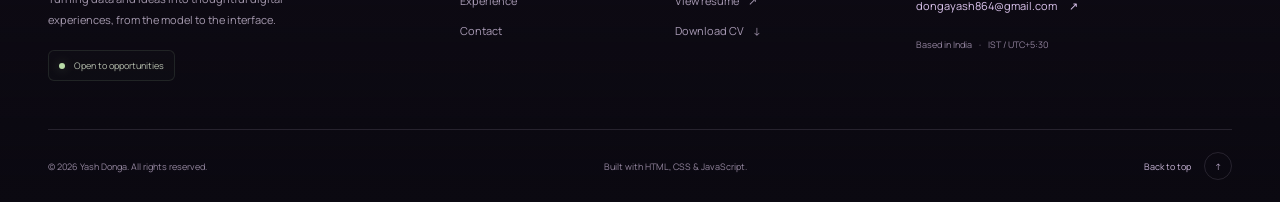
==== commit a853dbdd: "style: replace starbursts with code icons" ====
--- a/index.html
+++ b/index.html
@@ -10,14 +10,14 @@
 <header class="header shell glass"><a class="brand" href="#top" aria-label="Yash Donga home">yash<span>\</span><span class="brand-last">donga</span><b>.</b></a><button class="menu-toggle" aria-controls="site-nav" aria-expanded="false" aria-label="Open navigation">Menu <span>+</span></button><nav id="site-nav" aria-label="Main navigation"><a href="#work">Work</a><a href="#about">About</a><a href="#experience">Journey</a><a class="nav-resume" href="static/Yash_Donga_Resume.pdf" target="_blank" rel="noopener">Resume <span aria-hidden="true">↗</span></a><a class="nav-contact" href="#contact">Let’s talk <span>↗</span></a></nav></header>
 <main id="main">
 <section class="hero shell" id="top"><div class="hero-copy"><div class="availability"><i></i> Open to opportunities <span>INDIA · IST</span></div><p class="overline">YASH DONGA / AI & SOFTWARE</p><h1>Ideas into code.<br>Data into <span class="gradient-text">possibility.</span></h1><p class="hero-description">I build intelligent things that work in the real world. Applied AI, thoughtful interfaces, and everything that connects them.</p><div class="hero-actions"><a class="button primary" href="#work">Explore my work <span>↗</span></a><a class="button secondary" href="static/Yash_Donga_Resume.pdf" target="_blank" rel="noopener">View resume <span>↓</span></a></div><div class="hero-foot"><span class="mini-line"></span><p>Final-year AI & ML student<br><strong>CHARUSAT · Class of 2027</strong></p><a href="https://github.com/yash-dong025" target="_blank" rel="noopener noreferrer" aria-label="Yash Donga on GitHub">GitHub ↗</a></div></div>
-<div class="hero-stage" aria-label="Yash Donga, working at the intersection of AI, data, and software"><div class="orbital orbit-a"></div><div class="orbital orbit-b"></div><div class="core-glow"></div><div class="identity glass"><div class="card-top"><span><i class="tiny-dot"></i> THE HUMAN BEHIND THE CODE</span><span>01 / YD</span></div><div class="portrait-wrap"><div class="portrait-halo"></div><img src="static/images/avatar.png" alt="Yash Donga" width="858" height="855"><span class="portrait-cross cross-one">+</span><span class="portrait-cross cross-two">+</span></div><div class="identity-bottom"><div><span>HELLO, WORLD.</span><h2>I’m Yash<span>✳</span></h2></div><div class="identity-mark">AI<br><span>× HUMAN</span></div></div></div><div class="float-card float-code glass"><span class="window-dots"><i></i><i></i><i></i></span><code><span>const</span> curiosity = <b>Infinity</b>;<br>build(<em>ideas</em>, <em>intelligence</em>);</code></div><div class="float-card float-signal glass"><span class="signal-icon">✳</span><div><small>MY FOCUS</small><strong>Useful intelligence.</strong></div><div class="equalizer" aria-hidden="true"><i></i><i></i><i></i><i></i></div></div><span class="stage-label">EXPERIMENT. ENGINEER. EVOLVE.</span></div></section>
+<div class="hero-stage" aria-label="Yash Donga, working at the intersection of AI, data, and software"><div class="orbital orbit-a"></div><div class="orbital orbit-b"></div><div class="core-glow"></div><div class="identity glass"><div class="card-top"><span><i class="tiny-dot"></i> THE HUMAN BEHIND THE CODE</span><span>01 / YD</span></div><div class="portrait-wrap"><div class="portrait-halo"></div><img src="static/images/avatar.png" alt="Yash Donga" width="858" height="855"><span class="portrait-cross cross-one">+</span><span class="portrait-cross cross-two">+</span></div><div class="identity-bottom"><div><span>HELLO, WORLD.</span><h2>I’m Yash<span><svg class="code-mark" viewBox="0 0 32 32" fill="none" stroke="currentColor" stroke-width="1.8" stroke-linecap="round" stroke-linejoin="round" aria-hidden="true"><path d="m10 8-8 8 8 8m12-16 8 8-8 8M19 5l-6 22"/></svg></span></h2></div><div class="identity-mark">AI<br><span>× HUMAN</span></div></div></div><div class="float-card float-code glass"><span class="window-dots"><i></i><i></i><i></i></span><code><span>const</span> curiosity = <b>Infinity</b>;<br>build(<em>ideas</em>, <em>intelligence</em>);</code></div><div class="float-card float-signal glass"><span class="signal-icon"><svg class="code-mark" viewBox="0 0 32 32" fill="none" stroke="currentColor" stroke-width="1.8" stroke-linecap="round" stroke-linejoin="round" aria-hidden="true"><path d="m10 8-8 8 8 8m12-16 8 8-8 8M19 5l-6 22"/></svg></span><div><small>MY FOCUS</small><strong>Useful intelligence.</strong></div><div class="equalizer" aria-hidden="true"><i></i><i></i><i></i><i></i></div></div><span class="stage-label">EXPERIMENT. ENGINEER. EVOLVE.</span></div></section>
 <div class="stack-strip shell"><span>IDEAS, POWERED BY</span><div><b>Python</b><b>PostgreSQL</b><b>Flask</b><b>Scikit-learn</b><b>Ollama</b><b>pgvector</b></div></div>
 <section class="section shell" id="work"><div class="section-heading reveal"><div><p class="overline">01 / SELECTED WORK</p><h2>Built with intent.<br><span class="muted">Made to be used.</span></h2></div><p>A few explorations at the intersection<br>of intelligence and everyday life.</p></div>
 <article class="project featured glass reveal"><div class="project-copy"><div class="project-meta"><span class="pill">FEATURED PROJECT</span><span>2026</span></div><h3>Wayfind<span>↗</span></h3><p class="project-subtitle">A smarter way through the store.</p><p>Find what you need, then find your way. AI-powered retail search connects messy product data to clear, multi-floor walking directions.</p><div class="tags"><span>Semantic search</span><span>pgvector</span><span>MiniLM</span></div><div class="project-metrics"><div><strong>150</strong><small>product records validated</small></div><div><strong>135</strong><small>automated tests</small></div></div><div class="project-actions"><a class="button primary" href="https://wayfind-sage.vercel.app" target="_blank" rel="noopener noreferrer">Visit live project ↗</a><button class="detail-button" data-project="wayfind">Behind the build <span>+</span></button></div></div><div class="wayfind-visual project-visual" aria-label="Illustrative Wayfind navigation interface"><div class="visual-grid"></div><div class="map-floor"><div class="shelves s1"></div><div class="shelves s2"></div><div class="shelves s3"></div><div class="shelves s4"></div><div class="shelves s5"></div><div class="shelves s6"></div><svg viewBox="0 0 400 340" class="map-route" aria-hidden="true"><path class="route-shadow" d="M75 275 L75 175 Q75 160 95 160 L270 160 Q288 160 288 140 L288 75"/><path class="route-travel" d="M75 275 L75 175 Q75 160 95 160 L270 160 Q288 160 288 140 L288 75"/><circle cx="75" cy="275" r="9"/><circle cx="288" cy="75" r="10"/></svg><span class="map-label">FLOOR 01</span></div><div class="search-widget glass"><span class="search-symbol">⌕</span><div><small>WHAT ARE YOU LOOKING FOR?</small><strong>Find running shoes</strong></div><span class="search-arrow">↗</span></div><div class="route-widget glass"><span class="route-icon">↱</span><div><strong>Your next step, sorted.</strong><small>Semantic search + indoor navigation</small></div><span class="live-dot"></span></div><span class="visual-caption">INTERFACE CONCEPT / WAYFIND</span></div></article>
-<div class="project-pair"><article class="project glass reveal"><div class="analytics-visual project-visual" aria-label="Illustrative analytics dashboard"><div class="dashboard glass"><div class="dash-header"><span><i></i> INSIGHT / ENGINE</span><span>•••</span></div><div class="dash-layout"><div class="dash-sidebar"><i></i><i></i><i></i><i></i></div><div class="dash-main"><div class="dash-stats"><div><small>ANALYSIS</small><strong>Signal found<span>↗</span></strong></div><span class="ai-badge">✳ AI</span></div><svg viewBox="0 0 300 105" aria-hidden="true"><defs><linearGradient id="chartFill" x1="0" y1="0" x2="0" y2="1"><stop stop-color="#b997ff" stop-opacity=".35"/><stop offset="1" stop-color="#b997ff" stop-opacity="0"/></linearGradient></defs><path d="M0 95 Q20 85 35 89 T70 65 T110 71 T145 40 T185 52 T225 22 T260 27 T300 5 V105 H0Z" fill="url(#chartFill)"/><path d="M0 95 Q20 85 35 89 T70 65 T110 71 T145 40 T185 52 T225 22 T260 27 T300 5" fill="none" stroke="#c4a5ff" stroke-width="3"/></svg><div class="agent-row"><span>Data agent</span><span>Visualization</span><span>QA</span></div></div></div></div><span class="visual-caption">INTERFACE CONCEPT / ANALYTICS</span></div><div class="project-copy"><div class="project-meta"><span>02 / MULTI-AGENT AI</span><span>2026</span></div><h3>From data to direction.</h3><p class="project-subtitle">AI Analytics & BI Dashboard</p><p>Specialized agents profile data, spot anomalies, and create interactive dashboards. Powered by local AI.</p><div class="tags"><span>Flask</span><span>Plotly</span><span>Ollama</span></div><button class="detail-button" data-project="analytics">Explore the build <span>↗</span></button></div></article>
-<article class="project glass reveal"><div class="travel-visual project-visual" aria-label="Illustrative travel planner interface"><div class="planet"></div><div class="planet-ring"></div><div class="travel-card glass"><div class="travel-card-top"><span>YOUR NEXT CHAPTER</span><span>✧</span></div><strong>Somewhere<br>extraordinary.</strong><div class="trip-line"><span>IDEA</span><i></i><span>ITINERARY</span></div><div class="travel-bottom"><span>✦ Personalized with Gemini</span><span>↗</span></div></div><span class="visual-caption">INTERFACE CONCEPT / TRAVEL</span></div><div class="project-copy"><div class="project-meta"><span>03 / AI FOR EVERYDAY LIFE</span><span>2026</span></div><h3>Less planning. More going.</h3><p class="project-subtitle">AI Travel Planning Agent</p><p>One idea becomes a day-by-day itinerary. Maps, weather, hotel suggestions, and packing lists, all connected.</p><div class="tags"><span>Gemini</span><span>Streamlit</span><span>Maps & weather APIs</span></div><button class="detail-button" data-project="travel">Explore the build <span>↗</span></button></div></article></div><a class="github-link" href="https://github.com/yash-dong025" target="_blank" rel="noopener noreferrer">More experiments live on GitHub <span>↗</span></a>
+<div class="project-pair"><article class="project glass reveal"><div class="analytics-visual project-visual" aria-label="Illustrative analytics dashboard"><div class="dashboard glass"><div class="dash-header"><span><i></i> INSIGHT / ENGINE</span><span>•••</span></div><div class="dash-layout"><div class="dash-sidebar"><i></i><i></i><i></i><i></i></div><div class="dash-main"><div class="dash-stats"><div><small>ANALYSIS</small><strong>Signal found<span>↗</span></strong></div><span class="ai-badge">AI</span></div><svg viewBox="0 0 300 105" aria-hidden="true"><defs><linearGradient id="chartFill" x1="0" y1="0" x2="0" y2="1"><stop stop-color="#b997ff" stop-opacity=".35"/><stop offset="1" stop-color="#b997ff" stop-opacity="0"/></linearGradient></defs><path d="M0 95 Q20 85 35 89 T70 65 T110 71 T145 40 T185 52 T225 22 T260 27 T300 5 V105 H0Z" fill="url(#chartFill)"/><path d="M0 95 Q20 85 35 89 T70 65 T110 71 T145 40 T185 52 T225 22 T260 27 T300 5" fill="none" stroke="#c4a5ff" stroke-width="3"/></svg><div class="agent-row"><span>Data agent</span><span>Visualization</span><span>QA</span></div></div></div></div><span class="visual-caption">INTERFACE CONCEPT / ANALYTICS</span></div><div class="project-copy"><div class="project-meta"><span>02 / MULTI-AGENT AI</span><span>2026</span></div><h3>From data to direction.</h3><p class="project-subtitle">AI Analytics & BI Dashboard</p><p>Specialized agents profile data, spot anomalies, and create interactive dashboards. Powered by local AI.</p><div class="tags"><span>Flask</span><span>Plotly</span><span>Ollama</span></div><button class="detail-button" data-project="analytics">Explore the build <span>↗</span></button></div></article>
+<article class="project glass reveal"><div class="travel-visual project-visual" aria-label="Illustrative travel planner interface"><div class="planet"></div><div class="planet-ring"></div><div class="travel-card glass"><div class="travel-card-top"><span>YOUR NEXT CHAPTER</span><span aria-hidden="true">↗</span></div><strong>Somewhere<br>extraordinary.</strong><div class="trip-line"><span>IDEA</span><i></i><span>ITINERARY</span></div><div class="travel-bottom"><span>Personalized with Gemini</span><span>↗</span></div></div><span class="visual-caption">INTERFACE CONCEPT / TRAVEL</span></div><div class="project-copy"><div class="project-meta"><span>03 / AI FOR EVERYDAY LIFE</span><span>2026</span></div><h3>Less planning. More going.</h3><p class="project-subtitle">AI Travel Planning Agent</p><p>One idea becomes a day-by-day itinerary. Maps, weather, hotel suggestions, and packing lists, all connected.</p><div class="tags"><span>Gemini</span><span>Streamlit</span><span>Maps & weather APIs</span></div><button class="detail-button" data-project="travel">Explore the build <span>↗</span></button></div></article></div><a class="github-link" href="https://github.com/yash-dong025" target="_blank" rel="noopener noreferrer">More experiments live on GitHub <span>↗</span></a>
 </section>
-<section class="section shell" id="about"><div class="section-heading reveal"><div><p class="overline">02 / BEYOND THE CODE</p><h2>Curious mind.<br><span class="muted">Builder’s instinct.</span></h2></div></div><div class="about-grid"><article class="about-story glass reveal"><span class="large-spark" aria-hidden="true">✳</span><h3>I like connecting the dots.</h3><p>Between a messy dataset and a useful answer. Between a model and a product. Between “what if” and something you can actually use.</p><p>I’m Yash, a final-year B.Tech student in Artificial Intelligence & Machine Learning at CHARUSAT. I work across data, backend systems, and interfaces because the whole experience matters.</p><div class="education"><span>2023 — 2027</span><strong>B.Tech · Artificial Intelligence & ML</strong><small>CHARUSAT · Minor in Data Science & ML</small></div></article><div class="toolbox glass reveal"><div class="toolbox-heading"><h3>My working toolkit</h3><span>⌘</span></div><div class="tool-row"><span>01</span><div><h4>Languages & foundations</h4><p>Python · C++ · SQL</p></div></div><div class="tool-row"><span>02</span><div><h4>Intelligence & data</h4><p>Scikit-learn · Pandas · NumPy · Ollama<br>PostgreSQL · pgvector · Embeddings</p></div></div><div class="tool-row"><span>03</span><div><h4>Products & APIs</h4><p>Flask · Streamlit · REST APIs · HTML · CSS</p></div></div><div class="tool-row"><span>04</span><div><h4>Making data visible</h4><p>Plotly · Matplotlib · Tableau · Power BI</p></div></div></div></div></section>
+<section class="section shell" id="about"><div class="section-heading reveal"><div><p class="overline">02 / BEYOND THE CODE</p><h2>Curious mind.<br><span class="muted">Builder’s instinct.</span></h2></div></div><div class="about-grid"><article class="about-story glass reveal"><span class="about-code-icon" aria-hidden="true"><svg class="code-mark" viewBox="0 0 32 32" fill="none" stroke="currentColor" stroke-width="1.8" stroke-linecap="round" stroke-linejoin="round" aria-hidden="true"><path d="m10 8-8 8 8 8m12-16 8 8-8 8M19 5l-6 22"/></svg></span><h3>I like connecting the dots.</h3><p>Between a messy dataset and a useful answer. Between a model and a product. Between “what if” and something you can actually use.</p><p>I’m Yash, a final-year B.Tech student in Artificial Intelligence & Machine Learning at CHARUSAT. I work across data, backend systems, and interfaces because the whole experience matters.</p><div class="education"><span>2023 — 2027</span><strong>B.Tech · Artificial Intelligence & ML</strong><small>CHARUSAT · Minor in Data Science & ML</small></div></article><div class="toolbox glass reveal"><div class="toolbox-heading"><h3>My working toolkit</h3><span>⌘</span></div><div class="tool-row"><span>01</span><div><h4>Languages & foundations</h4><p>Python · C++ · SQL</p></div></div><div class="tool-row"><span>02</span><div><h4>Intelligence & data</h4><p>Scikit-learn · Pandas · NumPy · Ollama<br>PostgreSQL · pgvector · Embeddings</p></div></div><div class="tool-row"><span>03</span><div><h4>Products & APIs</h4><p>Flask · Streamlit · REST APIs · HTML · CSS</p></div></div><div class="tool-row"><span>04</span><div><h4>Making data visible</h4><p>Plotly · Matplotlib · Tableau · Power BI</p></div></div></div></div></section>
 <section class="section shell" id="experience"><div class="section-heading reveal"><div><p class="overline">03 / THE JOURNEY SO FAR</p><h2>Learning by <span class="gradient-text">building.</span></h2></div><a class="text-link" href="static/Yash_Donga_Resume.pdf" target="_blank" rel="noopener">Full resume ↗</a></div><div class="timeline"><article class="experience glass reveal"><div class="experience-date"><span>2026</span><small>MAY — JUN</small></div><div class="experience-body"><span class="company">COGNIFYZ TECHNOLOGIES</span><h3>Data Science Intern</h3><p>Explored 9,000+ restaurant records, engineered features, and built rating prediction models. Random Forest achieved R² 0.986 and RMSE 0.177.</p><div class="tags"><span>Exploratory analysis</span><span>Feature engineering</span><span>Predictive modeling</span></div></div><span class="experience-icon" aria-hidden="true">↗</span></article><article class="experience glass reveal"><div class="experience-date"><span>2025</span><small>MAY — JUN</small></div><div class="experience-body"><span class="company">EXPOSYS DATA LABS</span><h3>Machine Learning Intern</h3><p>Built a profit prediction pipeline, tuned a Random Forest model, and connected it to a Flask REST API and web interface.</p><div class="tags"><span>Scikit-learn</span><span>Flask</span><span>Model deployment</span></div></div><span class="experience-icon" aria-hidden="true">↗</span></article></div></section>
 <section class="contact shell reveal" id="contact"><div class="contact-panel glass"><div class="contact-orb" aria-hidden="true"></div><p class="overline"><i class="tiny-dot"></i> NEXT CHAPTER, OPEN</p><h2>Let’s build<br><span class="gradient-text">something that matters.</span></h2><p>Have an interesting problem, a role, or an idea?<br>I’d love to hear what you’re working on.</p><div class="contact-actions"><a class="button primary" href="mailto:dongayash864@gmail.com">Say hello <span>↗</span></a><button class="button secondary" id="copy-email">Copy email <span>⧉</span></button></div><a class="email-link" href="mailto:dongayash864@gmail.com">dongayash864@gmail.com</a><span id="copy-status" role="status" class="copy-status"></span></div></section>
 </main><footer class="site-footer" aria-label="Site footer">
--- a/static/css/portfolio.css
+++ b/static/css/portfolio.css
@@ -1,4 +1,4 @@
-:root{--bg:#0b0911;--text:#f5f1fa;--muted:#aaa4b5;--violet:#bd9bff;--peach:#ffc3a0;--line:rgba(232,216,255,.12);--font:'Manrope',sans-serif;--display:'Space Grotesk',sans-serif}*{box-sizing:border-box}html{scroll-behavior:smooth;scroll-padding-top:100px}body{margin:0;background:var(--bg);color:var(--text);font-family:var(--font);font-size:15px;line-height:1.7;overflow-x:hidden}a{color:inherit;text-decoration:none}button{font:inherit;color:inherit;cursor:pointer}button,a{-webkit-tap-highlight-color:transparent}button:focus-visible,a:focus-visible{outline:2px solid var(--peach);outline-offset:6px}::selection{background:#8e5bc3;color:white}.shell{max-width:1240px;width:calc(100% - 96px);margin-inline:auto}.glass{border:1px solid var(--line);background:linear-gradient(130deg,rgba(255,255,255,.065),rgba(255,255,255,.018));box-shadow:inset 0 1px rgba(255,255,255,.04),0 20px 70px #0002;backdrop-filter:blur(24px);-webkit-backdrop-filter:blur(24px)}.ambient{position:fixed;inset:0;z-index:-1;overflow:hidden;pointer-events:none}.ambient i{position:absolute;border-radius:50%;filter:blur(100px);opacity:.16;animation:ambient-drift 20s ease-in-out infinite alternate}.ambient i:nth-child(1){width:600px;height:600px;background:#793eca;top:-350px;left:35%}.ambient i:nth-child(2){width:480px;height:480px;background:#ac5281;top:350px;right:-320px;animation-delay:-8s}.ambient i:nth-child(3){width:500px;height:500px;background:#613a9d;bottom:-400px;left:-150px}.scroll-progress{position:fixed;top:0;left:0;height:2px;background:linear-gradient(90deg,var(--violet),var(--peach));width:0;z-index:100}.header{height:100px;display:flex;align-items:center;justify-content:space-between;position:relative;z-index:20}.brand{font-family:var(--display);font-size:24px;font-weight:600;letter-spacing:-1.3px}.brand>span:first-child{color:var(--violet);margin:0 3px}.brand b{color:var(--peach)}#site-nav{display:flex;align-items:center;gap:34px;font-size:13px;color:#c8c2d2}#site-nav>a{transition:color .2s}#site-nav>a:hover,#site-nav>a.active{color:var(--peach)}.nav-contact{border:1px solid var(--line);padding:10px 18px;border-radius:30px;color:var(--text)}.nav-contact span{margin-left:20px}.menu-toggle{display:none}.hero{display:grid;grid-template-columns:1.12fr 1fr;gap:30px;min-height:720px;align-items:center;padding-top:35px;padding-bottom:70px}.availability{display:flex;align-items:center;gap:9px;font-size:11px;color:#cec8d5;margin-bottom:36px}.availability i,.tiny-dot,.live-dot{display:inline-block;width:6px;height:6px;border-radius:50%;background:#b9dca8;box-shadow:0 0 12px #b9dca855}.availability>span{color:#77717f;font-size:9px;letter-spacing:1.3px;margin-left:14px}.overline{font-size:10px;font-weight:600;letter-spacing:2.5px;color:var(--violet);margin:0 0 20px}.hero h1{font-family:var(--display);font-weight:500;font-size:clamp(48px,5.3vw,76px);line-height:1.09;letter-spacing:-4px;margin:0 0 28px}.gradient-text{background:linear-gradient(100deg,#d1b5ff 5%,#e0b8ec 48%,#ffc09d 95%);background-clip:text;-webkit-background-clip:text;color:transparent}.hero-description{color:var(--muted);font-size:15px;max-width:420px;line-height:1.85}.hero-actions{display:flex;gap:12px;margin-top:32px}.button{display:inline-flex;align-items:center;justify-content:center;gap:25px;border-radius:10px;padding:13px 21px;font-size:12px;font-weight:700;border:1px solid transparent;transition:transform .25s,box-shadow .25s,background .25s}.button:hover{transform:translateY(-3px)}.primary{background:linear-gradient(115deg,#d7baff,#efc4d0 70%,#f8c5ab);color:#24162c;box-shadow:0 4px 25px #b185e51a}.primary:hover{box-shadow:0 8px 35px #bc8cf63a}.secondary{background:#ffffff04;border-color:#ffffff20;color:#d6cfdf}.secondary:hover{background:#ffffff0b}.hero-foot{display:flex;align-items:center;gap:15px;margin-top:43px}.hero-foot p{font-size:10px;color:#827b8e;line-height:1.8;margin:0}.hero-foot strong{font-weight:500;color:#c5bdce}.hero-foot>a{font-size:11px;margin-left:22px;color:var(--muted)}.mini-line{width:28px;height:1px;background:var(--violet)}.hero-stage{position:relative;height:555px;isolation:isolate;perspective:1000px}.core-glow{position:absolute;inset:80px 0 60px;background:radial-gradient(ellipse,#9b62ce4d,transparent 65%);filter:blur(40px);z-index:-1}.orbital{position:absolute;border:1px solid #ba86d923;border-radius:50%;width:440px;height:440px;left:25px;top:45px;transform:rotate(-25deg) scaleX(1.2);z-index:-1}.orbit-b{width:510px;height:510px;top:10px;left:-10px;border-style:dashed;opacity:.5;animation:orbit 80s linear infinite}.identity{position:absolute;width:350px;height:410px;left:65px;top:65px;border-radius:24px;transform:rotate(-5deg);background:linear-gradient(135deg,#302039a6,#151219c9);overflow:hidden;transition:transform .5s}.hero-stage:hover .identity{transform:rotate(-2deg) translateY(-5px)}.card-top{display:flex;justify-content:space-between;padding:22px 20px;font-size:7px;letter-spacing:1px;color:#bab1c6}.card-top .tiny-dot{width:4px;height:4px;margin-right:5px}.portrait-wrap{position:relative;height:257px;overflow:hidden}.portrait-wrap img{display:block;width:247px;height:247px;object-fit:cover;margin:auto;border-radius:50%;position:relative;filter:saturate(.55);mix-blend-mode:lighten}.portrait-halo{position:absolute;border-radius:50%;inset:0 40px;background:radial-gradient(circle,#d3a5f82e,transparent 68%);border:1px solid #ddbdff14}.portrait-cross{position:absolute;font-size:17px;font-weight:300;color:#a891bd}.cross-one{top:28px;left:23px}.cross-two{bottom:20px;right:25px}.identity-bottom{padding:14px 24px;display:flex;align-items:center;justify-content:space-between;border-top:1px solid var(--line);background:#ffffff03}.identity-bottom div>span{font-size:8px;letter-spacing:2px;color:#a89bb4}.identity-bottom h2{font:500 30px var(--display);margin:3px 0;letter-spacing:-1px}.identity-bottom h2 span{font-size:24px;color:var(--peach);margin-left:15px}.identity-mark{font:400 32px var(--display);color:#d5bedb;line-height:.8;text-align:right}.identity-mark span{font:8px var(--font);letter-spacing:1px}.float-card{position:absolute;border-radius:14px;z-index:2;animation:float 7s ease-in-out infinite}.float-code{right:-8px;top:38px;padding:17px 20px;transform:rotate(5deg);background:#231d2dd9}.window-dots{display:flex;gap:4px;margin-bottom:12px}.window-dots i{width:4px;height:4px;border-radius:50%;background:#a18baa}.window-dots i:first-child{background:var(--peach)}code{font-size:10px;line-height:1.8;color:#a89bb9}code span{color:#d9b3ff}code b{color:#f6c19f;font-weight:400}code em{color:#c2c5b2;font-style:normal}.float-signal{left:1px;bottom:41px;display:flex;gap:14px;align-items:center;padding:17px 20px;background:#241c30cc;animation-delay:-3s}.signal-icon{font-size:30px;color:#d3b1ff}.float-signal small{display:block;font-size:8px;letter-spacing:1.6px;color:#a599b3}.float-signal strong{display:block;font:500 15px var(--display)}.equalizer{display:flex;align-items:center;gap:3px;height:26px;margin-left:14px}.equalizer i{width:3px;height:15px;background:var(--violet);border-radius:4px;animation:equalize 1.6s infinite alternate}.equalizer i:nth-child(2){height:25px;animation-delay:-.6s}.equalizer i:nth-child(3){height:11px;animation-delay:-.9s}.equalizer i:nth-child(4){height:20px;animation-delay:-.3s}.stage-label{position:absolute;bottom:4px;right:32px;font-size:8px;color:#766b83;letter-spacing:2px}.stack-strip{display:flex;align-items:center;gap:55px;padding:29px 0;border-block:1px solid var(--line)}.stack-strip>span{font-size:8px;letter-spacing:1.7px;color:#797180;white-space:nowrap}.stack-strip>div{display:flex;justify-content:space-between;flex:1;gap:20px}.stack-strip b{font:500 17px var(--display);color:#a19aa9}.section{padding-top:115px}.section-heading{display:flex;justify-content:space-between;align-items:end;margin-bottom:40px;gap:30px}.section-heading h2{font:500 clamp(32px,3.6vw,48px)/1.18 var(--display);letter-spacing:-2px;margin:0}.muted{color:#77717f}.section-heading>p{font-size:12px;color:var(--muted);margin:0 0 5px}.project{border-radius:22px;overflow:hidden;transition:border-color .3s,box-shadow .3s}.project:hover{border-color:#c6a0f638;box-shadow:0 25px 70px #0004}.featured{display:grid;grid-template-columns:1fr 1fr;background:linear-gradient(130deg,#ffffff06,#bda0ff06)}.project-copy{padding:36px}.featured .project-copy{padding:42px}.project-meta{display:flex;align-items:center;justify-content:space-between;font-size:9px;letter-spacing:1.4px;color:#8c829a;margin-bottom:23px}.pill{padding:5px 10px;border:1px solid #c9a2ff30;border-radius:5px;color:#c9a2ff;background:#c9a2ff09;font-size:8px;letter-spacing:1.5px}.project h3{font:500 28px/1.2 var(--display);letter-spacing:-.9px;margin:0 0 12px}.featured h3{font-size:48px;letter-spacing:-2px}.featured h3>span{font-size:30px;color:#80728f;margin-left:20px}.project-subtitle{color:#ddd2e7!important;font-size:13px!important}.project-copy>p{font-size:12px;color:var(--muted);line-height:1.85;max-width:410px}.tags{display:flex;gap:7px;flex-wrap:wrap;margin-top:22px}.tags span{font-size:9px;color:#b5aabd;border:1px solid #ffffff0e;background:#ffffff03;border-radius:5px;padding:4px 9px}.project-metrics{display:flex;gap:35px;margin:30px 0}.project-metrics strong{font:500 29px var(--display);letter-spacing:-1px}.project-metrics strong span{color:var(--violet);font-size:20px}.project-metrics small{display:block;font-size:9px;color:#84798f;margin-top:4px}.project-actions{display:flex;align-items:center;gap:20px}.project-actions .button{padding:12px 16px;gap:12px;font-size:10px}.detail-button{border:0;background:none;padding:0;font-size:11px;text-align:left;color:#d4bfed;display:inline-flex;align-items:center;gap:20px;min-height:42px}.detail-button:hover{color:#ffd4bc}.project-pair .detail-button{margin-top:25px;width:100%;justify-content:space-between;border-top:1px solid var(--line);padding-top:18px}.project-visual{position:relative;overflow:hidden;isolation:isolate}.wayfind-visual{min-height:510px;background:radial-gradient(ellipse at 55% 50%,#673c773d,transparent 70%)}.visual-grid{position:absolute;inset:0;background-image:linear-gradient(#b28bcc08 1px,transparent 1px),linear-gradient(90deg,#b28bcc08 1px,transparent 1px);background-size:30px 30px;mask-image:radial-gradient(ellipse,#000,transparent 75%)}.map-floor{position:absolute;width:400px;height:340px;left:50%;top:50%;transform:translate(-50%,-43%) rotate(-15deg) skew(8deg);border:1px solid #c6a1f229;border-radius:16px;background:linear-gradient(135deg,#2c243b9c,#16121e);box-shadow:14px 20px 0 #b596d805,14px 20px 0 1px #b596d818,30px 45px 60px #0005}.shelves{position:absolute;width:105px;height:62px;background:repeating-linear-gradient(90deg,#9880b312 0 23px,#9880b340 24px 25px);border:1px solid #9880b340;border-radius:6px;box-shadow:0 6px #0003}.s1{top:30px;left:30px}.s2{top:30px;left:160px;width:75px}.s3{top:115px;left:110px;width:125px;height:25px}.s4{top:200px;left:110px}.s5{top:200px;right:30px}.s6{top:95px;right:30px;width:50px;height:80px}.map-route{position:absolute;inset:0;overflow:visible;fill:#dec0ff}.route-shadow{fill:none;stroke:#c7a6fe;stroke-width:4;filter:drop-shadow(0 0 7px #b689fc)}.route-travel{fill:none;stroke:#fff;stroke-width:2;stroke-dasharray:8 20;animation:route 5s linear infinite}.map-label{position:absolute;bottom:17px;right:20px;font-size:8px;letter-spacing:2px;color:#8e7a9f}.search-widget{position:absolute;top:42px;left:9%;right:9%;padding:16px;display:flex;align-items:center;gap:13px;border-radius:12px;background:#292031d9;transform:rotate(-3deg);box-shadow:0 20px 40px #0004}.search-widget small{font-size:7px;letter-spacing:1.2px;color:#ab91bc;display:block}.search-widget strong{font:400 14px var(--display);display:block;margin-top:3px}.search-symbol{font-size:29px;color:#ccafee}.search-arrow{margin-left:auto;background:#c7a4ef;color:#24152d;border-radius:7px;padding:1px 10px}.route-widget{position:absolute;bottom:55px;left:15%;right:5%;border-radius:12px;padding:15px;display:flex;gap:12px;align-items:center;background:#28212fd9;transform:rotate(3deg)}.route-icon{font-size:29px;color:#dfbfff}.route-widget strong{font-size:11px;display:block}.route-widget small{font-size:8px;color:#ac9db7}.route-widget .live-dot{margin-left:auto}.visual-caption{position:absolute;bottom:15px;left:0;right:0;text-align:center;font-size:7px;letter-spacing:2px;color:#7f708c}.project-pair{display:grid;grid-template-columns:1fr 1fr;gap:24px;margin-top:24px}.project-pair .project-visual{height:280px;border-bottom:1px solid var(--line)}.analytics-visual{background:radial-gradient(ellipse at center,#674f8340,transparent 70%)}.dashboard{position:absolute;left:10%;right:10%;top:35px;bottom:32px;border-radius:10px;transform:perspective(700px) rotateY(9deg) rotateX(8deg) rotate(-3deg);background:#1b1623e6;box-shadow:0 30px 50px #0004;transition:transform .5s}.project:hover .dashboard{transform:perspective(700px) rotateY(0deg) rotateX(0deg) rotate(-1deg)}.dash-header{display:flex;justify-content:space-between;padding:12px 16px;border-bottom:1px solid var(--line);font-size:7px;letter-spacing:1px;color:#b9a7ca}.dash-header i{display:inline-block;width:6px;height:6px;border-radius:2px;background:#c8a5f5;margin-right:5px}.dash-layout{display:flex}.dash-sidebar{width:35px;border-right:1px solid var(--line);display:flex;align-items:center;flex-direction:column;gap:15px;padding-top:20px}.dash-sidebar i{height:6px;width:9px;background:#ffffff15;border-radius:2px}.dash-sidebar i:first-child{background:#b594e1}.dash-main{flex:1;padding:15px 18px}.dash-stats{display:flex;justify-content:space-between;align-items:center}.dash-stats small{display:block;font-size:6px;color:#9785a7;letter-spacing:1px}.dash-stats strong{font:500 15px var(--display)}.dash-stats strong span{color:#bbddaa;font-size:11px;margin-left:10px}.ai-badge{font-size:8px;background:#b89bd31a;padding:4px 9px;color:#dab6ff;border-radius:4px}.dash-main svg{height:92px;width:100%;margin-top:3px}.agent-row{display:flex;justify-content:space-between;gap:6px;font-size:6px;color:#9585a6}.agent-row span{background:#c3a0ef09;border:1px solid #c3a0ef1a;padding:3px 6px;border-radius:3px}.travel-visual{background:radial-gradient(ellipse at 70% 30%,#c28a6330,transparent 70%)}.planet{position:absolute;width:210px;height:210px;right:25px;top:20px;border-radius:50%;background:radial-gradient(circle at 25% 25%,#e6c3a5,#935f6e 35%,#2d1c35 65%);box-shadow:0 0 50px #cda37718}.planet-ring{position:absolute;width:350px;height:120px;right:-45px;top:65px;border:1px solid #deb5914d;border-radius:50%;transform:rotate(-35deg);box-shadow:0 0 0 9px #d2a88605,0 0 0 10px #d2a88615}.travel-card{position:absolute;left:12%;top:31px;width:260px;padding:21px;border-radius:15px;transform:rotate(-7deg);background:linear-gradient(120deg,#382a329c,#251d289c);transition:transform .5s}.project:hover .travel-card{transform:rotate(-3deg) translateY(-3px)}.travel-card-top{display:flex;justify-content:space-between;align-items:center;font-size:7px;color:#e0baa8;letter-spacing:1.4px}.travel-card-top span:last-child{font-size:25px}.travel-card>strong{display:block;font:500 27px/1.1 var(--display);letter-spacing:-1px;margin-top:7px}.trip-line{display:flex;align-items:center;gap:10px;font-size:6px;letter-spacing:1.5px;color:#bea3b0;margin-top:20px}.trip-line i{flex:1;height:1px;border-top:1px dashed #d0abb16b}.travel-bottom{display:flex;justify-content:space-between;font-size:7px;color:#c6adb7;margin-top:17px}.github-link{display:flex;align-items:center;justify-content:center;gap:20px;color:#aa9db8;font-size:12px;padding-top:32px}.github-link:hover{color:var(--peach)}.about-grid{display:grid;grid-template-columns:1.1fr 1fr;gap:24px}.about-story,.toolbox{padding:36px;border-radius:22px}.large-spark{font-size:49px;line-height:1;color:var(--peach);display:inline-block;margin-bottom:25px}.about-story h3,.toolbox h3{font:500 24px var(--display);letter-spacing:-.8px;margin:0 0 18px}.about-story p{font-size:12px;line-height:1.9;color:var(--muted);max-width:440px}.education{border-top:1px solid var(--line);margin-top:26px;padding-top:22px}.education>*{display:block}.education span{font-size:8px;letter-spacing:1.5px;color:var(--violet);margin-bottom:8px}.education strong{font-size:12px;font-weight:500}.education small{font-size:10px;color:#8d8299;margin-top:4px}.toolbox-heading{display:flex;align-items:center;justify-content:space-between}.toolbox-heading>span{font-size:26px;color:#a38bb7}.tool-row{display:flex;align-items:flex-start;gap:20px;border-top:1px solid var(--line);padding:21px 0}.tool-row:last-child{padding-bottom:0}.tool-row>span{font-size:9px;color:#715e85;padding-top:3px}.tool-row h4{font-size:12px;font-weight:500;margin:0 0 8px}.tool-row p{font-size:11px;line-height:1.9;color:#95899f;margin:0}.text-link{font-size:11px;color:#c9b7de}.timeline{display:grid;gap:16px}.experience{display:flex;gap:50px;border-radius:18px;padding:34px}.experience-date{min-width:85px}.experience-date>span{font:400 33px var(--display);color:#d9c8e9;display:block;letter-spacing:-1px}.experience-date small{font-size:8px;letter-spacing:1.5px;color:#82738f}.experience-body{max-width:760px}.company{font-size:8px;letter-spacing:2px;color:var(--violet)}.experience h3{font:500 23px var(--display);letter-spacing:-.6px;margin:9px 0 13px}.experience p{font-size:12px;color:var(--muted);margin:0;max-width:690px}.experience .tags{margin-top:18px}.experience-icon{font-size:30px;color:#655371;margin-left:auto}.contact{padding-top:110px}.contact-panel{position:relative;overflow:hidden;text-align:center;padding:72px 30px;border-radius:24px;background:linear-gradient(140deg,#37263a55,#1c142366);isolation:isolate}.contact-orb{position:absolute;z-index:-1;width:460px;height:460px;border-radius:50%;background:radial-gradient(circle,#8b519331,transparent 70%);left:50%;top:10px;transform:translateX(-50%);filter:blur(40px)}.contact-panel .tiny-dot{margin-right:8px}.contact h2{font:500 clamp(34px,4.3vw,58px)/1.18 var(--display);letter-spacing:-2.5px;margin:0}.contact p:not(.overline){font-size:12px;color:var(--muted);margin:22px 0}.contact-actions{display:flex;justify-content:center;gap:12px;margin:28px 0 18px}.email-link{font-size:11px;color:#a693b8}.copy-status{display:block;height:18px;font-size:10px;color:var(--peach);margin-top:8px}dialog{color:var(--text);background:linear-gradient(135deg,#272031,#16111e)!important;border-radius:22px;padding:44px;max-width:600px;width:calc(100% - 32px);max-height:85vh;overflow:auto}dialog::backdrop{background:#05030bd9;backdrop-filter:blur(10px)}dialog h2{font:500 34px var(--display);letter-spacing:-1px;line-height:1.2}dialog>p:not(.overline),dialog li{font-size:13px;color:#b7adbf;line-height:1.9}dialog ul{padding-left:18px}dialog li{margin:10px 0}dialog .button{margin-top:30px}.dialog-close{position:absolute;right:15px;top:10px;font-size:29px;border:0;background:none;color:#c4b4d4;padding:0 8px}.skip-link{position:fixed;top:-60px;left:20px;background:var(--peach);color:#111;padding:10px 20px;z-index:200}.skip-link:focus{top:10px}.motion-ready .reveal{opacity:0;transform:translateY(22px);transition:opacity .7s,transform .7s}.motion-ready .reveal.visible{opacity:1;transform:none}@keyframes float{0%,100%{translate:0 0}50%{translate:0 -12px}}@keyframes ambient-drift{to{transform:translate(70px,90px) scale(1.2)}}@keyframes orbit{to{transform:rotate(335deg) scaleX(1.2)}}@keyframes equalize{to{transform:scaleY(.45)}}@keyframes route{to{stroke-dashoffset:-112}}
+:root{--bg:#0b0911;--text:#f5f1fa;--muted:#aaa4b5;--violet:#bd9bff;--peach:#ffc3a0;--line:rgba(232,216,255,.12);--font:'Manrope',sans-serif;--display:'Space Grotesk',sans-serif}*{box-sizing:border-box}html{scroll-behavior:smooth;scroll-padding-top:100px}body{margin:0;background:var(--bg);color:var(--text);font-family:var(--font);font-size:15px;line-height:1.7;overflow-x:hidden}a{color:inherit;text-decoration:none}button{font:inherit;color:inherit;cursor:pointer}button,a{-webkit-tap-highlight-color:transparent}button:focus-visible,a:focus-visible{outline:2px solid var(--peach);outline-offset:6px}::selection{background:#8e5bc3;color:white}.shell{max-width:1240px;width:calc(100% - 96px);margin-inline:auto}.glass{border:1px solid var(--line);background:linear-gradient(130deg,rgba(255,255,255,.065),rgba(255,255,255,.018));box-shadow:inset 0 1px rgba(255,255,255,.04),0 20px 70px #0002;backdrop-filter:blur(24px);-webkit-backdrop-filter:blur(24px)}.ambient{position:fixed;inset:0;z-index:-1;overflow:hidden;pointer-events:none}.ambient i{position:absolute;border-radius:50%;filter:blur(100px);opacity:.16;animation:ambient-drift 20s ease-in-out infinite alternate}.ambient i:nth-child(1){width:600px;height:600px;background:#793eca;top:-350px;left:35%}.ambient i:nth-child(2){width:480px;height:480px;background:#ac5281;top:350px;right:-320px;animation-delay:-8s}.ambient i:nth-child(3){width:500px;height:500px;background:#613a9d;bottom:-400px;left:-150px}.scroll-progress{position:fixed;top:0;left:0;height:2px;background:linear-gradient(90deg,var(--violet),var(--peach));width:0;z-index:100}.header{height:100px;display:flex;align-items:center;justify-content:space-between;position:relative;z-index:20}.brand{font-family:var(--display);font-size:24px;font-weight:600;letter-spacing:-1.3px}.brand>span:first-child{color:var(--violet);margin:0 3px}.brand b{color:var(--peach)}#site-nav{display:flex;align-items:center;gap:34px;font-size:13px;color:#c8c2d2}#site-nav>a{transition:color .2s}#site-nav>a:hover,#site-nav>a.active{color:var(--peach)}.nav-contact{border:1px solid var(--line);padding:10px 18px;border-radius:30px;color:var(--text)}.nav-contact span{margin-left:20px}.menu-toggle{display:none}.hero{display:grid;grid-template-columns:1.12fr 1fr;gap:30px;min-height:720px;align-items:center;padding-top:35px;padding-bottom:70px}.availability{display:flex;align-items:center;gap:9px;font-size:11px;color:#cec8d5;margin-bottom:36px}.availability i,.tiny-dot,.live-dot{display:inline-block;width:6px;height:6px;border-radius:50%;background:#b9dca8;box-shadow:0 0 12px #b9dca855}.availability>span{color:#77717f;font-size:9px;letter-spacing:1.3px;margin-left:14px}.overline{font-size:10px;font-weight:600;letter-spacing:2.5px;color:var(--violet);margin:0 0 20px}.hero h1{font-family:var(--display);font-weight:500;font-size:clamp(48px,5.3vw,76px);line-height:1.09;letter-spacing:-4px;margin:0 0 28px}.gradient-text{background:linear-gradient(100deg,#d1b5ff 5%,#e0b8ec 48%,#ffc09d 95%);background-clip:text;-webkit-background-clip:text;color:transparent}.hero-description{color:var(--muted);font-size:15px;max-width:420px;line-height:1.85}.hero-actions{display:flex;gap:12px;margin-top:32px}.button{display:inline-flex;align-items:center;justify-content:center;gap:25px;border-radius:10px;padding:13px 21px;font-size:12px;font-weight:700;border:1px solid transparent;transition:transform .25s,box-shadow .25s,background .25s}.button:hover{transform:translateY(-3px)}.primary{background:linear-gradient(115deg,#d7baff,#efc4d0 70%,#f8c5ab);color:#24162c;box-shadow:0 4px 25px #b185e51a}.primary:hover{box-shadow:0 8px 35px #bc8cf63a}.secondary{background:#ffffff04;border-color:#ffffff20;color:#d6cfdf}.secondary:hover{background:#ffffff0b}.hero-foot{display:flex;align-items:center;gap:15px;margin-top:43px}.hero-foot p{font-size:10px;color:#827b8e;line-height:1.8;margin:0}.hero-foot strong{font-weight:500;color:#c5bdce}.hero-foot>a{font-size:11px;margin-left:22px;color:var(--muted)}.mini-line{width:28px;height:1px;background:var(--violet)}.hero-stage{position:relative;height:555px;isolation:isolate;perspective:1000px}.core-glow{position:absolute;inset:80px 0 60px;background:radial-gradient(ellipse,#9b62ce4d,transparent 65%);filter:blur(40px);z-index:-1}.orbital{position:absolute;border:1px solid #ba86d923;border-radius:50%;width:440px;height:440px;left:25px;top:45px;transform:rotate(-25deg) scaleX(1.2);z-index:-1}.orbit-b{width:510px;height:510px;top:10px;left:-10px;border-style:dashed;opacity:.5;animation:orbit 80s linear infinite}.identity{position:absolute;width:350px;height:410px;left:65px;top:65px;border-radius:24px;transform:rotate(-5deg);background:linear-gradient(135deg,#302039a6,#151219c9);overflow:hidden;transition:transform .5s}.hero-stage:hover .identity{transform:rotate(-2deg) translateY(-5px)}.card-top{display:flex;justify-content:space-between;padding:22px 20px;font-size:7px;letter-spacing:1px;color:#bab1c6}.card-top .tiny-dot{width:4px;height:4px;margin-right:5px}.portrait-wrap{position:relative;height:257px;overflow:hidden}.portrait-wrap img{display:block;width:247px;height:247px;object-fit:cover;margin:auto;border-radius:50%;position:relative;filter:saturate(.55);mix-blend-mode:lighten}.portrait-halo{position:absolute;border-radius:50%;inset:0 40px;background:radial-gradient(circle,#d3a5f82e,transparent 68%);border:1px solid #ddbdff14}.portrait-cross{position:absolute;font-size:17px;font-weight:300;color:#a891bd}.cross-one{top:28px;left:23px}.cross-two{bottom:20px;right:25px}.identity-bottom{padding:14px 24px;display:flex;align-items:center;justify-content:space-between;border-top:1px solid var(--line);background:#ffffff03}.identity-bottom div>span{font-size:8px;letter-spacing:2px;color:#a89bb4}.identity-bottom h2{font:500 30px var(--display);margin:3px 0;letter-spacing:-1px}.identity-bottom h2 span{font-size:24px;color:var(--peach);margin-left:15px}.identity-mark{font:400 32px var(--display);color:#d5bedb;line-height:.8;text-align:right}.identity-mark span{font:8px var(--font);letter-spacing:1px}.float-card{position:absolute;border-radius:14px;z-index:2;animation:float 7s ease-in-out infinite}.float-code{right:-8px;top:38px;padding:17px 20px;transform:rotate(5deg);background:#231d2dd9}.window-dots{display:flex;gap:4px;margin-bottom:12px}.window-dots i{width:4px;height:4px;border-radius:50%;background:#a18baa}.window-dots i:first-child{background:var(--peach)}code{font-size:10px;line-height:1.8;color:#a89bb9}code span{color:#d9b3ff}code b{color:#f6c19f;font-weight:400}code em{color:#c2c5b2;font-style:normal}.float-signal{left:1px;bottom:41px;display:flex;gap:14px;align-items:center;padding:17px 20px;background:#241c30cc;animation-delay:-3s}.signal-icon{font-size:30px;color:#d3b1ff}.float-signal small{display:block;font-size:8px;letter-spacing:1.6px;color:#a599b3}.float-signal strong{display:block;font:500 15px var(--display)}.equalizer{display:flex;align-items:center;gap:3px;height:26px;margin-left:14px}.equalizer i{width:3px;height:15px;background:var(--violet);border-radius:4px;animation:equalize 1.6s infinite alternate}.equalizer i:nth-child(2){height:25px;animation-delay:-.6s}.equalizer i:nth-child(3){height:11px;animation-delay:-.9s}.equalizer i:nth-child(4){height:20px;animation-delay:-.3s}.stage-label{position:absolute;bottom:4px;right:32px;font-size:8px;color:#766b83;letter-spacing:2px}.stack-strip{display:flex;align-items:center;gap:55px;padding:29px 0;border-block:1px solid var(--line)}.stack-strip>span{font-size:8px;letter-spacing:1.7px;color:#797180;white-space:nowrap}.stack-strip>div{display:flex;justify-content:space-between;flex:1;gap:20px}.stack-strip b{font:500 17px var(--display);color:#a19aa9}.section{padding-top:115px}.section-heading{display:flex;justify-content:space-between;align-items:end;margin-bottom:40px;gap:30px}.section-heading h2{font:500 clamp(32px,3.6vw,48px)/1.18 var(--display);letter-spacing:-2px;margin:0}.muted{color:#77717f}.section-heading>p{font-size:12px;color:var(--muted);margin:0 0 5px}.project{border-radius:22px;overflow:hidden;transition:border-color .3s,box-shadow .3s}.project:hover{border-color:#c6a0f638;box-shadow:0 25px 70px #0004}.featured{display:grid;grid-template-columns:1fr 1fr;background:linear-gradient(130deg,#ffffff06,#bda0ff06)}.project-copy{padding:36px}.featured .project-copy{padding:42px}.project-meta{display:flex;align-items:center;justify-content:space-between;font-size:9px;letter-spacing:1.4px;color:#8c829a;margin-bottom:23px}.pill{padding:5px 10px;border:1px solid #c9a2ff30;border-radius:5px;color:#c9a2ff;background:#c9a2ff09;font-size:8px;letter-spacing:1.5px}.project h3{font:500 28px/1.2 var(--display);letter-spacing:-.9px;margin:0 0 12px}.featured h3{font-size:48px;letter-spacing:-2px}.featured h3>span{font-size:30px;color:#80728f;margin-left:20px}.project-subtitle{color:#ddd2e7!important;font-size:13px!important}.project-copy>p{font-size:12px;color:var(--muted);line-height:1.85;max-width:410px}.tags{display:flex;gap:7px;flex-wrap:wrap;margin-top:22px}.tags span{font-size:9px;color:#b5aabd;border:1px solid #ffffff0e;background:#ffffff03;border-radius:5px;padding:4px 9px}.project-metrics{display:flex;gap:35px;margin:30px 0}.project-metrics strong{font:500 29px var(--display);letter-spacing:-1px}.project-metrics strong span{color:var(--violet);font-size:20px}.project-metrics small{display:block;font-size:9px;color:#84798f;margin-top:4px}.project-actions{display:flex;align-items:center;gap:20px}.project-actions .button{padding:12px 16px;gap:12px;font-size:10px}.detail-button{border:0;background:none;padding:0;font-size:11px;text-align:left;color:#d4bfed;display:inline-flex;align-items:center;gap:20px;min-height:42px}.detail-button:hover{color:#ffd4bc}.project-pair .detail-button{margin-top:25px;width:100%;justify-content:space-between;border-top:1px solid var(--line);padding-top:18px}.project-visual{position:relative;overflow:hidden;isolation:isolate}.wayfind-visual{min-height:510px;background:radial-gradient(ellipse at 55% 50%,#673c773d,transparent 70%)}.visual-grid{position:absolute;inset:0;background-image:linear-gradient(#b28bcc08 1px,transparent 1px),linear-gradient(90deg,#b28bcc08 1px,transparent 1px);background-size:30px 30px;mask-image:radial-gradient(ellipse,#000,transparent 75%)}.map-floor{position:absolute;width:400px;height:340px;left:50%;top:50%;transform:translate(-50%,-43%) rotate(-15deg) skew(8deg);border:1px solid #c6a1f229;border-radius:16px;background:linear-gradient(135deg,#2c243b9c,#16121e);box-shadow:14px 20px 0 #b596d805,14px 20px 0 1px #b596d818,30px 45px 60px #0005}.shelves{position:absolute;width:105px;height:62px;background:repeating-linear-gradient(90deg,#9880b312 0 23px,#9880b340 24px 25px);border:1px solid #9880b340;border-radius:6px;box-shadow:0 6px #0003}.s1{top:30px;left:30px}.s2{top:30px;left:160px;width:75px}.s3{top:115px;left:110px;width:125px;height:25px}.s4{top:200px;left:110px}.s5{top:200px;right:30px}.s6{top:95px;right:30px;width:50px;height:80px}.map-route{position:absolute;inset:0;overflow:visible;fill:#dec0ff}.route-shadow{fill:none;stroke:#c7a6fe;stroke-width:4;filter:drop-shadow(0 0 7px #b689fc)}.route-travel{fill:none;stroke:#fff;stroke-width:2;stroke-dasharray:8 20;animation:route 5s linear infinite}.map-label{position:absolute;bottom:17px;right:20px;font-size:8px;letter-spacing:2px;color:#8e7a9f}.search-widget{position:absolute;top:42px;left:9%;right:9%;padding:16px;display:flex;align-items:center;gap:13px;border-radius:12px;background:#292031d9;transform:rotate(-3deg);box-shadow:0 20px 40px #0004}.search-widget small{font-size:7px;letter-spacing:1.2px;color:#ab91bc;display:block}.search-widget strong{font:400 14px var(--display);display:block;margin-top:3px}.search-symbol{font-size:29px;color:#ccafee}.search-arrow{margin-left:auto;background:#c7a4ef;color:#24152d;border-radius:7px;padding:1px 10px}.route-widget{position:absolute;bottom:55px;left:15%;right:5%;border-radius:12px;padding:15px;display:flex;gap:12px;align-items:center;background:#28212fd9;transform:rotate(3deg)}.route-icon{font-size:29px;color:#dfbfff}.route-widget strong{font-size:11px;display:block}.route-widget small{font-size:8px;color:#ac9db7}.route-widget .live-dot{margin-left:auto}.visual-caption{position:absolute;bottom:15px;left:0;right:0;text-align:center;font-size:7px;letter-spacing:2px;color:#7f708c}.project-pair{display:grid;grid-template-columns:1fr 1fr;gap:24px;margin-top:24px}.project-pair .project-visual{height:280px;border-bottom:1px solid var(--line)}.analytics-visual{background:radial-gradient(ellipse at center,#674f8340,transparent 70%)}.dashboard{position:absolute;left:10%;right:10%;top:35px;bottom:32px;border-radius:10px;transform:perspective(700px) rotateY(9deg) rotateX(8deg) rotate(-3deg);background:#1b1623e6;box-shadow:0 30px 50px #0004;transition:transform .5s}.project:hover .dashboard{transform:perspective(700px) rotateY(0deg) rotateX(0deg) rotate(-1deg)}.dash-header{display:flex;justify-content:space-between;padding:12px 16px;border-bottom:1px solid var(--line);font-size:7px;letter-spacing:1px;color:#b9a7ca}.dash-header i{display:inline-block;width:6px;height:6px;border-radius:2px;background:#c8a5f5;margin-right:5px}.dash-layout{display:flex}.dash-sidebar{width:35px;border-right:1px solid var(--line);display:flex;align-items:center;flex-direction:column;gap:15px;padding-top:20px}.dash-sidebar i{height:6px;width:9px;background:#ffffff15;border-radius:2px}.dash-sidebar i:first-child{background:#b594e1}.dash-main{flex:1;padding:15px 18px}.dash-stats{display:flex;justify-content:space-between;align-items:center}.dash-stats small{display:block;font-size:6px;color:#9785a7;letter-spacing:1px}.dash-stats strong{font:500 15px var(--display)}.dash-stats strong span{color:#bbddaa;font-size:11px;margin-left:10px}.ai-badge{font-size:8px;background:#b89bd31a;padding:4px 9px;color:#dab6ff;border-radius:4px}.dash-main svg{height:92px;width:100%;margin-top:3px}.agent-row{display:flex;justify-content:space-between;gap:6px;font-size:6px;color:#9585a6}.agent-row span{background:#c3a0ef09;border:1px solid #c3a0ef1a;padding:3px 6px;border-radius:3px}.travel-visual{background:radial-gradient(ellipse at 70% 30%,#c28a6330,transparent 70%)}.planet{position:absolute;width:210px;height:210px;right:25px;top:20px;border-radius:50%;background:radial-gradient(circle at 25% 25%,#e6c3a5,#935f6e 35%,#2d1c35 65%);box-shadow:0 0 50px #cda37718}.planet-ring{position:absolute;width:350px;height:120px;right:-45px;top:65px;border:1px solid #deb5914d;border-radius:50%;transform:rotate(-35deg);box-shadow:0 0 0 9px #d2a88605,0 0 0 10px #d2a88615}.travel-card{position:absolute;left:12%;top:31px;width:260px;padding:21px;border-radius:15px;transform:rotate(-7deg);background:linear-gradient(120deg,#382a329c,#251d289c);transition:transform .5s}.project:hover .travel-card{transform:rotate(-3deg) translateY(-3px)}.travel-card-top{display:flex;justify-content:space-between;align-items:center;font-size:7px;color:#e0baa8;letter-spacing:1.4px}.travel-card-top span:last-child{font-size:25px}.travel-card>strong{display:block;font:500 27px/1.1 var(--display);letter-spacing:-1px;margin-top:7px}.trip-line{display:flex;align-items:center;gap:10px;font-size:6px;letter-spacing:1.5px;color:#bea3b0;margin-top:20px}.trip-line i{flex:1;height:1px;border-top:1px dashed #d0abb16b}.travel-bottom{display:flex;justify-content:space-between;font-size:7px;color:#c6adb7;margin-top:17px}.github-link{display:flex;align-items:center;justify-content:center;gap:20px;color:#aa9db8;font-size:12px;padding-top:32px}.github-link:hover{color:var(--peach)}.about-grid{display:grid;grid-template-columns:1.1fr 1fr;gap:24px}.about-story,.toolbox{padding:36px;border-radius:22px}.about-code-icon{font-size:49px;line-height:1;color:var(--peach);display:inline-block;margin-bottom:25px}.about-story h3,.toolbox h3{font:500 24px var(--display);letter-spacing:-.8px;margin:0 0 18px}.about-story p{font-size:12px;line-height:1.9;color:var(--muted);max-width:440px}.education{border-top:1px solid var(--line);margin-top:26px;padding-top:22px}.education>*{display:block}.education span{font-size:8px;letter-spacing:1.5px;color:var(--violet);margin-bottom:8px}.education strong{font-size:12px;font-weight:500}.education small{font-size:10px;color:#8d8299;margin-top:4px}.toolbox-heading{display:flex;align-items:center;justify-content:space-between}.toolbox-heading>span{font-size:26px;color:#a38bb7}.tool-row{display:flex;align-items:flex-start;gap:20px;border-top:1px solid var(--line);padding:21px 0}.tool-row:last-child{padding-bottom:0}.tool-row>span{font-size:9px;color:#715e85;padding-top:3px}.tool-row h4{font-size:12px;font-weight:500;margin:0 0 8px}.tool-row p{font-size:11px;line-height:1.9;color:#95899f;margin:0}.text-link{font-size:11px;color:#c9b7de}.timeline{display:grid;gap:16px}.experience{display:flex;gap:50px;border-radius:18px;padding:34px}.experience-date{min-width:85px}.experience-date>span{font:400 33px var(--display);color:#d9c8e9;display:block;letter-spacing:-1px}.experience-date small{font-size:8px;letter-spacing:1.5px;color:#82738f}.experience-body{max-width:760px}.company{font-size:8px;letter-spacing:2px;color:var(--violet)}.experience h3{font:500 23px var(--display);letter-spacing:-.6px;margin:9px 0 13px}.experience p{font-size:12px;color:var(--muted);margin:0;max-width:690px}.experience .tags{margin-top:18px}.experience-icon{font-size:30px;color:#655371;margin-left:auto}.contact{padding-top:110px}.contact-panel{position:relative;overflow:hidden;text-align:center;padding:72px 30px;border-radius:24px;background:linear-gradient(140deg,#37263a55,#1c142366);isolation:isolate}.contact-orb{position:absolute;z-index:-1;width:460px;height:460px;border-radius:50%;background:radial-gradient(circle,#8b519331,transparent 70%);left:50%;top:10px;transform:translateX(-50%);filter:blur(40px)}.contact-panel .tiny-dot{margin-right:8px}.contact h2{font:500 clamp(34px,4.3vw,58px)/1.18 var(--display);letter-spacing:-2.5px;margin:0}.contact p:not(.overline){font-size:12px;color:var(--muted);margin:22px 0}.contact-actions{display:flex;justify-content:center;gap:12px;margin:28px 0 18px}.email-link{font-size:11px;color:#a693b8}.copy-status{display:block;height:18px;font-size:10px;color:var(--peach);margin-top:8px}dialog{color:var(--text);background:linear-gradient(135deg,#272031,#16111e)!important;border-radius:22px;padding:44px;max-width:600px;width:calc(100% - 32px);max-height:85vh;overflow:auto}dialog::backdrop{background:#05030bd9;backdrop-filter:blur(10px)}dialog h2{font:500 34px var(--display);letter-spacing:-1px;line-height:1.2}dialog>p:not(.overline),dialog li{font-size:13px;color:#b7adbf;line-height:1.9}dialog ul{padding-left:18px}dialog li{margin:10px 0}dialog .button{margin-top:30px}.dialog-close{position:absolute;right:15px;top:10px;font-size:29px;border:0;background:none;color:#c4b4d4;padding:0 8px}.skip-link{position:fixed;top:-60px;left:20px;background:var(--peach);color:#111;padding:10px 20px;z-index:200}.skip-link:focus{top:10px}.motion-ready .reveal{opacity:0;transform:translateY(22px);transition:opacity .7s,transform .7s}.motion-ready .reveal.visible{opacity:1;transform:none}@keyframes float{0%,100%{translate:0 0}50%{translate:0 -12px}}@keyframes ambient-drift{to{transform:translate(70px,90px) scale(1.2)}}@keyframes orbit{to{transform:rotate(335deg) scaleX(1.2)}}@keyframes equalize{to{transform:scaleY(.45)}}@keyframes route{to{stroke-dashoffset:-112}}
 @media(min-width:1450px){.hero{min-height:780px}.hero-stage{transform:scale(1.07)}}
 @media(max-width:1100px){.shell{width:calc(100% - 64px)}.hero h1{font-size:57px;letter-spacing:-3px}.hero-stage{transform:scale(.87);transform-origin:center right}.hero{gap:0;min-height:660px}.identity{left:25px}.float-code{right:-5px}.float-signal{left:-15px}.orbital{left:-20px}.orbit-b{left:-55px}.project-copy,.featured .project-copy{padding:30px}.project-actions{gap:10px;flex-wrap:wrap}.stack-strip{gap:25px}.stack-strip b{font-size:14px}.project h3{font-size:24px}.featured h3{font-size:44px}.map-floor{transform:translate(-50%,-43%) rotate(-15deg) skew(8deg) scale(.85)}.section{padding-top:90px}}
 @media(max-width:800px){.shell{width:calc(100% - 40px)}.header{height:80px}.hero{grid-template-columns:1fr;padding-top:35px;padding-bottom:30px}.hero-copy{max-width:570px}.hero h1{font-size:clamp(48px,8vw,70px)}.hero-description{max-width:470px}.hero-stage{width:490px;max-width:100%;height:520px;margin:15px auto 0;transform:scale(.93);transform-origin:center}.identity{left:65px}.float-code{right:0}.float-signal{left:5px}.orbital{left:25px}.orbit-b{left:-10px}.hero-foot{margin-top:30px}.availability{margin-bottom:25px}.stack-strip{display:block;padding-block:20px}.stack-strip>div{flex-wrap:wrap;justify-content:flex-start;gap:15px 27px;margin-top:14px}.section-heading>p{display:none}.featured{grid-template-columns:1fr}.featured .project-copy{padding:30px}.wayfind-visual{min-height:390px;grid-row:1}.map-floor{transform:translate(-50%,-43%) rotate(-15deg) skew(8deg) scale(.8)}.search-widget{left:18%;right:18%;top:25px}.route-widget{left:28%;right:10%;bottom:35px}.project-pair{gap:18px}.project-pair .project-copy{padding:24px}.project-pair .project-visual{height:240px}.dashboard{left:6%;right:6%;top:30px;bottom:25px}.dash-main{padding:12px 10px}.dash-main svg{height:70px}.agent-row{font-size:5px;gap:3px}.agent-row span{padding:2px 3px}.travel-card{left:7%;width:215px;padding:17px;top:25px}.travel-card>strong{font-size:24px}.about-grid{gap:18px}.about-story,.toolbox{padding:26px}.experience{gap:25px;padding:28px}.contact{padding-top:80px}.section-heading h2{font-size:36px}}
@@ -61,3 +61,5 @@
   .footer-contact { padding-top: 26px; }
   .footer-bottom { gap: 12px; font-size: 8px; padding-block: 20px; }
 }
+
+.code-mark { display: inline-block; width: 1em; height: 1em; vertical-align: -.1em; flex-shrink: 0; }
